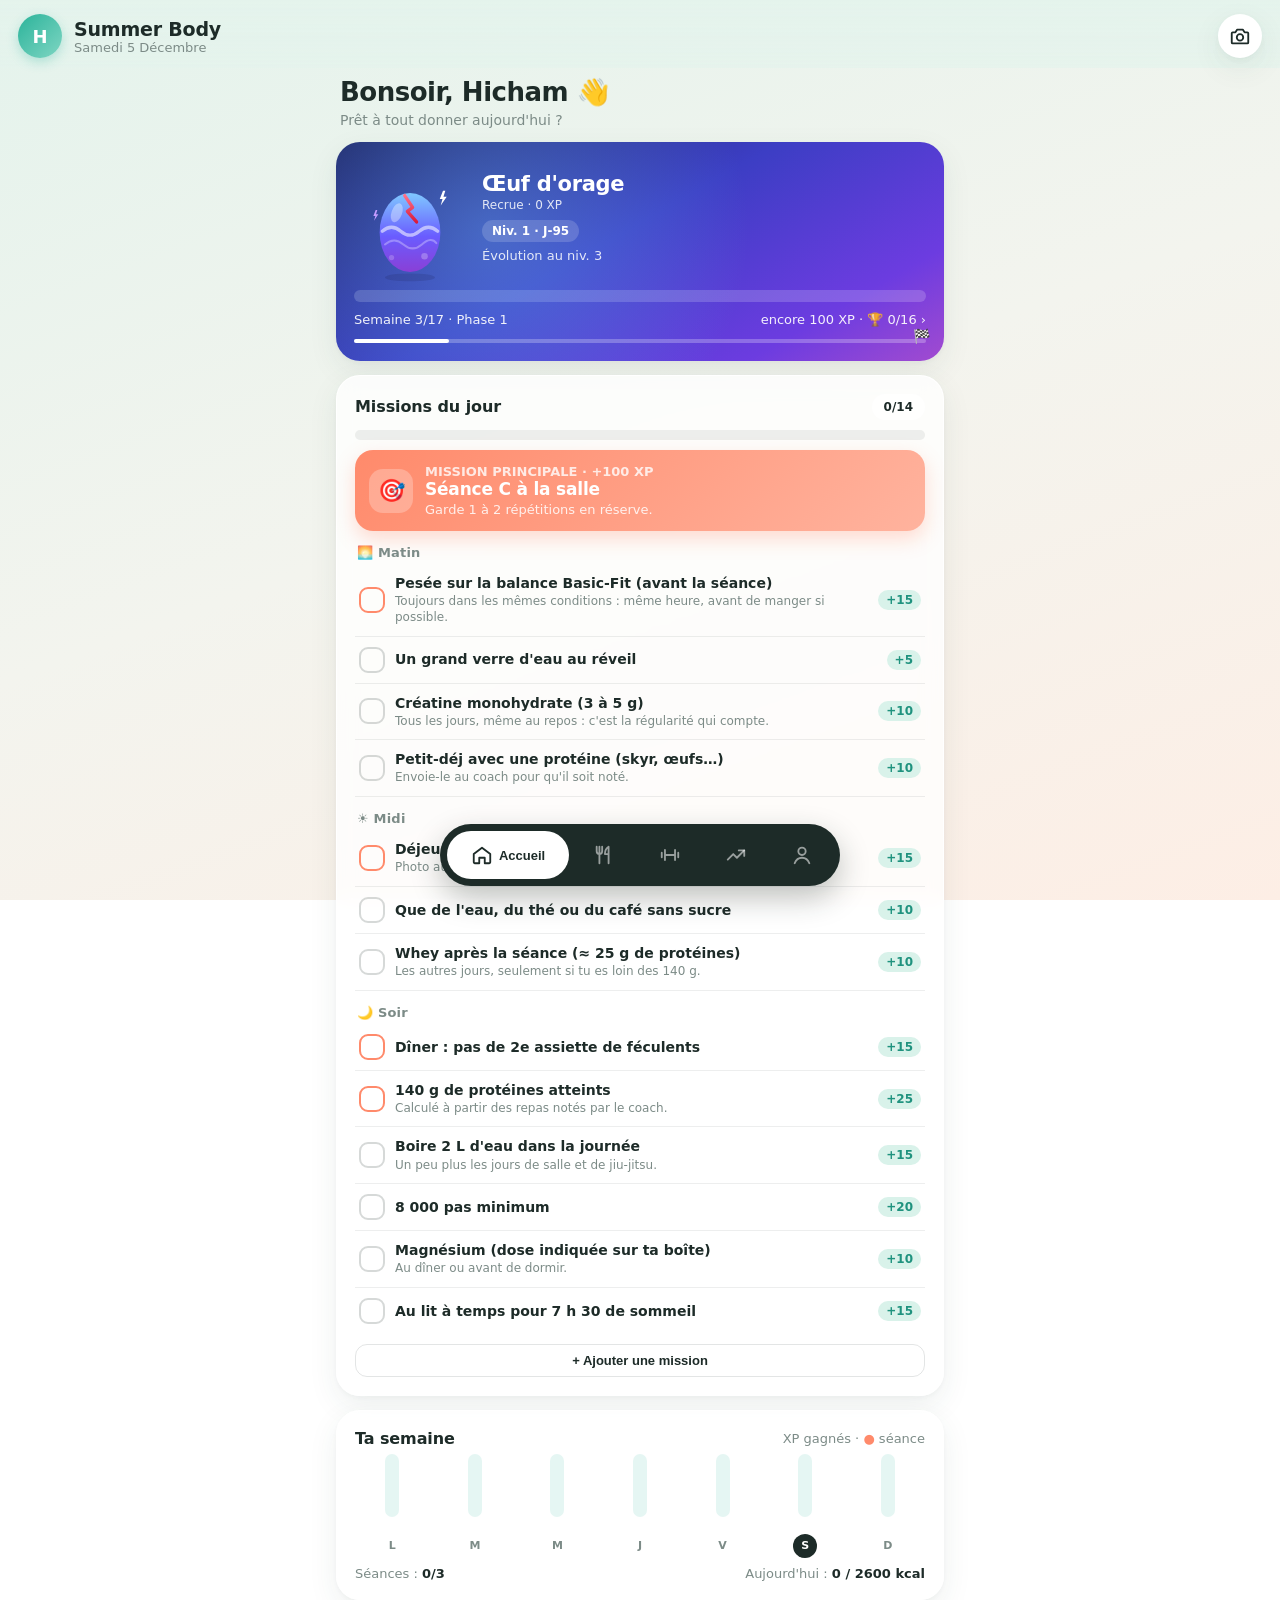
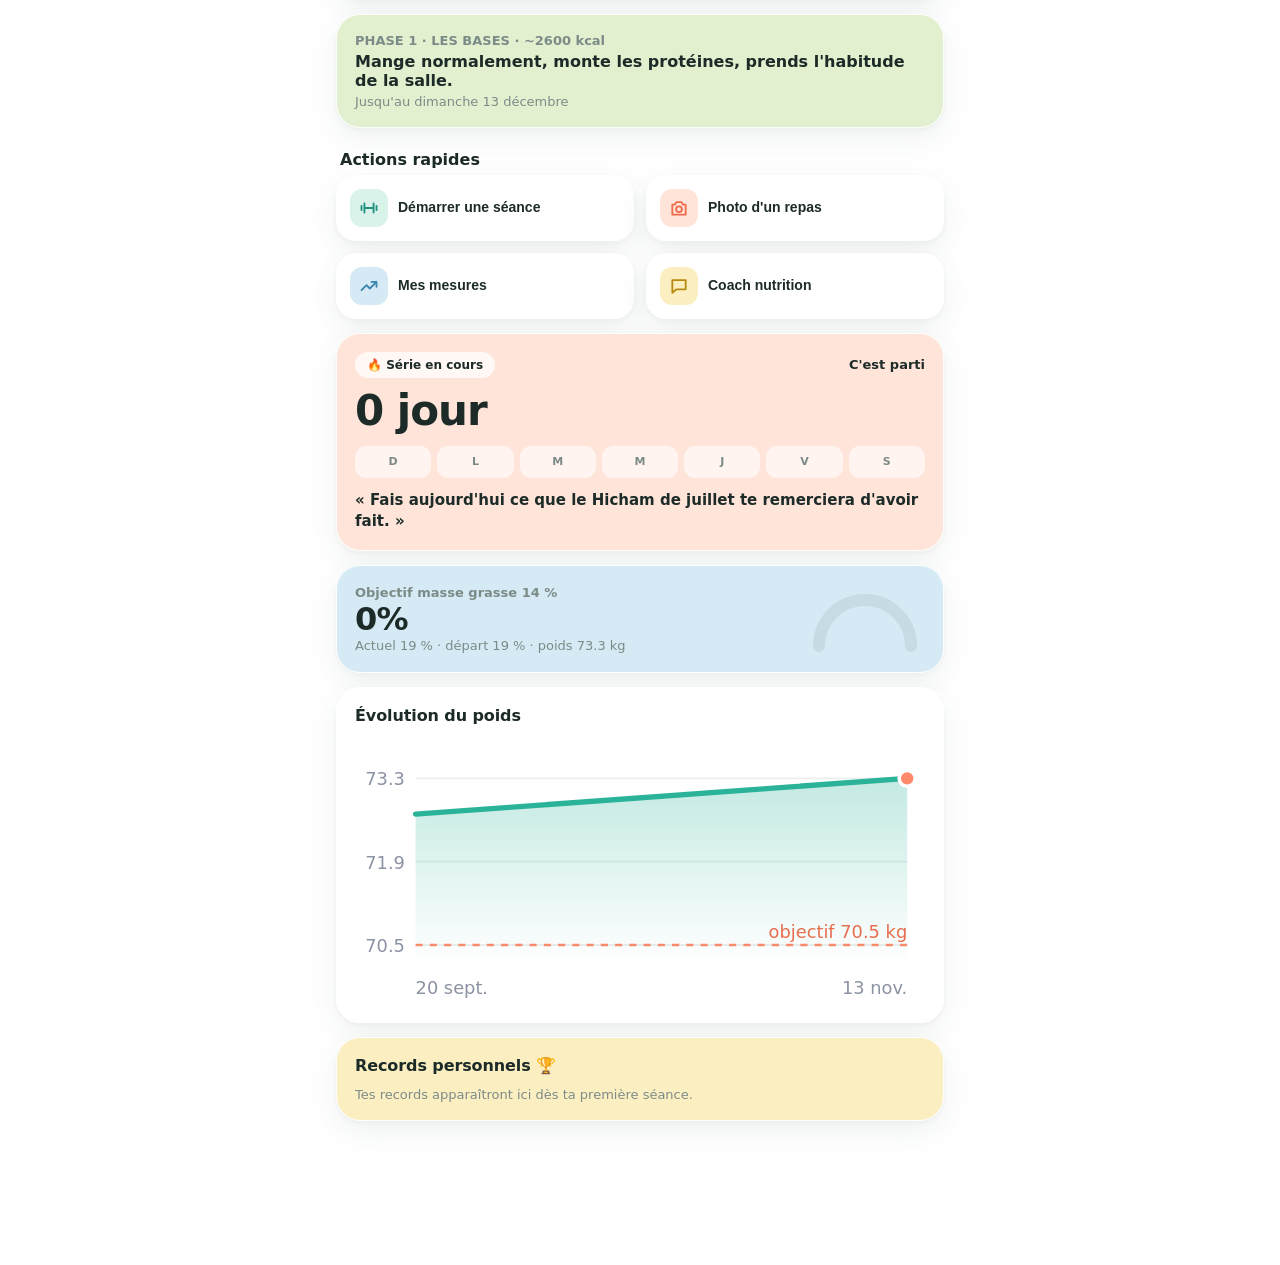
==== app.html @ a6129f09 "Change greeting from 'Hello World' to 'Goodbye World'" ====
<!DOCTYPE html>
<html lang="fr">
<head>
<meta charset="utf-8">
<meta name="viewport" content="width=device-width, initial-scale=1, viewport-fit=cover">
<meta name="theme-color" content="#e4f3ec">
<title>Summer Body</title>
<link rel="manifest" href="manifest.webmanifest">
<link rel="icon" href="icon-192.png">
<link rel="apple-touch-icon" href="icon-192.png">
<style>
/* Summer Body — thème clair pastel (menthe / pêche), cartes arrondies, nav flottante */
:root{
  --bg1:#e4f3ec; --bg2:#fdeee5;
  --card:rgba(255,255,255,.78); --card-solid:#ffffff; --card2:#f2f6f4; --line:rgba(29,43,40,.08);
  --text:#1d2b28; --muted:#7c8b87;
  --teal:#2bb39a; --teal-d:#1f927e; --teal-soft:#d9f2ea;
  --peach:#ff8a6b; --peach-d:#f06b4b; --peach-soft:#ffe4d9;
  --blue-soft:#d5eaf4; --yellow-soft:#fbefc2; --green-soft:#e2f0cf; --lilac-soft:#ebe4f7;
  --good:#2bb39a; --bad:#e5534b;
  --accent:var(--teal); --accent2:var(--peach);
  --shadow:0 10px 30px rgba(38,78,68,.08), 0 2px 6px rgba(38,78,68,.04);
  --r:24px;
}
*{box-sizing:border-box;-webkit-tap-highlight-color:transparent}
html{background:linear-gradient(160deg,var(--bg1) 0%,#f3f4ee 50%,var(--bg2) 100%) fixed;min-height:100%}
body{margin:0;color:var(--text);font-family:"Inter",system-ui,-apple-system,"Segoe UI",Roboto,sans-serif;font-size:16px;
  padding-bottom:calc(110px + env(safe-area-inset-bottom));min-height:100vh}

/* En-tête */
#topbar{position:sticky;top:0;z-index:5;display:flex;align-items:center;gap:12px;padding:14px 18px 10px;padding-top:calc(14px + env(safe-area-inset-top));
  background:linear-gradient(180deg,rgba(228,243,236,.95),rgba(228,243,236,.75));backdrop-filter:blur(12px);-webkit-backdrop-filter:blur(12px)}
#avatar{width:44px;height:44px;border-radius:50%;background:linear-gradient(135deg,var(--teal),#7fd6c3);color:#fff;display:flex;align-items:center;justify-content:center;font-weight:800;font-size:18px;flex-shrink:0;box-shadow:0 4px 12px rgba(43,179,154,.3)}
#topbar .ttl{flex:1;min-width:0}
#topbar h1{margin:0;font-size:19px;font-weight:750;letter-spacing:-.2px}
#date-label{color:var(--muted);font-size:13px;text-transform:capitalize}
#topbar .bell{width:44px;height:44px;border-radius:50%;background:var(--card-solid);display:flex;align-items:center;justify-content:center;box-shadow:var(--shadow);border:0;color:var(--text)}
main{padding:4px 16px 20px;max-width:640px;margin:0 auto}

/* Barre de navigation flottante */
#tabs{position:fixed;z-index:6;left:50%;transform:translateX(-50%);bottom:calc(14px + env(safe-area-inset-bottom));
  display:flex;gap:4px;background:#1d2b28;border-radius:32px;padding:7px;box-shadow:0 12px 30px rgba(29,43,40,.28);width:min(92vw,400px)}
#tabs button{flex:1;background:none;border:0;color:rgba(255,255,255,.55);height:48px;border-radius:24px;display:flex;align-items:center;justify-content:center;gap:6px;font-size:13px;font-weight:650;transition:all .25s}
#tabs button svg{width:22px;height:22px;flex-shrink:0}
#tabs button .lbl{display:none}
#tabs button.active{background:#fff;color:var(--text);flex:2.2}
#tabs button.active .lbl{display:inline}

/* Cartes */
.card{background:var(--card);backdrop-filter:blur(10px);-webkit-backdrop-filter:blur(10px);border-radius:var(--r);padding:18px;margin:14px 0;border:1px solid rgba(255,255,255,.9);box-shadow:var(--shadow)}
.card h2{margin:0 0 12px;font-size:16px;font-weight:700;letter-spacing:-.1px}
.card h3{margin:0 0 6px;font-size:15px}
.card.mint{background:var(--teal-soft)} .card.peach{background:var(--peach-soft)} .card.blue{background:var(--blue-soft)}
.card.yellow{background:var(--yellow-soft)} .card.green{background:var(--green-soft)} .card.lilac{background:var(--lilac-soft)}
.sec-title{display:flex;justify-content:space-between;align-items:baseline;margin:22px 4px 6px;font-weight:700;font-size:16px}
.sec-title a,.sec-title button{font-size:13px;color:var(--teal-d);font-weight:600;background:none;border:0}
.muted{color:var(--muted)} .small{font-size:13px}
.row{display:flex;gap:10px;align-items:center}
.between{justify-content:space-between}
.wrap{flex-wrap:wrap}
.grid2{display:grid;grid-template-columns:1fr 1fr;gap:12px}
.grid3{display:grid;grid-template-columns:repeat(3,1fr);gap:10px}

/* Accueil */
.hello{margin:6px 4px 2px}
.hello .h{font-size:26px;font-weight:800;letter-spacing:-.5px;line-height:1.15}
.hello .s{color:var(--muted);font-size:14px;margin-top:4px}
.progress-card{display:flex;gap:18px;align-items:center}
.ring{position:relative;flex-shrink:0}
.ring svg{display:block;transform:rotate(-90deg)}
.ring .ring-lbl{position:absolute;inset:0;display:flex;flex-direction:column;align-items:center;justify-content:center;text-align:center}
.ring .ring-lbl b{font-size:24px;font-weight:800;letter-spacing:-.5px}
.ring .ring-lbl span{font-size:11px;color:var(--muted)}
.legend{flex:1;display:flex;flex-direction:column;gap:9px;min-width:0}
.legend .li{display:flex;align-items:center;gap:8px;font-size:13px}
.legend .li i{width:8px;height:8px;border-radius:50%;flex-shrink:0}
.legend .li span{flex:1;color:var(--muted);white-space:nowrap;overflow:hidden;text-overflow:ellipsis}
.legend .li b{font-weight:700}
.week-bars{display:flex;justify-content:space-between;align-items:flex-end;height:110px;gap:8px;padding-top:6px}
.week-bars .col{flex:1;display:flex;flex-direction:column;align-items:center;gap:6px;height:100%}
.week-bars .track{flex:1;width:14px;background:rgba(43,179,154,.12);border-radius:10px;display:flex;align-items:flex-end;overflow:hidden;position:relative}
.week-bars .fill{width:100%;background:linear-gradient(180deg,#7fd6c3,var(--teal));border-radius:10px}
.week-bars .col.today .fill{background:linear-gradient(180deg,#ffb39e,var(--peach))}
.week-bars .d{font-size:11px;color:var(--muted);font-weight:600;width:24px;height:24px;border-radius:50%;display:flex;align-items:center;justify-content:center}
.week-bars .col.today .d{background:var(--text);color:#fff}
.week-bars .dot{width:5px;height:5px;border-radius:50%;background:transparent}
.week-bars .dot.on{background:var(--peach)}
.qa{display:grid;grid-template-columns:1fr 1fr;gap:12px}
.qa button{border:0;border-radius:20px;padding:14px;display:flex;align-items:center;gap:10px;text-align:left;font-size:14px;font-weight:650;color:var(--text);box-shadow:var(--shadow);background:var(--card-solid)}
.qa .ic{width:38px;height:38px;border-radius:12px;display:flex;align-items:center;justify-content:center;flex-shrink:0}
.qa .ic svg{width:20px;height:20px}
.streak-card{position:relative;overflow:hidden}
.streak-card .big{font-size:42px;font-weight:800;letter-spacing:-1px;line-height:1}
.pill{display:inline-flex;align-items:center;gap:6px;padding:6px 12px;border-radius:99px;background:rgba(255,255,255,.75);font-size:12px;font-weight:700}
.quote{font-size:15px;font-weight:650;margin-top:12px;line-height:1.4}
.streak-dots{display:flex;gap:6px;margin-top:14px}
.streak-dots span{flex:1;height:32px;border-radius:11px;background:rgba(255,255,255,.6);display:flex;align-items:center;justify-content:center;font-size:11px;font-weight:700;color:var(--muted)}
.streak-dots span.on{background:var(--peach);color:#fff}
.gauge-wrap{display:flex;align-items:center;gap:14px}
.gauge-wrap .gtxt{flex:1}
.gauge-wrap .gtxt .big{font-size:32px;font-weight:800;letter-spacing:-.8px}

.stat{background:var(--card-solid);border-radius:20px;padding:14px;box-shadow:var(--shadow)}
.stat .v{font-size:22px;font-weight:800;letter-spacing:-.4px}
.stat .l{font-size:12px;color:var(--muted);margin-top:3px}

.bar{height:10px;background:rgba(29,43,40,.07);border-radius:99px;overflow:hidden;margin-top:10px}
.bar > i{display:block;height:100%;background:linear-gradient(90deg,var(--peach),#ffb39e);border-radius:99px;transition:width .6s}
.bar.teal > i{background:linear-gradient(90deg,var(--teal),#7fd6c3)}

/* Boutons */
.btn{appearance:none;border:0;border-radius:16px;padding:13px 18px;font-size:15px;font-weight:700;background:var(--card-solid);color:var(--text);box-shadow:0 2px 6px rgba(29,43,40,.06)}
.btn.primary{background:var(--teal);color:#fff;box-shadow:0 8px 18px rgba(43,179,154,.3)}
.btn.coral{background:var(--peach);color:#fff;box-shadow:0 8px 18px rgba(255,138,107,.3)}
.btn.ghost{background:transparent;border:1.5px solid rgba(29,43,40,.12);box-shadow:none}
.btn.danger{background:transparent;color:var(--bad);border:1.5px solid rgba(229,83,75,.3);box-shadow:none}
.btn.block{width:100%}
.btn.sm{padding:8px 12px;font-size:13px;border-radius:12px}
.btn.round{width:42px;height:42px;padding:0;border-radius:50%;display:inline-flex;align-items:center;justify-content:center}
.fab{position:fixed;right:20px;bottom:calc(92px + env(safe-area-inset-bottom));z-index:4;width:58px;height:58px;border-radius:50%;border:0;background:var(--peach);color:#fff;font-size:30px;font-weight:500;box-shadow:0 10px 24px rgba(255,138,107,.4)}

label{display:block;font-size:13px;color:var(--muted);margin:12px 0 5px;font-weight:600}
input,textarea,select{width:100%;background:var(--card-solid);border:1.5px solid rgba(29,43,40,.08);color:var(--text);border-radius:14px;padding:12px 13px;font-size:16px;font-family:inherit}
textarea{min-height:80px;resize:vertical}
input:focus,textarea:focus,select:focus{outline:none;border-color:var(--teal);box-shadow:0 0 0 3px rgba(43,179,154,.15)}

/* Repas */
.day-head{display:flex;justify-content:space-between;align-items:baseline;margin:20px 6px 6px;font-weight:700;text-transform:capitalize}
.meal{display:flex;gap:12px;align-items:center;padding:10px 12px 10px 10px;background:var(--card-solid);border-radius:20px;margin:10px 0;box-shadow:var(--shadow)}
.meal img,.thumb-ph{width:58px;height:58px;border-radius:50%;object-fit:cover;background:var(--peach-soft);flex-shrink:0;display:flex;align-items:center;justify-content:center;font-size:24px}
.meal .info{flex:1;min-width:0}
.meal .desc{white-space:nowrap;overflow:hidden;text-overflow:ellipsis;font-weight:650}
.meal .check{width:30px;height:30px;border-radius:50%;background:var(--teal);color:#fff;display:flex;align-items:center;justify-content:center;font-size:15px;flex-shrink:0}
.meal .check.off{background:transparent;border:1.5px solid rgba(29,43,40,.15);color:var(--muted)}
.kcal{font-weight:750;color:var(--peach-d)}
.pending{color:var(--muted);font-style:italic;font-size:13px}
.chip{display:inline-block;padding:3px 9px;border-radius:99px;background:var(--card2);font-size:12px;color:var(--muted);margin:2px 4px 2px 0;font-weight:600}
.chip.good{color:var(--teal-d);background:var(--teal-soft)} .chip.acc{color:var(--peach-d);background:var(--peach-soft)}
.macros{display:grid;grid-template-columns:repeat(3,1fr);gap:10px;margin-top:12px}
.macro{background:var(--card-solid);border-radius:18px;padding:12px;box-shadow:var(--shadow);display:flex;flex-direction:column;align-items:center;gap:6px}
.macro .t{font-size:12px;color:var(--muted);font-weight:600}
.macro .v{font-size:18px;font-weight:800}
.photo-preview{width:100%;max-height:300px;object-fit:cover;border-radius:18px;margin-top:8px;background:var(--card2)}

.seg{display:flex;background:rgba(255,255,255,.6);border-radius:18px;padding:5px;margin:6px 0 12px;box-shadow:inset 0 0 0 1px rgba(255,255,255,.9)}
.seg button{flex:1;border:0;background:none;color:var(--muted);padding:10px;border-radius:14px;font-size:14px;font-weight:700}
.seg button.on{background:var(--teal);color:#fff;box-shadow:0 6px 14px rgba(43,179,154,.28)}

/* Feuille (bottom sheet) */
#sheet-backdrop{position:fixed;inset:0;background:rgba(29,43,40,.35);backdrop-filter:blur(3px);z-index:20}
#sheet{position:fixed;left:0;right:0;bottom:0;z-index:21;background:#fbfcfb;border-radius:28px 28px 0 0;max-height:92vh;overflow:auto;padding:12px 18px calc(24px + env(safe-area-inset-bottom));max-width:640px;margin:0 auto;box-shadow:0 -10px 40px rgba(29,43,40,.15)}
#sheet::before{content:"";display:block;width:40px;height:5px;border-radius:9px;background:rgba(29,43,40,.15);margin:0 auto 14px}
#sheet h2{margin:0 0 6px;font-size:20px;font-weight:800}
#sheet .card{backdrop-filter:none}
.sheet-actions{display:flex;gap:10px;margin-top:20px}
.sheet-actions .btn{flex:1}

#toast{position:fixed;left:50%;transform:translateX(-50%);bottom:calc(160px + env(safe-area-inset-bottom));background:var(--text);color:#fff;padding:11px 18px;border-radius:16px;z-index:30;font-size:14px;font-weight:600;box-shadow:0 10px 26px rgba(29,43,40,.3);max-width:90%}

/* Séances */
.wk-card{position:relative;border-radius:var(--r);padding:20px;margin:12px 0;overflow:hidden;min-height:118px;box-shadow:var(--shadow);display:flex;flex-direction:column;justify-content:space-between}
.wk-card .nm{font-size:19px;font-weight:800;letter-spacing:-.3px;max-width:62%;line-height:1.2}
.wk-card .meta{font-size:13px;color:rgba(29,43,40,.6);margin-top:4px;max-width:62%}
.wk-card .art{position:absolute;right:-6px;bottom:-8px;width:130px;height:130px;opacity:.95}
.wk-card .go{margin-top:12px;width:40px;height:40px;border-radius:50%;background:var(--text);color:#fff;border:0;display:flex;align-items:center;justify-content:center;font-size:18px}
.wk-card .tag{position:absolute;top:16px;right:16px}
.ex{background:var(--card-solid);border-radius:20px;padding:14px;margin:12px 0;box-shadow:var(--shadow)}
.ex-head{display:flex;justify-content:space-between;align-items:baseline;gap:8px}
.ex-head b{font-size:16px}
.set{display:grid;grid-template-columns:28px 1fr 1fr 46px;gap:8px;align-items:center;margin-top:8px}
.set .n{color:var(--muted);font-size:13px;text-align:center;font-weight:700}
.set input{padding:10px 8px;text-align:center;background:var(--card2);border-color:transparent}
.set .ok{height:44px;border-radius:14px;border:1.5px solid rgba(29,43,40,.1);background:#fff;color:var(--muted);font-size:18px}
.set .ok.done{background:var(--teal);color:#fff;border-color:transparent;box-shadow:0 6px 14px rgba(43,179,154,.3)}
.prev{font-size:12px;color:var(--muted);margin-top:4px}
.timer{position:sticky;top:76px;z-index:3;background:var(--text);color:#fff;border-radius:20px;padding:12px 16px;font-weight:750;display:flex;justify-content:space-between;align-items:center;margin-bottom:6px;box-shadow:0 10px 24px rgba(29,43,40,.25)}
.timer .btn{background:rgba(255,255,255,.15);color:#fff;box-shadow:none}
.pr{color:var(--peach-d);font-weight:800}
.list-row{display:flex;justify-content:space-between;align-items:center;padding:12px 0;border-bottom:1px solid var(--line);gap:10px}
.list-row:last-child{border-bottom:0}
.icn{width:40px;height:40px;border-radius:14px;display:flex;align-items:center;justify-content:center;flex-shrink:0;font-size:18px}

table{width:100%;border-collapse:collapse;font-size:14px}
th,td{text-align:left;padding:10px 6px;border-bottom:1px solid var(--line)}
th{color:var(--muted);font-weight:600;font-size:12px}
tr:last-child td{border-bottom:0}

.empty{text-align:center;padding:36px 14px;color:var(--muted)}
.empty .big{font-size:44px;margin-bottom:10px}
svg.chart{width:100%;height:auto;display:block}
pre.code{background:var(--card2);padding:12px;border-radius:14px;font-size:12px;overflow:auto;white-space:pre-wrap}
details summary{cursor:pointer}

/* Chat nutrition */
#chat{display:flex;flex-direction:column;gap:9px;padding-bottom:150px}
.msg{max-width:84%;padding:11px 14px;border-radius:20px;line-height:1.45;font-size:15px;word-wrap:break-word}
.msg.user{align-self:flex-end;background:var(--teal);color:#fff;border-bottom-right-radius:6px;box-shadow:0 6px 16px rgba(43,179,154,.25)}
.msg.assistant{align-self:flex-start;background:var(--card-solid);border-bottom-left-radius:6px;box-shadow:var(--shadow)}
.msg img{display:block;width:100%;max-width:240px;border-radius:14px;margin-bottom:7px}
.logged{align-self:flex-start;font-size:13px;background:var(--teal-soft);color:var(--teal-d);padding:8px 12px;border-radius:14px;max-width:90%;font-weight:600}
.logged b{color:var(--text);font-weight:700}
.typing{display:flex;gap:5px;padding:15px 17px}
.typing span{width:7px;height:7px;border-radius:50%;background:var(--muted);animation:blink 1.2s infinite}
.typing span:nth-child(2){animation-delay:.2s}.typing span:nth-child(3){animation-delay:.4s}
@keyframes blink{0%,80%,100%{opacity:.25}40%{opacity:1}}
#composer{position:fixed;left:50%;transform:translateX(-50%);width:min(94vw,600px);bottom:calc(84px + env(safe-area-inset-bottom));z-index:4;background:rgba(255,255,255,.92);backdrop-filter:blur(12px);-webkit-backdrop-filter:blur(12px);border-radius:24px;padding:8px;box-shadow:0 10px 30px rgba(29,43,40,.14)}
#composer textarea{min-height:44px;height:44px;max-height:120px;padding:11px 12px;resize:none;flex:1;border:0;background:var(--card2)}
#composer .btn{height:44px;min-width:44px;padding:0 12px;font-size:18px;border-radius:16px}
#c-prevwrap{position:relative;display:inline-block;margin:2px 0 8px 4px}
#c-prevwrap[hidden]{display:none}
#c-prev{height:70px;border-radius:12px;display:block}
#c-rm{position:absolute;top:-8px;right:-8px;width:24px;height:24px;border-radius:50%;border:0;background:var(--text);color:#fff;font-size:15px}
html,body{overflow-x:hidden}
.stat{min-width:0;overflow:hidden}
.stat .v{white-space:nowrap;overflow:hidden;text-overflow:ellipsis}
.qa button{min-height:66px;line-height:1.25}

/* Gamification : carte niveau */
.level-card{background:linear-gradient(135deg,#1f927e 0%,#2bb39a 55%,#5cc9a7 100%);color:#fff;border:0;cursor:pointer}
.level-card .lvl-badge{width:54px;height:54px;border-radius:18px;background:rgba(255,255,255,.18);border:2px solid rgba(255,255,255,.55);display:flex;align-items:center;justify-content:center;font-size:24px;font-weight:900}
.level-card .lv-t{font-size:19px;font-weight:800;letter-spacing:-.3px}
.level-card .lv-j{font-size:26px;font-weight:900;letter-spacing:-.5px}
.xpbar{height:12px;background:rgba(255,255,255,.22);border-radius:99px;overflow:hidden;margin-top:14px}
.xpbar > i{display:block;height:100%;background:linear-gradient(90deg,#ffd27a,#ff8a6b);border-radius:99px;transition:width .8s}
.journey{position:relative;height:4px;background:rgba(255,255,255,.25);border-radius:9px;margin-top:12px}
.journey > i{display:block;height:100%;background:#fff;border-radius:9px}
.journey .flag{position:absolute;right:-4px;top:-11px;font-size:14px}
.lvl-burst{width:110px;height:110px;margin:0 auto;border-radius:32px;background:linear-gradient(135deg,var(--teal),#7fd6c3);color:#fff;font-size:52px;font-weight:900;display:flex;align-items:center;justify-content:center;box-shadow:0 14px 34px rgba(43,179,154,.45);animation:pop .6s cubic-bezier(.2,1.6,.4,1)}
@keyframes pop{0%{transform:scale(.3) rotate(-10deg);opacity:0}100%{transform:scale(1) rotate(0);opacity:1}}

/* Missions du jour */
.missions .slot-h{font-size:13px;font-weight:800;color:var(--muted);margin:14px 2px 4px;letter-spacing:.2px}
.task{display:flex;align-items:center;gap:10px;padding:10px 4px;border-bottom:1px solid var(--line);cursor:pointer}
.task:last-of-type{border-bottom:0}
.task .tick{width:26px;height:26px;border-radius:9px;border:2px solid rgba(29,43,40,.18);display:flex;align-items:center;justify-content:center;color:#fff;font-weight:800;font-size:14px;flex-shrink:0;transition:all .2s}
.task.hi .tick{border-color:var(--peach)}
.task.done .tick{background:var(--teal);border-color:var(--teal)}
.task .tl{flex:1;min-width:0;display:flex;flex-direction:column}
.task .tx{font-size:14px;font-weight:600;line-height:1.3}
.task.done .tx{color:var(--muted);text-decoration:line-through;text-decoration-color:rgba(29,43,40,.3)}
.task .th{font-size:12px;color:var(--muted);margin-top:2px;line-height:1.3}
.task .xp{font-size:12px;font-weight:800;color:var(--teal-d);background:var(--teal-soft);padding:3px 8px;border-radius:99px;white-space:nowrap}
.task .rm{border:0;background:none;color:var(--muted);font-size:18px;padding:0 4px}
.main-mission{display:flex;gap:12px;align-items:center;background:linear-gradient(135deg,var(--peach),#ffb39e);color:#fff;border-radius:18px;padding:14px;margin-top:10px;cursor:pointer;box-shadow:0 8px 20px rgba(255,138,107,.3)}
.main-mission .mm-ic{width:44px;height:44px;border-radius:14px;background:rgba(255,255,255,.25);display:flex;align-items:center;justify-content:center;font-size:22px;font-weight:900;flex-shrink:0}
.main-mission .mm-t{font-size:17px;font-weight:800;letter-spacing:-.2px;line-height:1.25}
.main-mission.done{background:linear-gradient(135deg,var(--teal),#7fd6c3);box-shadow:0 8px 20px rgba(43,179,154,.3)}
.warmup summary{cursor:pointer;list-style:none}

/* Trophées */
.badges{display:grid;grid-template-columns:repeat(2,1fr);gap:10px;margin-top:12px}
.badge{background:var(--card2);border-radius:16px;padding:12px;text-align:center;opacity:.45;filter:grayscale(1)}
.badge.on{background:var(--yellow-soft);opacity:1;filter:none}
.badge .bi{font-size:28px}
.badge .bn{font-weight:800;font-size:13px;margin-top:4px}
.badge .bd{font-size:11px;color:var(--muted);margin-top:2px;line-height:1.3}

/* Compagnon Volthys */
.mon{width:100%;height:100%;overflow:visible}
.mon .bob{animation:monBob 2.8s ease-in-out infinite;transform-origin:100px 190px}
.mon .wobble{animation:monWobble 3s ease-in-out infinite;transform-origin:100px 180px}
.mon .eye{animation:monBlink 4.5s infinite;transform-box:fill-box;transform-origin:center}
.mon .spark{animation:monFlick 1.1s steps(2) infinite}
.mon .s2{animation-delay:.5s}
.mon .glow{filter:drop-shadow(0 0 4px currentColor);animation:monGlow 2s ease-in-out infinite}
.mon .aura{animation:monAura 3s ease-in-out infinite;transform-origin:100px 96px}
.mon .wing{animation:monWing 3.2s ease-in-out infinite;transform-origin:100px 90px}
.mon.sleepy .bob{animation-duration:5s}
.mon.sleepy .eye{transform:scaleY(.12);animation:none}
.mon .zz{animation:monZ 2.4s ease-in-out infinite}.mon .z2{animation-delay:1.2s}
.mon.happy .bob{animation:monJump .5s ease-out 3}
@keyframes monBob{0%,100%{transform:translateY(0) scale(1,1)}50%{transform:translateY(-6px) scale(1.01,.99)}}
@keyframes monWobble{0%,100%{transform:rotate(0)}20%{transform:rotate(-4deg)}40%{transform:rotate(3deg)}60%{transform:rotate(-2deg)}80%{transform:rotate(0)}}
@keyframes monBlink{0%,92%,100%{transform:scaleY(1)}95%{transform:scaleY(.1)}}
@keyframes monFlick{0%{opacity:1}100%{opacity:.25}}
@keyframes monGlow{0%,100%{opacity:1}50%{opacity:.65}}
@keyframes monAura{0%,100%{transform:scale(.95);opacity:.8}50%{transform:scale(1.05);opacity:1}}
@keyframes monWing{0%,100%{transform:scaleY(1)}50%{transform:scaleY(1.06) translateY(-3px)}}
@keyframes monZ{0%{opacity:0;transform:translate(0,6px)}50%{opacity:1}100%{opacity:0;transform:translate(6px,-8px)}}
@keyframes monJump{0%,100%{transform:translateY(0)}40%{transform:translateY(-22px)}}

.mon-card{background:linear-gradient(150deg,#1d2266 0%,#3c3ec4 45%,#6c3ce0 80%,#a24bd0 100%);color:#fff;border:0;cursor:pointer;position:relative;overflow:hidden}
.mon-card::before{content:"";position:absolute;inset:0;background:radial-gradient(circle at 25% 40%,rgba(110,200,255,.35),transparent 55%);pointer-events:none}
.mon-wrap{display:flex;gap:12px;align-items:center;position:relative}
.mon-stage{width:132px;height:132px;flex-shrink:0;margin:-8px -6px -8px -10px}
.mon-info{flex:1;min-width:0}
.mon-name{font-size:21px;font-weight:900;letter-spacing:-.3px}
.mon-sub{font-size:12px;opacity:.85;margin-top:2px}
.mon-lv{display:inline-flex;gap:6px;align-items:center;background:rgba(255,255,255,.16);border-radius:99px;padding:4px 10px;font-size:12px;font-weight:800;margin-top:8px}
.mon-card .xpbar{background:rgba(255,255,255,.18)}
.evo-grid{display:grid;grid-template-columns:repeat(3,1fr);gap:8px;margin-top:12px}
.evo{background:var(--card2);border-radius:16px;padding:6px 6px 8px;text-align:center}
.evo .mon-s{height:86px}
.evo .en{font-size:12px;font-weight:800}.evo .el{font-size:11px;color:var(--muted)}
.evo.locked .mon{filter:brightness(0) opacity(.25)}
.evo.cur{background:linear-gradient(150deg,#dfe2ff,#eadcff);box-shadow:inset 0 0 0 2px #6c3ce0}
.evolve-flash{animation:evoFlash 2.2s ease-out}
@keyframes evoFlash{0%{filter:brightness(0) invert(1);transform:scale(.6)}35%{filter:brightness(0) invert(1);transform:scale(1.15)}60%{filter:brightness(2.2)}100%{filter:none;transform:scale(1)}}

/* Agenda */
.cal-h{display:grid;grid-template-columns:repeat(7,minmax(0,1fr));text-align:center;font-size:11px;font-weight:800;color:var(--muted);margin:14px 0 6px}
.cal{display:grid;grid-template-columns:repeat(7,minmax(0,1fr));gap:5px}
.cal-d{position:relative;aspect-ratio:1/1.1;border-radius:12px;background:var(--card2);display:flex;flex-direction:column;align-items:center;justify-content:center;gap:1px;cursor:pointer;font-size:12px}
.cal-d.empty{background:none;cursor:default}
.cal-d .cn{font-weight:700;color:var(--muted);font-size:11px}
.cal-d .ci{font-size:12px;font-weight:900;line-height:1;min-height:12px}
.cal-d .cc{position:absolute;top:-4px;right:-3px;font-size:11px}
.cal-d .cx{position:absolute;bottom:2px;right:4px;font-size:10px;font-weight:900;color:var(--peach-d)}
.cal-d.gym{background:var(--teal-soft)}.cal-d.gym .ci{color:var(--teal-d)}
.cal-d.jjb{background:var(--lilac-soft)}
.cal-d.rest{background:#f1f3f2}
.cal-d.off{opacity:.35}
.cal-d.deload{box-shadow:inset 0 -3px 0 #9fd58a}
.cal-d.done.gym{background:var(--teal);}.cal-d.done.gym .cn,.cal-d.done.gym .ci{color:#fff}
.cal-d.done.jjb{background:#7b5ce0}.cal-d.done.jjb .cn,.cal-d.done.jjb .ci{color:#fff}
.cal-d.missed{box-shadow:inset 0 0 0 2px rgba(229,83,75,.45)}
.cal-d.today{outline:2.5px solid var(--text);outline-offset:1px}
.cal-legend{display:flex;flex-wrap:wrap;gap:6px 12px;margin-top:12px}
.cal-legend .lg{display:inline-block;width:10px;height:10px;border-radius:4px;margin-right:4px;vertical-align:-1px}
.lg.gym{background:var(--teal-soft);box-shadow:inset 0 0 0 1px var(--teal)}.lg.jjb{background:var(--lilac-soft);box-shadow:inset 0 0 0 1px #7b5ce0}.lg.rest{background:#f1f3f2;box-shadow:inset 0 0 0 1px #ccc}.lg.done{background:var(--teal)}

</style>
</head>
<body>
<header id="topbar">
  <div id="avatar">H</div>
  <div class="ttl"><h1 id="title">Summer Body</h1><div id="date-label"></div></div>
  <button class="bell" id="quick-cam" aria-label="Photo d'un repas">
    <svg width="22" height="22" viewBox="0 0 24 24" fill="none" stroke="currentColor" stroke-width="2" stroke-linecap="round" stroke-linejoin="round"><path d="M4 8h3l2-3h6l2 3h3a1 1 0 0 1 1 1v10a1 1 0 0 1-1 1H4a1 1 0 0 1-1-1V9a1 1 0 0 1 1-1z"/><circle cx="12" cy="13.5" r="3.5"/></svg>
  </button>
</header>

<main id="view"></main>

<nav id="tabs">
  <button data-tab="home" class="active"><svg viewBox="0 0 24 24" fill="none" stroke="currentColor" stroke-width="2" stroke-linecap="round" stroke-linejoin="round"><path d="M3 11l9-7 9 7v9a1 1 0 0 1-1 1h-5v-6h-6v6H4a1 1 0 0 1-1-1z"/></svg><span class="lbl">Accueil</span></button>
  <button data-tab="meals"><svg viewBox="0 0 24 24" fill="none" stroke="currentColor" stroke-width="2" stroke-linecap="round" stroke-linejoin="round"><path d="M7 3v8M4 3v5a3 3 0 0 0 6 0V3M7 11v10M17 21V3c-2.5 1.5-4 4.5-4 8h4"/></svg><span class="lbl">Repas</span></button>
  <button data-tab="train"><svg viewBox="0 0 24 24" fill="none" stroke="currentColor" stroke-width="2" stroke-linecap="round" stroke-linejoin="round"><path d="M6.5 6.5v11M17.5 6.5v11M3 9.5v5M21 9.5v5M6.5 12h11"/></svg><span class="lbl">Séances</span></button>
  <button data-tab="body"><svg viewBox="0 0 24 24" fill="none" stroke="currentColor" stroke-width="2" stroke-linecap="round" stroke-linejoin="round"><path d="M3 17l6-6 4 4 8-8"/><path d="M15 7h6v6"/></svg><span class="lbl">Corps</span></button>
  <button data-tab="settings"><svg viewBox="0 0 24 24" fill="none" stroke="currentColor" stroke-width="2" stroke-linecap="round" stroke-linejoin="round"><circle cx="12" cy="8" r="4"/><path d="M4 21c1.5-4 4.5-6 8-6s6.5 2 8 6"/></svg><span class="lbl">Profil</span></button>
</nav>

<div id="sheet-backdrop" hidden></div>
<section id="sheet" hidden></section>
<div id="toast" hidden></div>

<script>
'use strict';
/* Summer Body — appli de suivi 100 % locale (IndexedDB). Aucune donnée ne quitte le téléphone. */

const APP_VERSION = '2.1.0';

/* ---------------- Base de données locale ---------------- */
const DB_NAME = 'summerbody';
const STORES = ['meals', 'workouts', 'body', 'settings', 'chat'];
let _db;
function openDB() {
  if (_db) return Promise.resolve(_db);
  return new Promise((res, rej) => {
    const r = indexedDB.open(DB_NAME, 2);
    r.onupgradeneeded = () => {
      const db = r.result;
      for (const s of ['meals', 'workouts', 'body']) {
        if (!db.objectStoreNames.contains(s)) db.createObjectStore(s, { keyPath: 'id' }).createIndex('date', 'date');
      }
      if (!db.objectStoreNames.contains('chat')) db.createObjectStore('chat', { keyPath: 'id' }).createIndex('ts', 'ts');
      if (!db.objectStoreNames.contains('settings')) db.createObjectStore('settings', { keyPath: 'key' });
    };
    r.onsuccess = () => { _db = r.result; res(_db); };
    r.onerror = () => rej(r.error);
  });
}
async function tx(store, mode, fn) {
  const db = await openDB();
  return new Promise((res, rej) => {
    const t = db.transaction(store, mode);
    const s = t.objectStore(store);
    let out;
    Promise.resolve(fn(s)).then(v => { out = v; });
    t.oncomplete = () => res(out);
    t.onerror = () => rej(t.error);
    t.onabort = () => rej(t.error);
  });
}
const req = r => new Promise((res, rej) => { r.onsuccess = () => res(r.result); r.onerror = () => rej(r.error); });
const dbAll = store => tx(store, 'readonly', s => req(s.getAll()));
const dbGet = (store, key) => tx(store, 'readonly', s => req(s.get(key)));
const dbPut = (store, val) => tx(store, 'readwrite', s => req(s.put(val)));
const dbDel = (store, key) => tx(store, 'readwrite', s => req(s.delete(key)));
const dbClear = store => tx(store, 'readwrite', s => req(s.clear()));

async function getSetting(key, def = null) { const r = await dbGet('settings', key); return r ? r.value : def; }
const setSetting = (key, value) => dbPut('settings', { key, value });

/* ---------------- Utilitaires ---------------- */
const $ = sel => document.querySelector(sel);
const view = () => $('#view');
const uid = () => Date.now().toString(36) + Math.random().toString(36).slice(2, 7);
const pad = n => String(n).padStart(2, '0');
const dateKey = (d = new Date()) => `${d.getFullYear()}-${pad(d.getMonth() + 1)}-${pad(d.getDate())}`;
const parseKey = k => { const [y, m, d] = k.split('-').map(Number); return new Date(y, m - 1, d); };
const addDays = (d, n) => { const x = new Date(d); x.setDate(x.getDate() + n); return x; };
const fmtDay = k => {
  const today = dateKey(), yest = dateKey(addDays(new Date(), -1));
  if (k === today) return "aujourd'hui";
  if (k === yest) return 'hier';
  return parseKey(k).toLocaleDateString('fr-BE', { weekday: 'long', day: 'numeric', month: 'long' });
};
const fmtShort = k => parseKey(k).toLocaleDateString('fr-BE', { day: 'numeric', month: 'short' });
const timeNow = () => { const d = new Date(); return `${pad(d.getHours())}:${pad(d.getMinutes())}`; };
const esc = s => String(s ?? '').replace(/[&<>"']/g, c => ({ '&': '&amp;', '<': '&lt;', '>': '&gt;', '"': '&quot;', "'": '&#39;' }[c]));
const num = v => { if (v === '' || v == null) return null; const n = parseFloat(String(v).replace(',', '.')); return isNaN(n) ? null : n; };
const r1 = n => Math.round(n * 10) / 10;
const weekStart = (d = new Date()) => { const x = new Date(d.getFullYear(), d.getMonth(), d.getDate()); const wd = (x.getDay() + 6) % 7; return addDays(x, -wd); };

let objectURLs = [];
function blobURL(b) { if (!b) return ''; const u = URL.createObjectURL(b); objectURLs.push(u); return u; }
function freeURLs() { objectURLs.forEach(u => URL.revokeObjectURL(u)); objectURLs = []; }

let toastTimer;
function toast(msg, ms = 2400) {
  const t = $('#toast'); t.textContent = msg; t.hidden = false;
  clearTimeout(toastTimer); toastTimer = setTimeout(() => { t.hidden = true; }, ms);
}

function openSheet(html) {
  $('#sheet').innerHTML = html; $('#sheet').hidden = false; $('#sheet-backdrop').hidden = false;
  $('#sheet').scrollTop = 0;
}
function closeSheet() { $('#sheet').hidden = true; $('#sheet-backdrop').hidden = true; $('#sheet').innerHTML = ''; }
$('#sheet-backdrop').addEventListener('click', closeSheet);

function confirmSheet(msg, okLabel = 'Confirmer', danger = true) {
  return new Promise(resolve => {
    openSheet(`<h2>${esc(msg)}</h2><div class="sheet-actions">
      <button class="btn ghost" id="c-no">Annuler</button>
      <button class="btn ${danger ? 'danger' : 'primary'}" id="c-yes">${esc(okLabel)}</button></div>`);
    $('#c-no').onclick = () => { closeSheet(); resolve(false); };
    $('#c-yes').onclick = () => { closeSheet(); resolve(true); };
  });
}

/* Réduit une photo à 1600 px max (qualité JPEG 0,85) pour garder une bonne qualité sans exploser le stockage. */
async function resizeImage(file, max = 1600, quality = 0.85) {
  try {
    const bmp = await createImageBitmap(file, { imageOrientation: 'from-image' });
    const scale = Math.min(1, max / Math.max(bmp.width, bmp.height));
    const c = document.createElement('canvas');
    c.width = Math.round(bmp.width * scale); c.height = Math.round(bmp.height * scale);
    c.getContext('2d').drawImage(bmp, 0, 0, c.width, c.height);
    return await new Promise(r => c.toBlob(r, 'image/jpeg', quality));
  } catch { return file; }
}

/* ---------------- Graphique en ligne (SVG) ---------------- */
function lineChart(points, { target = null, unit = '', h = 150 } = {}) {
  if (points.length < 2) return `<div class="muted small">Ajoute au moins 2 mesures pour voir ta courbe.</div>`;
  const W = 320, H = h, P = { l: 34, r: 10, t: 12, b: 22 };
  const xs = points.map(p => parseKey(p.x).getTime());
  let ys = points.map(p => p.y);
  if (target != null) ys = ys.concat(target);
  let yMin = Math.min(...ys), yMax = Math.max(...ys);
  if (yMax - yMin < 2) { yMin -= 1; yMax += 1; }
  const padY = (yMax - yMin) * 0.12; yMin -= padY; yMax += padY;
  const x0 = Math.min(...xs), x1 = Math.max(...xs);
  const X = t => P.l + (x1 === x0 ? 0.5 : (t - x0) / (x1 - x0)) * (W - P.l - P.r);
  const Y = v => P.t + (1 - (v - yMin) / (yMax - yMin)) * (H - P.t - P.b);
  const path = points.map((p, i) => `${i ? 'L' : 'M'}${X(xs[i]).toFixed(1)},${Y(p.y).toFixed(1)}`).join(' ');
  const area = `${path} L${X(xs[xs.length - 1]).toFixed(1)},${H - P.b} L${X(xs[0]).toFixed(1)},${H - P.b} Z`;
  const ticks = [yMin + padY, (yMin + yMax) / 2, yMax - padY].map(v => r1(v));
  const last = points[points.length - 1];
  return `<svg class="chart" viewBox="0 0 ${W} ${H}" role="img">
    <defs><linearGradient id="g" x1="0" y1="0" x2="0" y2="1"><stop offset="0" stop-color="#2bb39a" stop-opacity=".28"/><stop offset="1" stop-color="#2bb39a" stop-opacity="0"/></linearGradient></defs>
    ${ticks.map(v => `<line x1="${P.l}" x2="${W - P.r}" y1="${Y(v)}" y2="${Y(v)}" stroke="rgba(29,43,40,.08)" stroke-width="1"/><text x="${P.l - 6}" y="${Y(v) + 4}" fill="#8b93a3" font-size="10" text-anchor="end">${v}</text>`).join('')}
    ${target != null ? `<line x1="${P.l}" x2="${W - P.r}" y1="${Y(target)}" y2="${Y(target)}" stroke="#ff8a6b" stroke-dasharray="4 4" stroke-width="1.5"/><text x="${W - P.r}" y="${Y(target) - 4}" fill="#f06b4b" font-size="10" text-anchor="end">objectif ${target}${unit}</text>` : ''}
    <path d="${area}" fill="url(#g)"/>
    <path d="${path}" fill="none" stroke="#2bb39a" stroke-width="3" stroke-linejoin="round" stroke-linecap="round"/>
    <circle cx="${X(xs[xs.length - 1])}" cy="${Y(last.y)}" r="4.5" fill="#ff8a6b" stroke="#fff" stroke-width="2"/>
    <text x="${P.l}" y="${H - 6}" fill="#8b93a3" font-size="10">${fmtShort(points[0].x)}</text>
    <text x="${W - P.r}" y="${H - 6}" fill="#8b93a3" font-size="10" text-anchor="end">${fmtShort(last.x)}</text>
  </svg>`;
}

/* ---------------- Calculs ---------------- */
const est1RM = (w, reps) => (w > 0 && reps > 0) ? w * (1 + reps / 30) : 0;

function computeRecords(workouts) {
  const best = {};
  const sorted = [...workouts].sort((a, b) => a.ts - b.ts);
  for (const w of sorted) for (const ex of w.exercises || []) for (const s of ex.sets || []) {
    if (!s.done) continue;
    const e = est1RM(num(s.weight) || 0, num(s.reps) || 0);
    const key = ex.name.trim().toLowerCase();
    if (e > 0 && (!best[key] || e > best[key].e1rm)) best[key] = { name: ex.name, weight: num(s.weight), reps: num(s.reps), e1rm: e, date: w.date };
  }
  return best;
}

function activityDays(meals, workouts, body) {
  const set = new Set();
  meals.forEach(m => set.add(m.date)); workouts.forEach(w => set.add(w.date)); body.forEach(b => set.add(b.date));
  return set;
}
function streakOf(days) {
  let d = new Date();
  if (!days.has(dateKey(d))) d = addDays(d, -1);
  let n = 0;
  while (days.has(dateKey(d))) { n++; d = addDays(d, -1); }
  return n;
}

const QUOTES = [
  "Chaque répétition compte. Celle d'aujourd'hui aussi.",
  "Le corps que tu veux cet été se construit maintenant.",
  "Pas besoin d'être parfait. Juste régulier.",
  "Tu ne regretteras jamais une séance faite.",
  "Un jour de plus dans la série. Ne la casse pas.",
  "Petits progrès, tous les jours : c'est comme ça qu'on se transforme.",
  "Fais aujourd'hui ce que le Hicham de juillet te remerciera d'avoir fait.",
  "La motivation te lance, l'habitude te fait arriver.",
  "Plus lourd qu'hier, plus fort que demain.",
  "Ton seul adversaire, c'est la version de toi d'hier.",
];
const quoteOfDay = () => { const d = new Date(); return QUOTES[(d.getFullYear() * 400 + d.getMonth() * 31 + d.getDate()) % QUOTES.length]; };

/* ---------------- Navigation ---------------- */
let currentTab = 'home';
const VIEWS = {};
async function go(tab) {
  currentTab = tab;
  document.querySelectorAll('#tabs button').forEach(b => b.classList.toggle('active', b.dataset.tab === tab));
  freeURLs();
  document.querySelectorAll('.fab').forEach(f => f.remove());
  await VIEWS[tab]();
  if (!(tab === 'meals' && mealsMode === 'chat')) window.scrollTo(0, 0);
}
document.querySelectorAll('#tabs button').forEach(b => b.onclick = () => go(b.dataset.tab));

/* ---------- Éléments graphiques (anneaux, jauges, illustrations) ---------- */
function ring(pct, { size = 120, stroke = 12, color = 'var(--teal)', track = 'rgba(43,179,154,.13)', label = '', sub = '' } = {}) {
  const r = (size - stroke) / 2, c = 2 * Math.PI * r, p = Math.max(0, Math.min(100, pct || 0));
  return `<div class="ring" style="width:${size}px;height:${size}px"><svg width="${size}" height="${size}">
    <circle cx="${size / 2}" cy="${size / 2}" r="${r}" fill="none" stroke="${track}" stroke-width="${stroke}"/>
    <circle cx="${size / 2}" cy="${size / 2}" r="${r}" fill="none" stroke="${color}" stroke-width="${stroke}" stroke-linecap="round"
      stroke-dasharray="${c}" stroke-dashoffset="${c * (1 - p / 100)}" style="transition:stroke-dashoffset .8s"/></svg>
    <div class="ring-lbl">${label ? `<b>${label}</b>` : ''}${sub ? `<span>${sub}</span>` : ''}</div></div>`;
}
function semiGauge(pct, color = 'var(--teal)') {
  const p = Math.max(0, Math.min(100, pct || 0)), r = 46, c = Math.PI * r;
  return `<svg width="120" height="70" viewBox="0 0 120 70"><path d="M14 62 A46 46 0 0 1 106 62" fill="none" stroke="rgba(29,43,40,.08)" stroke-width="12" stroke-linecap="round"/>
    <path d="M14 62 A46 46 0 0 1 106 62" fill="none" stroke="${color}" stroke-width="12" stroke-linecap="round" stroke-dasharray="${c}" stroke-dashoffset="${c * (1 - p / 100)}"/></svg>`;
}
const ART = [
  // haltère
  `<svg class="art" viewBox="0 0 130 130"><g transform="rotate(-30 65 65)"><rect x="22" y="40" width="18" height="50" rx="7" fill="#1d2b28"/><rect x="10" y="48" width="12" height="34" rx="5" fill="#1d2b28"/><rect x="90" y="40" width="18" height="50" rx="7" fill="#1d2b28"/><rect x="108" y="48" width="12" height="34" rx="5" fill="#1d2b28"/><rect x="40" y="60" width="50" height="10" rx="4" fill="#5b6b67"/></g></svg>`,
  // kettlebell
  `<svg class="art" viewBox="0 0 130 130"><path d="M45 52 C45 22 85 22 85 52" fill="none" stroke="#1d2b28" stroke-width="11" stroke-linecap="round"/><circle cx="65" cy="85" r="38" fill="#1d2b28"/><rect x="50" y="78" width="30" height="16" rx="5" fill="rgba(255,255,255,.18)"/></svg>`,
  // corde à sauter
  `<svg class="art" viewBox="0 0 130 130"><path d="M30 40 C10 110 120 120 100 40" fill="none" stroke="#1d2b28" stroke-width="5"/><rect x="22" y="14" width="14" height="32" rx="6" fill="#ff8a6b"/><rect x="94" y="14" width="14" height="32" rx="6" fill="#ff8a6b"/></svg>`,
  // cible / abdos
  `<svg class="art" viewBox="0 0 130 130"><circle cx="70" cy="70" r="50" fill="none" stroke="#1d2b28" stroke-width="9"/><circle cx="70" cy="70" r="30" fill="none" stroke="#2bb39a" stroke-width="9"/><circle cx="70" cy="70" r="11" fill="#ff8a6b"/></svg>`,
];
const PASTELS = ['mint', 'peach', 'blue', 'yellow', 'green', 'lilac'];
const QA_ICONS = {
  train: '<svg viewBox="0 0 24 24" fill="none" stroke="currentColor" stroke-width="2.2" stroke-linecap="round"><path d="M6.5 6.5v11M17.5 6.5v11M3 9.5v5M21 9.5v5M6.5 12h11"/></svg>',
  food: '<svg viewBox="0 0 24 24" fill="none" stroke="currentColor" stroke-width="2.2" stroke-linecap="round" stroke-linejoin="round"><path d="M4 8h3l2-3h6l2 3h3v12H4z"/><circle cx="12" cy="13.5" r="3.5"/></svg>',
  body: '<svg viewBox="0 0 24 24" fill="none" stroke="currentColor" stroke-width="2.2" stroke-linecap="round" stroke-linejoin="round"><path d="M3 17l6-6 4 4 8-8M15 7h6v6"/></svg>',
  chat: '<svg viewBox="0 0 24 24" fill="none" stroke="currentColor" stroke-width="2.2" stroke-linecap="round" stroke-linejoin="round"><path d="M4 5h16v11H9l-5 4z"/></svg>',
};

/* ================= PROGRAMME SUMMER BODY (16 nov. 2026 → 10 mars 2027) ================= */
const PROG_START = '2026-11-16';
const PROG_END = '2027-03-10';
const CHECKINS = ['2026-12-13', '2027-01-17', '2027-02-14', '2027-03-10'];
const DELOAD = ['2027-01-11', '2027-01-17'];
const PHASES = [
  { n: 1, nom: 'Les bases', from: '2026-11-16', to: '2026-12-13', kcal: 2600, conseil: 'Mange normalement, monte les protéines, prends l\'habitude de la salle.' },
  { n: 2, nom: 'La perte de gras', from: '2026-12-14', to: '2027-02-21', kcal: 2300, conseil: 'Applique les leviers : portions, pain, sauces, boissons, grignotages.' },
  { n: 3, nom: 'La finition', from: '2027-02-22', to: '2027-03-10', kcal: 2150, conseil: 'Réduis encore un peu les féculents le soir.' },
];
const PROGRAMME_SB = {
  id: 'summerbody-2027-v2',
  nom: 'Programme Summer Body',
  description: 'Du 16 novembre 2026 au 10 mars 2027 · 3 séances de salle + 2 jiu-jitsu par semaine · ~60 min échauffement compris.',
  seancesParSemaine: 3,
  jours: [
    { nom: 'Séance A', jourSemaine: 1, exercices: [
      { nom: 'Squat (barre ou Smith)', series: 3, reps: '6–8', repos: 150, conseil: 'Genoux dans l\'axe des pieds, dos neutre, cuisses au moins parallèles. Si pris : Smith ou hack squat. Courbatures du JJB ? Garde 3 reps en réserve.' },
      { nom: 'Développé couché barre', series: 3, reps: '6–8', repos: 150, conseil: 'Omoplates serrées, pieds ancrés, barre vers le bas des pecs. Si pris : chest press ou Smith.' },
      { nom: 'Rowing haltère un bras', series: 3, reps: '8–10', repos: 120 },
      { nom: 'Développé militaire haltères', series: 2, reps: '8–10', repos: 90, conseil: 'Si pris : shoulder press (machine).' },
      { nom: 'Curl biceps haltères', series: 2, reps: '10–12', repos: 90 },
      { nom: 'Pallof press (poulie)', series: 3, reps: '10 / côté', repos: 60, conseil: 'Anti-rotation : le tronc qui résiste aux rotations au jiu-jitsu.' },
    ] },
    { nom: 'Séance B', jourSemaine: 4, exercices: [
      { nom: 'Soulevé de terre roumain', series: 3, reps: '8–10', repos: 150, conseil: 'Hanches vers l\'arrière, barre qui frôle les cuisses, dos plat, stop à l\'étirement des ischios. Filme-toi de profil.' },
      { nom: 'Tirage vertical (ou tractions assistées)', series: 3, reps: '8–10', repos: 120 },
      { nom: 'Développé incliné haltères', series: 3, reps: '8–10', repos: 120 },
      { nom: 'Fentes bulgares', series: 2, reps: '10 / jambe', repos: 90, conseil: 'Si pris : fentes au Smith ou presse à une jambe.' },
      { nom: 'Élévations latérales', series: 3, reps: '12–15', repos: 90 },
      { nom: 'Extension triceps à la poulie', series: 2, reps: '10–12', repos: 90 },
      { nom: 'Farmer walk', series: 3, reps: '30–40 m', repos: 90, conseil: 'Haltères lourds, marche gainée : la poigne pour tes saisies au jiu-jitsu.' },
    ] },
    { nom: 'Séance C', jourSemaine: 6, exercices: [
      { nom: 'Presse à cuisses', series: 3, reps: '10–12', repos: 120, conseil: 'Sans forcer : 2 à 3 répétitions en réserve (jiu-jitsu demain).' },
      { nom: 'Développé couché haltères', series: 3, reps: '8–12', repos: 120 },
      { nom: 'Rowing assis à la poulie', series: 3, reps: '10–12', repos: 90, conseil: 'Si pris : rowing machine ou rowing haltère.' },
      { nom: 'Tirage vertical prise serrée', series: 2, reps: '10–12', repos: 90 },
      { nom: 'Élévations latérales', series: 3, reps: '15', repos: 90 },
      { nom: 'Face pull', series: 2, reps: '15', repos: 90 },
      { nom: 'Suspension à la barre (dead hang)', series: 3, reps: 'max (s)', repos: 90, conseil: 'Note ton temps en secondes dans la colonne « reps ».' },
    ] },
  ],
};
const WARMUP = ['3 min de vélo ou de rameur, intensité modérée', 'Mobilité : 10 rotations thoraciques / côté, 10 « 90/90 » de hanches, 10 cercles d\'épaules à l\'élastique', 'Activation : 10 ponts fessiers, 10 face pull légers', 'Montée en charge sur le 1er gros exercice : à vide, 50 %, 75 %'];
const NUTRI_CONTEXT_SB = `Programme Summer Body (16 nov. 2026 → 10 mars 2027). Départ InBody 20/09 : 72,7 kg, 20,4 % de masse grasse, 32,9 kg de muscle squelettique, gras surtout au tronc (7,6 kg, 185 % de la norme), graisse viscérale 56,7 cm² (sain). Basic-Fit 13/11 : 73,3 kg, 19 % de masse grasse. Il se mesure désormais uniquement sur la balance Basic-Fit. Objectif : 13–15 % de masse grasse, +1,5 à 2,5 kg de muscle, poids ~70–71 kg (recomposition). Entraînement : salle lundi/jeudi/samedi, jiu-jitsu mercredi (1 h) et dimanche (2 h), 8 000–10 000 pas/jour. Il mange les repas de ses parents : il ne contrôle pas les recettes, il joue sur les portions et les ajouts. Protéines : ~140 g/jour (portion de viande/poisson/œufs grande comme la main à chaque repas + 1–2 boosters : skyr 250 g, 3 œufs, thon, whey). Assiette : ½ légumes, ¼ protéines, ¼ féculents ; pas de 2e assiette de féculents sauf après le jiu-jitsu du dimanche. Pain 1–2 morceaux max, moins de sauce/huile, uniquement eau/thé/café sans sucre, grignotages remplacés par fruit/skyr/amandes. Calories : phase 1 (16 nov.–13 déc.) maintenance ~2 600 ; phase 2 (14 déc.–21 fév.) ~2 300 ; phase 3 (22 fév.–10 mars) ~2 100–2 200. Fêtes 24 déc.–1er janv. : profiter sans culpabiliser, garder protéines et salle.`;

const daysBetween = (a, b) => Math.round((parseKey(b) - parseKey(a)) / 864e5);
const inRange = (k, a, b) => k >= a && k <= b;
function phaseOf(k) { return PHASES.find(p => inRange(k, p.from, p.to)) || null; }
function progWeek(k) { const d = daysBetween(PROG_START, k); return d < 0 ? 0 : Math.floor(d / 7) + 1; }
const isDeload = k => inRange(k, DELOAD[0], DELOAD[1]);
const isFestive = k => inRange(k, '2026-12-24', '2027-01-01');

/* Objectifs « effectifs » : le repère calorique suit la phase du programme si l'utilisateur n'en a pas fixé un. */
async function getGoals() {
  const g = { ...(await getSetting('goals', {})) };
  const ph = phaseOf(dateKey());
  if (!g.kcalTarget) g.kcalTarget = ph ? ph.kcal : (dateKey() < PROG_START ? 2600 : null);
  return g;
}

/* Première installation : on charge le programme, les objectifs, le bilan InBody et les infos du coach. */
async function seedProgramme(force = false) {
  if (!force && await getSetting('seed_sb_v2')) return;
  const prog = await getSetting('program');
  if (force || !prog || !String(prog.id || '').startsWith('summerbody-2027')) await setSetting('program', PROGRAMME_SB);
  else if (prog.id !== PROGRAMME_SB.id) await setSetting('program', PROGRAMME_SB);
  const g = await getSetting('goals', {});
  await setSetting('goals', { name: 'Hicham', startWeight: 73.3, targetWeight: 70.5, startBF: 19, targetBF: 14,
    targetDate: PROG_END, sessionsPerWeek: 3, kcalTarget: null, ...(force ? {} : g) });
  if (force || !(await getSetting('nutritionContext', ''))) await setSetting('nutritionContext', NUTRI_CONTEXT_SB);
  const body = await dbAll('body');
  if (!body.some(b => b.id === 'inbody-2026-09-20'))
    await dbPut('body', { id: 'inbody-2026-09-20', date: '2026-09-20', ts: Date.parse('2026-09-20T08:00:00'), source: 'InBody', weight: 72.7, bodyfat: 20.4, muscle: 32.9, note: 'InBody de départ · gras du tronc 7,6 kg · viscéral 56,7 cm²' });
  if (!body.some(b => b.id === 'basicfit-2026-11-13'))
    await dbPut('body', { id: 'basicfit-2026-11-13', date: '2026-11-13', ts: Date.parse('2026-11-13T08:00:00'), source: 'Basic-Fit', weight: 73.3, bodyfat: 19, leanpct: 77, note: 'Basic-Fit de départ' });
  if (!(await getSetting('firstDay'))) await setSetting('firstDay', dateKey());
  await setSetting('seed_sb_v2', true);
}

/* ================= COMPAGNON : la lignée VOLTHYS (eau + foudre), création originale ================= */
const MON_STAGES = [
  { lvl: 1, nom: 'Œuf d\'orage', desc: 'Il vibre doucement… quelque chose se prépare.' },
  { lvl: 3, nom: 'Plouvi', desc: 'Une goutte vivante qui crépite quand elle est contente.' },
  { lvl: 6, nom: 'Ondrik', desc: 'Curieux et nerveux, sa queue lance des étincelles.' },
  { lvl: 10, nom: 'Fulgaro', desc: 'Debout sur ses pattes, il charge la foudre dans ses poings.' },
  { lvl: 15, nom: 'Tempestor', desc: 'Un guerrier en armure qui fend les vagues.' },
  { lvl: 20, nom: 'Volthys', desc: 'La forme ultime : le maître des tempêtes.' },
];
const monStageOf = lvl => MON_STAGES.reduce((s, st, i) => lvl >= st.lvl ? i : s, 0);

/* Voie d'évolution : la force (records, semaines complètes) ou la technique (jiu-jitsu, journées parfaites). */
function monPath(game) {
  const force = (game.prs || 0) * 3 + (game.fullWeeks || 0) * 4;
  const tech = (game.jjb || 0) * 3 + (game.perfectDays || 0) * 2;
  return force >= tech ? 'force' : 'technique';
}
const MON_ACC = { force: '#ff3b5c', technique: '#36d6ff' };

const MON_DEFS = `<defs>
  <linearGradient id="mnB" x1="0" y1="0" x2="0" y2="1"><stop offset="0" stop-color="#63b6ff"/><stop offset="1" stop-color="#3c55f0"/></linearGradient>
  <linearGradient id="mnP" x1="0" y1="0" x2="1" y2="1"><stop offset="0" stop-color="#c39bff"/><stop offset="1" stop-color="#6c3ce0"/></linearGradient>
  <linearGradient id="mnR" x1="0" y1="0" x2="0" y2="1"><stop offset="0" stop-color="#ff7088"/><stop offset="1" stop-color="#d81b3c"/></linearGradient>
  <linearGradient id="mnA" x1="0" y1="0" x2="0" y2="1"><stop offset="0" stop-color="#3b3f9a"/><stop offset="1" stop-color="#1c1f5c"/></linearGradient>
  <linearGradient id="mnE" x1="0" y1="0" x2="0" y2="1"><stop offset="0" stop-color="#7fc8ff"/><stop offset=".55" stop-color="#6a5cff"/><stop offset="1" stop-color="#8a3fd6"/></linearGradient>
  <linearGradient id="mnW" x1="0" y1="0" x2="1" y2="1"><stop offset="0" stop-color="#9ee6ff" stop-opacity=".95"/><stop offset="1" stop-color="#6c3ce0" stop-opacity=".75"/></linearGradient>
  <radialGradient id="mnG"><stop offset="0" stop-color="#ffffff" stop-opacity=".9"/><stop offset=".45" stop-color="#9fb4ff" stop-opacity=".35"/><stop offset="1" stop-color="#9fb4ff" stop-opacity="0"/></radialGradient>
</defs>`;

const eye = (x, y, r = 10) => `<g class="eye"><circle cx="${x}" cy="${y}" r="${r}" fill="#fff"/><circle cx="${x + r * .15}" cy="${y + r * .1}" r="${r * .62}" fill="#1b1f3b"/><circle cx="${x + r * .45}" cy="${y - r * .3}" r="${r * .28}" fill="#fff"/></g>`;
const bolt = (x, y, s = 1, fill = 'url(#mnP)', cls = 'spark') => `<polygon class="${cls}" transform="translate(${x} ${y}) scale(${s})" points="0,-16 -7,2 -1,2 -5,16 8,-3 1,-3 5,-16" fill="${fill}"/>`;

function monsterSVG(stage, path = 'force', mood = '') {
  const acc = MON_ACC[path] || MON_ACC.force;
  const shadow = `<ellipse cx="100" cy="190" rx="${[38, 34, 42, 46, 50, 56][stage]}" ry="6" fill="rgba(20,20,60,.15)"/>`;
  let body = '';
  if (stage === 0) body = `
    <g class="wobble">
      <ellipse cx="100" cy="122" rx="46" ry="60" fill="url(#mnE)"/>
      <path d="M58 120 Q72 108 86 120 T114 120 T142 120" fill="none" stroke="#fff" stroke-width="5" stroke-linecap="round" opacity=".55"/>
      <path d="M62 140 Q76 128 90 140 T118 140 T140 138" fill="none" stroke="#fff" stroke-width="3" stroke-linecap="round" opacity=".3"/>
      <path d="M92 66 L104 84 L96 90 L110 106" fill="none" stroke="url(#mnR)" stroke-width="5" stroke-linecap="round" stroke-linejoin="round"/>
      <ellipse cx="80" cy="92" rx="8" ry="15" fill="#fff" opacity=".35" transform="rotate(20 80 92)"/>
      <circle cx="122" cy="158" r="5" fill="#fff" opacity=".25"/><circle cx="72" cy="160" r="4" fill="#fff" opacity=".2"/>
    </g>
    ${bolt(150, 70, .7, '#ffffff', 'spark')}${bolt(48, 96, .5, '#c39bff', 'spark s2')}`;
  if (stage === 1) body = `
    <g class="bob">
      <path d="M100 52 C124 88 152 110 152 140 A52 48 0 0 1 48 140 C48 110 76 88 100 52Z" fill="url(#mnB)"/>
      <ellipse cx="100" cy="156" rx="30" ry="20" fill="#cfeaff" opacity=".55"/>
      <ellipse cx="76" cy="100" rx="7" ry="14" fill="#fff" opacity=".4" transform="rotate(25 76 100)"/>
      ${bolt(100, 42, .95, 'url(#mnP)')}
      ${eye(84, 134, 11)}${eye(116, 134, 11)}
      <ellipse cx="70" cy="152" rx="8" ry="5" fill="#ff6b81" opacity=".55"/><ellipse cx="130" cy="152" rx="8" ry="5" fill="#ff6b81" opacity=".55"/>
      <path d="M92 152 Q100 160 108 152" fill="none" stroke="#1b1f3b" stroke-width="3" stroke-linecap="round"/>
    </g>`;
  if (stage === 2) body = `
    <g class="bob">
      <path d="M138 150 Q172 152 170 116" fill="none" stroke="url(#mnB)" stroke-width="13" stroke-linecap="round"/>
      ${bolt(170, 104, .9, 'url(#mnR)')}
      <ellipse cx="80" cy="174" rx="15" ry="9" fill="#2c43c4"/><ellipse cx="120" cy="174" rx="15" ry="9" fill="#2c43c4"/>
      <path d="M60 104 Q26 86 34 56 Q58 80 74 92Z" fill="url(#mnP)"/><path d="M140 104 Q174 86 166 56 Q142 80 126 92Z" fill="url(#mnP)"/>
      <circle cx="100" cy="128" r="50" fill="url(#mnB)"/>
      <ellipse cx="100" cy="146" rx="31" ry="24" fill="#cfeaff" opacity=".55"/>
      <ellipse cx="74" cy="100" rx="7" ry="13" fill="#fff" opacity=".35" transform="rotate(30 74 100)"/>
      <path d="M100 82 L107 92 L100 102 L93 92Z" fill="url(#mnR)"/>
      ${eye(82, 120, 12)}${eye(118, 120, 12)}
      <path d="M86 142 Q100 156 114 142 Q100 148 86 142Z" fill="#1b1f3b"/><path d="M106 144 L109 150 L111 143Z" fill="#fff"/>
      <ellipse cx="66" cy="138" rx="7" ry="4" fill="#ff6b81" opacity=".5"/><ellipse cx="134" cy="138" rx="7" ry="4" fill="#ff6b81" opacity=".5"/>
    </g>`;
  if (stage === 3) body = `
    <g class="bob">
      <path d="M128 150 Q176 150 178 104 Q176 88 166 82" fill="none" stroke="url(#mnB)" stroke-width="14" stroke-linecap="round"/>
      ${bolt(166, 72, 1.05, 'url(#mnR)')}
      <rect x="76" y="150" width="18" height="30" rx="8" fill="#3449d6"/><rect x="106" y="150" width="18" height="30" rx="8" fill="#3449d6"/>
      <ellipse cx="84" cy="182" rx="15" ry="7" fill="#232f9e"/><ellipse cx="116" cy="182" rx="15" ry="7" fill="#232f9e"/>
      <path d="M72 108 Q50 128 52 150" fill="none" stroke="url(#mnB)" stroke-width="15" stroke-linecap="round"/>
      <path d="M128 108 Q150 128 148 150" fill="none" stroke="url(#mnB)" stroke-width="15" stroke-linecap="round"/>
      <circle cx="52" cy="154" r="11" fill="${acc}"/><circle cx="148" cy="154" r="11" fill="${acc}"/>
      ${bolt(40, 150, .55, '#fff', 'spark')}${bolt(160, 150, .55, '#fff', 'spark s2')}
      <ellipse cx="100" cy="126" rx="35" ry="38" fill="url(#mnB)"/>
      <ellipse cx="100" cy="134" rx="21" ry="24" fill="#cfeaff" opacity=".5"/>
      <path d="M86 108 L96 120 L88 126 L100 142" fill="none" stroke="url(#mnP)" stroke-width="4" stroke-linecap="round" stroke-linejoin="round"/>
      <path d="M72 62 Q44 50 46 28 Q66 46 80 54Z" fill="url(#mnP)"/><path d="M128 62 Q156 50 154 28 Q134 46 120 54Z" fill="url(#mnP)"/>
      <path d="M86 46 Q100 6 116 44 Q106 38 100 42Z" fill="url(#mnP)"/>
      <circle cx="100" cy="72" r="32" fill="url(#mnB)"/>
      <ellipse cx="82" cy="58" rx="6" ry="11" fill="#fff" opacity=".35" transform="rotate(30 82 58)"/>
      <path d="M100 48 L106 56 L100 64 L94 56Z" fill="url(#mnR)"/>
      ${eye(87, 74, 9)}${eye(113, 74, 9)}
      <path d="M77 63 L95 68" stroke="#1b1f3b" stroke-width="4" stroke-linecap="round"/><path d="M123 63 L105 68" stroke="#1b1f3b" stroke-width="4" stroke-linecap="round"/>
      <path d="M90 90 Q100 96 112 88" fill="none" stroke="#1b1f3b" stroke-width="3" stroke-linecap="round"/>
    </g>`;
  if (stage === 4) body = `
    <g class="bob">
      <path d="M68 78 L132 78 L146 168 Q134 158 123 170 Q111 158 100 170 Q89 158 77 170 Q66 158 54 168Z" fill="url(#mnP)" opacity=".9"/>
      <rect x="78" y="128" width="18" height="48" rx="7" fill="url(#mnA)"/><rect x="104" y="128" width="18" height="48" rx="7" fill="url(#mnA)"/>
      <ellipse cx="87" cy="150" rx="9" ry="7" fill="url(#mnB)"/><ellipse cx="113" cy="150" rx="9" ry="7" fill="url(#mnB)"/>
      <path d="M74 182 L98 182 L96 172 L78 172Z" fill="url(#mnB)"/><path d="M102 182 L126 182 L122 172 L104 172Z" fill="url(#mnB)"/>
      <path d="M70 90 Q54 112 56 134" fill="none" stroke="url(#mnB)" stroke-width="13" stroke-linecap="round"/>
      <path d="M130 90 Q146 112 144 134" fill="none" stroke="url(#mnB)" stroke-width="13" stroke-linecap="round"/>
      <rect x="45" y="128" width="22" height="22" rx="7" fill="${acc}"/><rect x="133" y="128" width="22" height="22" rx="7" fill="${acc}"/>
      ${bolt(42, 150, .6, '#fff', 'spark')}${bolt(158, 150, .6, '#fff', 'spark s2')}
      <path d="M74 84 L126 84 L120 126 L100 136 L80 126Z" fill="url(#mnA)"/>
      <path d="M80 124 L120 124 L118 132 L82 132Z" fill="url(#mnR)"/>
      ${bolt(100, 104, 1, acc, 'glow')}
      <ellipse cx="70" cy="86" rx="16" ry="11" fill="url(#mnP)"/><ellipse cx="130" cy="86" rx="16" ry="11" fill="url(#mnP)"/>
      <path d="M86 34 Q100 -2 116 32 Q106 26 100 30Z" fill="url(#mnP)"/>
      <path d="M76 44 Q62 32 64 16 Q76 30 84 36Z" fill="url(#mnP)"/><path d="M124 44 Q138 32 136 16 Q124 30 116 36Z" fill="url(#mnP)"/>
      <path d="M78 52 Q78 30 100 28 Q122 30 122 52 L118 70 Q100 80 82 70Z" fill="url(#mnB)"/>
      <path d="M82 50 L118 50 L116 60 L84 60Z" fill="#141633"/>
      <g class="eye"><rect x="88" y="52" width="9" height="5" rx="2" fill="${acc}" class="glow"/><rect x="103" y="52" width="9" height="5" rx="2" fill="${acc}" class="glow"/></g>
      <ellipse cx="88" cy="38" rx="4" ry="7" fill="#fff" opacity=".35" transform="rotate(30 88 38)"/>
    </g>`;
  if (stage === 5) body = `
    <circle cx="100" cy="96" r="88" fill="url(#mnG)" class="aura"/>
    <g class="bob">
      <g class="wing">
        <path d="M76 84 Q30 60 10 20 Q34 34 44 30 Q38 50 54 56 Q44 70 70 92Z" fill="url(#mnW)"/>
        <path d="M124 84 Q170 60 190 20 Q166 34 156 30 Q162 50 146 56 Q156 70 130 92Z" fill="url(#mnW)"/>
        <path d="M66 74 L40 46 M62 82 L28 62" stroke="#fff" stroke-width="2" opacity=".6" stroke-linecap="round"/>
        <path d="M134 74 L160 46 M138 82 L172 62" stroke="#fff" stroke-width="2" opacity=".6" stroke-linecap="round"/>
      </g>
      <path d="M68 80 L132 80 L150 174 Q137 164 125 176 Q112 164 100 176 Q88 164 75 176 Q63 164 50 174Z" fill="url(#mnP)" opacity=".92"/>
      <rect x="77" y="128" width="19" height="50" rx="7" fill="url(#mnA)"/><rect x="104" y="128" width="19" height="50" rx="7" fill="url(#mnA)"/>
      <path d="M78 140 L96 140 L94 148 L80 148Z" fill="url(#mnR)"/><path d="M104 140 L122 140 L120 148 L106 148Z" fill="url(#mnR)"/>
      <path d="M72 186 L98 186 L96 174 L76 174Z" fill="url(#mnB)"/><path d="M102 186 L128 186 L124 174 L104 174Z" fill="url(#mnB)"/>
      <path d="M156 186 L156 26" stroke="#2a2e7a" stroke-width="5" stroke-linecap="round"/>
      <path d="M156 30 L146 10 M156 30 L156 4 M156 30 L166 10" stroke="${acc}" stroke-width="5" stroke-linecap="round" class="glow"/>
      ${bolt(156, 48, .7, '#fff', 'spark')}
      <path d="M70 92 Q54 112 56 132" fill="none" stroke="url(#mnB)" stroke-width="13" stroke-linecap="round"/>
      <path d="M130 92 Q150 104 154 120" fill="none" stroke="url(#mnB)" stroke-width="13" stroke-linecap="round"/>
      <rect x="45" y="126" width="22" height="22" rx="7" fill="${acc}"/><rect x="144" y="112" width="22" height="22" rx="7" fill="${acc}"/>
      ${bolt(40, 150, .6, '#fff', 'spark s2')}
      <path d="M72 86 L128 86 L122 128 L100 140 L78 128Z" fill="url(#mnA)"/>
      <path d="M72 86 L128 86 L124 96 L76 96Z" fill="url(#mnR)"/>
      <circle cx="100" cy="112" r="9" fill="${acc}" class="glow"/><circle cx="97" cy="109" r="3" fill="#fff" opacity=".8"/>
      <path d="M78 126 L122 126 L120 134 L80 134Z" fill="url(#mnR)"/>
      <ellipse cx="68" cy="88" rx="17" ry="12" fill="url(#mnP)"/><ellipse cx="132" cy="88" rx="17" ry="12" fill="url(#mnP)"/>
      <path d="M90 30 L100 2 L110 30Z" fill="url(#mnR)"/>
      <path d="M80 40 Q66 26 70 8 Q80 24 88 32Z" fill="url(#mnP)"/><path d="M120 40 Q134 26 130 8 Q120 24 112 32Z" fill="url(#mnP)"/>
      <path d="M78 52 Q78 28 100 26 Q122 28 122 52 L118 70 Q100 82 82 70Z" fill="url(#mnB)"/>
      <path d="M82 49 L118 49 L116 60 L84 60Z" fill="#141633"/>
      <g class="eye"><rect x="87" y="51" width="10" height="5" rx="2" fill="${acc}" class="glow"/><rect x="103" y="51" width="10" height="5" rx="2" fill="${acc}" class="glow"/></g>
      <ellipse cx="88" cy="36" rx="4" ry="7" fill="#fff" opacity=".35" transform="rotate(30 88 36)"/>
    </g>`;
  const zz = mood === 'sleepy' ? `<text x="140" y="60" class="zz" font-size="20" font-weight="800" fill="#6c3ce0">z</text><text x="154" y="44" class="zz z2" font-size="14" font-weight="800" fill="#6c3ce0">z</text>` : '';
  return `<svg class="mon ${mood}" viewBox="0 0 200 200" xmlns="http://www.w3.org/2000/svg">${MON_DEFS}${shadow}${body}${zz}</svg>`;
}

/* ================= MISSIONS DU JOUR & GAMIFICATION ================= */
const SLOTS = [['matin', '🌅 Matin'], ['midi', '☀️ Midi'], ['soir', '🌙 Soir']];
const slotOfTime = t => { const h = parseInt((t || '12').split(':')[0], 10); return h < 11 ? 'matin' : h < 16 ? 'midi' : 'soir'; };

/* Index des données par jour, pour valider les missions automatiquement. */
function buildIndex(meals, workouts, body) {
  const ix = {};
  const get = k => (ix[k] = ix[k] || { meals: { matin: 0, midi: 0, soir: 0 }, prot: 0, workouts: 0, jjb: 0, weigh: false, checkin: false });
  meals.forEach(m => { const d = get(m.date); d.meals[slotOfTime(m.time)]++; d.prot += m.p || 0; });
  workouts.forEach(w => { if (w.type === 'jjb') get(w.date).jjb++; else get(w.date).workouts++; });
  body.forEach(b => { const d = get(b.date); if (b.weight != null) d.weigh = true; if (b.weight != null && (b.waist != null || b.photo)) d.checkin = true; });
  return ix;
}

/* La liste des missions d'une journée, selon le jour de la semaine et le calendrier du programme. */
function tasksFor(k, custom = []) {
  const wd = parseKey(k).getDay(); // 0 = dimanche
  const started = k >= PROG_START, finished = k > PROG_END;
  const T = [];
  const add = (id, slot, label, xp, opt = {}) => T.push({ id, slot, label, xp, prio: opt.prio || 'normale', auto: opt.auto || null, hint: opt.hint || '' });

  // Mission principale
  const seance = PROGRAMME_SB.jours.find(j => j.jourSemaine === wd);
  if (!started) add('main', 'main', 'Prépare-toi : relis ton programme dans l\'onglet Séances', 30, { prio: 'haute', hint: 'Le programme démarre le lundi 16 novembre.' });
  else if (finished) add('main', 'main', 'Garde le rythme : une séance ou 45 min de marche', 60, { prio: 'haute' });
  else if (seance) add('main', 'main', `${seance.nom} à la salle`, 100, { prio: 'haute', auto: d => d.workouts > 0, hint: isDeload(k) ? 'Semaine allégée : mêmes charges, une série de moins.' : 'Garde 1 à 2 répétitions en réserve.' });
  else if (wd === 3) add('main', 'main', 'Jiu-jitsu (1 h)', 80, { prio: 'haute', auto: d => d.jjb > 0, hint: 'Enregistre-le dans Séances → Jiu-jitsu.' });
  else if (wd === 0) add('main', 'main', 'Jiu-jitsu (2 h)', 100, { prio: 'haute', auto: d => d.jjb > 0, hint: 'Ce soir, la 2e portion de féculents est permise.' });
  else add('main', 'main', 'Jour de repos actif : marche de 30 à 45 min', 40, { prio: 'haute', hint: 'Le repos fait partie du programme : c\'est là que tu progresses.' });

  if (CHECKINS.includes(k)) add('checkin', 'matin', 'Check-in : balance Basic-Fit, tour de taille, photos face/profil/dos', 150, { prio: 'haute', auto: d => d.checkin, hint: 'Onglet Corps : la mesure Basic-Fit + tour de taille ou photo valide le check-in.' });

  // Matin
  if (seance && started) add('weigh', 'matin', 'Pesée sur la balance Basic-Fit (avant la séance)', 15, { prio: 'haute', auto: d => d.weigh, hint: 'Toujours dans les mêmes conditions : même heure, avant de manger si possible.' });
  add('water', 'matin', 'Un grand verre d\'eau au réveil', 5);
  add('creatine', 'matin', 'Créatine monohydrate (3 à 5 g)', 10, { hint: 'Tous les jours, même au repos : c\'est la régularité qui compte.' });
  add('breakfast', 'matin', 'Petit-déj avec une protéine (skyr, œufs…)', 10, { auto: d => d.meals.matin > 0, hint: 'Envoie-le au coach pour qu\'il soit noté.' });
  if ([2, 5].includes(wd) && started) add('mobility', 'matin', '10 min de mobilité / étirements', 15);

  // Midi
  add('lunch', 'midi', 'Déjeuner : ½ légumes, ¼ protéines, ¼ féculents', 15, { prio: 'haute', auto: d => d.meals.midi > 0, hint: 'Photo au coach = mission validée.' });
  add('drinks', 'midi', 'Que de l\'eau, du thé ou du café sans sucre', 10);
  if (seance && started) add('whey', 'midi', 'Whey après la séance (≈ 25 g de protéines)', 10, { hint: 'Les autres jours, seulement si tu es loin des 140 g.' });

  // Soir
  add('dinner', 'soir', wd === 0 ? 'Dîner post-JJB (2e portion de féculents OK)' : 'Dîner : pas de 2e assiette de féculents', 15, { prio: 'haute', auto: d => d.meals.soir > 0 });
  add('protein', 'soir', '140 g de protéines atteints', 25, { prio: 'haute', auto: d => d.prot >= 140, hint: 'Calculé à partir des repas notés par le coach.' });
  add('water2l', 'soir', 'Boire 2 L d\'eau dans la journée', 15, { hint: 'Un peu plus les jours de salle et de jiu-jitsu.' });
  add('steps', 'soir', '8 000 pas minimum', 20);
  add('magnesium', 'soir', 'Magnésium (dose indiquée sur ta boîte)', 10, { hint: 'Au dîner ou avant de dormir.' });
  if (wd === 0 && started) add('review', 'soir', 'Bilan de la semaine : regarde ta moyenne de poids (onglet Corps)', 20);
  add('sleep', 'soir', 'Au lit à temps pour 7 h 30 de sommeil', 15);

  custom.forEach(c => add(c.id, c.slot, c.label, 10, { prio: c.prio || 'normale' }));
  return T;
}

function dayStatus(k, rec, ix) {
  const tasks = tasksFor(k, (rec && rec.custom) || []);
  const d = ix[k] || { meals: { matin: 0, midi: 0, soir: 0 }, prot: 0, workouts: 0, jjb: 0, weigh: false, checkin: false };
  const done = (rec && rec.done) || {};
  const list = tasks.map(t => ({ ...t, autoDone: !!(t.auto && t.auto(d)), done: !!done[t.id] || !!(t.auto && t.auto(d)) }));
  const xp = list.filter(t => t.done).reduce((a, t) => a + t.xp, 0);
  const perfect = list.length > 0 && list.every(t => t.done);
  return { list, xp: xp + (perfect ? 50 : 0), perfect, doneCount: list.filter(t => t.done).length };
}

const LEVEL_TITLES = [[1, 'Recrue'], [3, 'Motivé'], [5, 'Régulier'], [8, 'Guerrier'], [11, 'Athlète'], [14, 'Machine'], [17, 'Spartiate'], [20, 'Légende Summer Body']];
const xpForLevel = L => 50 * L * (L - 1); // niveau 2 = 100 XP, niveau 10 = 4 500 XP, niveau 20 = 19 000 XP
function levelOf(xp) { let L = 1; while (xp >= xpForLevel(L + 1)) L++; return L; }
const titleOf = L => LEVEL_TITLES.filter(([n]) => L >= n).pop()[1];

/* Nombre de records battus au fil du temps (+25 XP chacun). */
function prEvents(workouts) {
  const best = {}; let n = 0;
  [...workouts].sort((a, b) => a.ts - b.ts).forEach(w => (w.exercises || []).forEach(ex => {
    const key = ex.name.trim().toLowerCase();
    let top = 0; (ex.sets || []).forEach(s => { if (s.done) top = Math.max(top, est1RM(num(s.weight) || 0, num(s.reps) || 0)); });
    if (top > 0) { if (best[key] && top > best[key]) n++; if (!best[key] || top > best[key]) best[key] = top; }
  }));
  return n;
}

async function computeGame() {
  const [meals, workouts, body, settingsRows, firstDay] = await Promise.all([dbAll('meals'), dbAll('workouts'), dbAll('body'), dbAll('settings'), getSetting('firstDay')]);
  const ix = buildIndex(meals, workouts, body);
  const recs = Object.fromEntries(settingsRows.filter(r => r.key.startsWith('day:')).map(r => [r.key.slice(4), r.value]));
  const today = dateKey();
  const from = [firstDay || today, ...Object.keys(recs)].sort()[0];
  let xp = 0, perfectDays = 0, protDays = 0, jjb = 0, daysXp = {};
  for (let d = parseKey(from); dateKey(d) <= today; d = addDays(d, 1)) {
    const k = dateKey(d), st = dayStatus(k, recs[k], ix);
    xp += st.xp; daysXp[k] = st.xp;
    if (st.perfect) perfectDays++;
    if ((ix[k] || {}).prot >= 140 || (recs[k] && recs[k].done && recs[k].done.protein)) protDays++;
    const main = st.list.find(t => t.id === 'main');
    if (main && main.done && /Jiu-jitsu/.test(main.label)) jjb++;
  }
  // Séances faites hors des jours prévus : bonus
  const plannedDays = new Set(PROGRAMME_SB.jours.map(j => j.jourSemaine));
  const gymW = workouts.filter(w => w.type !== 'jjb'), jjbW = workouts.filter(w => w.type === 'jjb');
  const extra = gymW.filter(w => !plannedDays.has(parseKey(w.date).getDay())).length;
  const jjbExtra = jjbW.filter(w => !JJB_DAYS[parseKey(w.date).getDay()]).length;
  jjb += jjbExtra; xp += jjbExtra * 40;
  const prs = prEvents(workouts);
  xp += extra * 60 + prs * 25;

  // Semaines complètes (3 séances du lundi au dimanche)
  const byWeek = {};
  gymW.forEach(w => { const k = dateKey(weekStart(parseKey(w.date))); byWeek[k] = (byWeek[k] || 0) + 1; });
  const fullWeeks = Object.values(byWeek).filter(n => n >= 3).length;
  xp += fullWeeks * 100;

  const streak = streakOf(activityDays(meals, workouts, body));
  const checkins = CHECKINS.filter(c => c <= today && (ix[c] || {}).checkin).length;
  const level = levelOf(xp);
  const B = (id, ico, nom, desc, ok) => ({ id, ico, nom, desc, ok: !!ok });
  const badges = [
    B('first', '🏁', 'Premier pas', 'Ta première séance enregistrée', gymW.length >= 1),
    B('week', '📆', 'Semaine complète', '3 séances dans la même semaine', fullWeeks >= 1),
    B('week4', '🗓️', 'Un mois carré', '4 semaines complètes', fullWeeks >= 4),
    B('s7', '🔥', 'En feu', '7 jours d\'affilée actifs', streak >= 7),
    B('s30', '☄️', 'Inarrêtable', '30 jours d\'affilée actifs', streak >= 30),
    B('pr1', '🏆', 'Record !', 'Battre un record personnel', prs >= 1),
    B('pr10', '👑', 'Collectionneur', '10 records battus', prs >= 10),
    B('prot7', '🥩', 'Protéiné', '140 g de protéines sur 7 jours', protDays >= 7),
    B('perfect', '💯', 'Journée parfaite', 'Toutes les missions d\'une journée', perfectDays >= 1),
    B('perfect10', '✨', 'Perfectionniste', '10 journées parfaites', perfectDays >= 10),
    B('jjb10', '🥋', 'Tatami', '10 séances de jiu-jitsu', jjb >= 10),
    B('w25', '💪', 'Bête de salle', '25 séances de salle', gymW.length >= 25),
    B('checkin1', '📸', 'Premier bilan', 'Check-in du 13 décembre', checkins >= 1),
    B('checkin4', '🎯', 'Ligne d\'arrivée', 'Les 4 check-ins jusqu\'au 10 mars', checkins >= 4),
    B('lvl10', '⭐', 'Niveau 10', 'Atteindre le niveau 10', level >= 10),
    B('lvl20', '🌟', 'Légende', 'Atteindre le niveau 20', level >= 20),
  ];
  return { xp, level, title: titleOf(level), next: xpForLevel(level + 1), cur: xpForLevel(level), badges, perfectDays, prs, fullWeeks, streak, ix, recs, daysXp, extra, jjb };
}

async function getDayRec(k) { return (await getSetting('day:' + k)) || { done: {}, custom: [] }; }

async function toggleTask(k, t) {
  const before = await computeGame();
  const rec = await getDayRec(k);
  if (t.autoDone && !rec.done[t.id]) { toast('✓ Déjà validée automatiquement'); return; }
  rec.done[t.id] = !rec.done[t.id];
  if (!rec.done[t.id]) delete rec.done[t.id];
  await setSetting('day:' + k, rec);
  const after = await computeGame();
  const diff = after.xp - before.xp;
  if (diff > 0) { toast(`+${diff} XP ${diff >= 50 ? '🔥' : '⚡'}`); sessionStorage.setItem('monHappy', '1'); }
  await checkLevelUp(after);
}

async function checkLevelUp(game) {
  game = game || await computeGame();
  const last = await getSetting('lastLevel', 1);
  const lastBadges = new Set(await getSetting('seenBadges', []));
  const newBadges = game.badges.filter(b => b.ok && !lastBadges.has(b.id));
  if (game.level > last) {
    navigator.vibrate && navigator.vibrate([80, 60, 80, 60, 160]);
    const s0 = monStageOf(last), s1 = monStageOf(game.level);
    const evolved = s1 > s0;
    openSheet(`<div style="text-align:center;padding:12px 0">
      ${evolved ? `<div style="width:190px;height:190px;margin:0 auto" class="evolve-flash">${monsterSVG(s1, monPath(game), 'happy')}</div>
      <h2 style="margin-top:6px">${s0 === 0 ? 'L\'œuf a éclos !' : 'Évolution !'}</h2>
      <div class="muted">${esc(MON_STAGES[s0].nom)} devient <b style="color:#6c3ce0">${esc(MON_STAGES[s1].nom)}</b></div>
      <div class="small muted" style="margin-top:4px">${esc(MON_STAGES[s1].desc)}</div>` : `<div class="lvl-burst">${game.level}</div>`}
      <h2 style="margin-top:14px">Niveau ${game.level} atteint !</h2>
      <div class="muted">Nouveau titre : <b style="color:var(--teal-d)">${esc(game.title)}</b></div>
      ${newBadges.length ? `<div style="margin-top:14px">${newBadges.map(b => `<span class="chip good">${b.ico} ${esc(b.nom)}</span>`).join('')}</div>` : ''}
      <div class="quote" style="margin-top:14px">${esc(quoteOfDay())}</div>
      <button class="btn primary block" style="margin-top:18px" id="lv-ok">Continuer</button></div>`);
    $('#lv-ok').onclick = () => { closeSheet(); if (currentTab === 'home') go('home'); };
  } else if (newBadges.length) {
    toast(`Trophée débloqué : ${newBadges[0].ico} ${newBadges[0].nom}`, 3500);
  }
  if (game.level !== last) await setSetting('lastLevel', game.level);
  if (newBadges.length) await setSetting('seenBadges', [...lastBadges, ...newBadges.map(b => b.id)]);
}

function trophiesSheet(game) {
  const rows = LEVEL_TITLES.map(([n, t]) => `<div class="list-row"><span><b>Niv. ${n}</b> · ${esc(t)}</span><span class="small muted">${xpForLevel(n).toLocaleString('fr-BE')} XP ${game.level >= n ? '✓' : ''}</span></div>`).join('');
  const st = monStageOf(game.level), path = monPath(game);
  openSheet(`<h2>Ton compagnon</h2>
    <div class="muted small">Il évolue avec tes niveaux. Voie actuelle : <b>${path === 'force' ? '⚡ Force (records, semaines complètes)' : '🌊 Technique (jiu-jitsu, journées parfaites)'}</b></div>
    <div class="evo-grid">${MON_STAGES.map((s, i) => `<div class="evo ${i < st ? '' : i === st ? 'cur' : 'locked'}"><div class="mon-s">${monsterSVG(i, path)}</div><div class="en">${i <= st ? esc(s.nom) : '???'}</div><div class="el">Niv. ${s.lvl}</div></div>`).join('')}</div>
    <h2 style="margin-top:20px">Trophées & niveaux</h2>
    <div class="muted small">${game.badges.filter(b => b.ok).length} / ${game.badges.length} trophées · ${game.xp.toLocaleString('fr-BE')} XP</div>
    <div class="badges">${game.badges.map(b => `<div class="badge ${b.ok ? 'on' : ''}"><div class="bi">${b.ico}</div><div class="bn">${esc(b.nom)}</div><div class="bd">${esc(b.desc)}</div></div>`).join('')}</div>
    <h3 style="margin-top:18px">Comment gagner des XP</h3>
    <div class="small muted" style="line-height:1.6">Séance de salle +100 · Jiu-jitsu +80/100 · Marche les jours de repos +40 · Chaque mission +5 à +25 · Journée parfaite +50 · Semaine complète (3 séances) +100 · Record battu +25 · Séance bonus hors planning +60 · Check-in +150</div>
    <h3 style="margin-top:18px">Les titres</h3>${rows}
    <div class="sheet-actions"><button class="btn" id="tr-c">Fermer</button></div>`);
  $('#tr-c').onclick = closeSheet;
}

function addTaskSheet(k) {
  openSheet(`<h2>Ajouter une mission</h2>
    <label>Quoi ?</label><input id="nt-l" placeholder="ex. Acheter du skyr">
    <label>Quand ?</label><div class="seg" id="nt-s">${SLOTS.map(([v, l], i) => `<button data-v="${v}" class="${i === 0 ? 'on' : ''}">${l}</button>`).join('')}</div>
    <div class="sheet-actions"><button class="btn ghost" id="nt-c">Annuler</button><button class="btn primary" id="nt-ok">Ajouter (+10 XP)</button></div>`);
  let slot = 'matin';
  document.querySelectorAll('#nt-s button').forEach(b => b.onclick = () => { slot = b.dataset.v; document.querySelectorAll('#nt-s button').forEach(x => x.classList.toggle('on', x === b)); });
  $('#nt-l').focus();
  $('#nt-c').onclick = closeSheet;
  $('#nt-ok').onclick = async () => {
    const label = $('#nt-l').value.trim(); if (!label) return;
    const rec = await getDayRec(k); rec.custom = rec.custom || []; rec.custom.push({ id: 'c' + uid(), slot, label });
    await setSetting('day:' + k, rec); closeSheet(); go('home');
  };
}

function missionsHTML(st, k) {
  const main = st.list.find(t => t.slot === 'main');
  const row = t => `<div class="task ${t.done ? 'done' : ''} ${t.prio === 'haute' ? 'hi' : ''}" data-task="${t.id}">
      <span class="tick">${t.done ? '✓' : ''}</span>
      <span class="tl"><span class="tx">${esc(t.label)}</span>${t.hint ? `<span class="th">${esc(t.hint)}</span>` : ''}</span>
      <span class="xp">${t.autoDone ? 'auto · ' : ''}+${t.xp}</span>
      ${/^c[0-9a-z]{10,}$/.test(t.id) ? `<button class="rm" data-rm="${t.id}" aria-label="Retirer">×</button>` : ''}</div>`;
  const total = st.list.length, done = st.doneCount;
  return `<div class="card missions">
    <div class="row between"><h2 style="margin:0">Missions du jour</h2><span class="pill">${done}/${total}${st.perfect ? ' · 💯 +50' : ''}</span></div>
    <div class="bar teal" style="margin-bottom:6px"><i style="width:${total ? done / total * 100 : 0}%"></i></div>
    ${main ? `<div class="main-mission ${main.done ? 'done' : ''}" data-task="main">
        <div class="mm-ic">${main.done ? '✓' : '🎯'}</div>
        <div style="flex:1;min-width:0"><div class="small" style="opacity:.8;font-weight:700">MISSION PRINCIPALE · +${main.xp} XP</div><div class="mm-t">${esc(main.label)}</div>${main.hint ? `<div class="small" style="opacity:.85;margin-top:2px">${esc(main.hint)}</div>` : ''}</div>
      </div>` : ''}
    ${SLOTS.map(([s, l]) => { const ts = st.list.filter(t => t.slot === s); return ts.length ? `<div class="slot-h">${l}</div>${ts.map(row).join('')}` : ''; }).join('')}
    <button class="btn ghost block sm" id="add-task" style="margin-top:10px">+ Ajouter une mission</button>
  </div>`;
}

/* ================= ACCUEIL ================= */
VIEWS.home = async () => {
  const [meals, workouts, body, goals, program, active, game] = await Promise.all([
    dbAll('meals'), dbAll('workouts'), dbAll('body'), getGoals(), getSetting('program'), getSetting('activeSession'), computeGame()]);
  const today = dateKey();
  const rec = await getDayRec(today);
  const st = dayStatus(today, rec, game.ix);
  const days = activityDays(meals, workouts, body);
  const streak = game.streak;

  const ws = weekStart();
  const wsKey = dateKey(ws);
  const weekW = workouts.filter(w => w.date >= wsKey && w.type !== 'jjb').length;
  const weekTarget = goals.sessionsPerWeek || (program && program.seancesParSemaine) || 3;
  const kcalOf = k => meals.filter(m => m.date === k).reduce((a, m) => a + (m.kcal || 0), 0);
  const kcalTarget = goals.kcalTarget || null;

  // Compte à rebours & phase
  const ph = phaseOf(today);
  const jLeft = Math.max(0, daysBetween(today, PROG_END));
  const totalDays = daysBetween(PROG_START, PROG_END);
  const elapsed = Math.min(totalDays, Math.max(0, daysBetween(PROG_START, today)));
  const wk = progWeek(today);
  const beforeStart = today < PROG_START;

  // Semaine : barres XP par jour + point si séance
  const L = ['L', 'M', 'M', 'J', 'V', 'S', 'D'];
  const weekDays = [...Array(7)].map((_, i) => dateKey(addDays(ws, i)));
  const maxX = Math.max(250, ...weekDays.map(k => game.daysXp[k] || 0));
  const bars = weekDays.map((k, i) => `<div class="col ${k === today ? 'today' : ''}"><div class="track"><div class="fill" style="height:${(game.daysXp[k] || 0) / maxX * 100}%"></div></div>
    <div class="dot ${workouts.some(w => w.date === k) ? 'on' : ''}"></div><div class="d">${L[i]}</div></div>`).join('');

  // Objectif : masse grasse (recomposition) + poids
  const bfSorted = [...body].filter(b => b.bodyfat != null).sort((a, b) => a.date.localeCompare(b.date));
  const lastBF = bfSorted.length ? bfSorted[bfSorted.length - 1].bodyfat : null;
  const bodySorted = [...body].filter(b => b.weight != null).sort((a, b) => a.date.localeCompare(b.date) || a.ts - b.ts);
  const lastW = bodySorted.length ? bodySorted[bodySorted.length - 1].weight : null;
  let goalCard = '';
  if (goals.startBF != null && goals.targetBF != null && lastBF != null) {
    const pct = Math.max(0, Math.min(100, (goals.startBF - lastBF) / (goals.startBF - goals.targetBF) * 100));
    goalCard = `<div class="card blue"><div class="row between"><div class="gtxt">
        <div class="small muted" style="font-weight:600">Objectif masse grasse ${goals.targetBF} %</div>
        <div class="big" style="font-size:32px;font-weight:800;letter-spacing:-.8px">${Math.round(pct)}%</div>
        <div class="small muted">Actuel ${r1(lastBF)} % · départ ${goals.startBF} %${lastW != null ? ` · poids ${r1(lastW)} kg` : ''}</div></div>
      ${semiGauge(pct)}</div></div>`;
  }

  const recs = Object.values(computeRecords(workouts)).sort((a, b) => b.date.localeCompare(a.date)).slice(0, 4);
  const nextDay = await suggestNextDay(program, workouts);
  const weightPts = bodySorted.filter(b => b.date >= dateKey(addDays(new Date(), -120))).map(b => ({ x: b.date, y: b.weight }));
  const hour = new Date().getHours();
  const hi = hour < 12 ? 'Bonjour' : hour < 18 ? 'Salut' : 'Bonsoir';
  const last7 = [...Array(7)].map((_, i) => addDays(new Date(), i - 6));
  const letters = ['D', 'L', 'M', 'M', 'J', 'V', 'S'];
  const lvlPct = (game.xp - game.cur) / (game.next - game.cur) * 100;
  const monStage = monStageOf(game.level);
  const yest = dateKey(addDays(new Date(), -1));
  let monMood = sessionStorage.getItem('monHappy') ? 'happy' : (!(game.daysXp[today] > 0) && !(game.daysXp[yest] > 0) && today > (await getSetting('firstDay', today)) ? 'sleepy' : '');
  sessionStorage.removeItem('monHappy');

  view().innerHTML = `
    <div class="hello"><div class="h">${hi}${goals.name ? ', ' + esc(goals.name) : ''} 👋</div><div class="s">${beforeStart ? `Ton programme démarre lundi 16 novembre · J-${daysBetween(today, PROG_START)}` : isFestive(today) ? 'Les fêtes : profite, garde juste les protéines et la salle 🎄' : 'Prêt à tout donner aujourd\'hui ?'}</div></div>

    <div class="card mon-card" id="level-card">
      <div class="mon-wrap">
        <div class="mon-stage">${monsterSVG(monStage, monPath(game), monMood)}</div>
        <div class="mon-info">
          <div class="mon-name">${esc(MON_STAGES[monStage].nom)}</div>
          <div class="mon-sub">${esc(game.title)} · ${game.xp.toLocaleString('fr-BE')} XP</div>
          <div class="mon-lv">Niv. ${game.level} · J-${jLeft}</div>
          <div class="small" style="opacity:.85;margin-top:6px">${monStage < 5 ? `Évolution au niv. ${MON_STAGES[monStage + 1].lvl}` : 'Forme ultime atteinte 👑'}</div>
        </div>
      </div>
      <div class="xpbar"><i style="width:${lvlPct}%"></i></div>
      <div class="row between small" style="opacity:.92;margin-top:10px">
        <span>${beforeStart ? 'Avant-programme' : wk > 0 && wk <= 17 ? `Semaine ${wk}/17` : 'Programme terminé 🎉'}${ph ? ` · Phase ${ph.n}` : ''}</span>
        <span>encore ${(game.next - game.xp).toLocaleString('fr-BE')} XP · 🏆 ${game.badges.filter(b => b.ok).length}/${game.badges.length} ›</span>
      </div>
      <div class="journey"><i style="width:${elapsed / totalDays * 100}%"></i><span class="flag">🏁</span></div>
      ${isDeload(today) ? `<div class="small" style="margin-top:8px;font-weight:700">⚡ Semaine allégée : mêmes charges, une série de moins.</div>` : ''}
    </div>

    ${active ? `<div class="card mint"><div class="row between"><div><div class="small muted" style="font-weight:600">Séance en cours</div><div style="font-size:19px;font-weight:800;margin-top:2px">${esc(active.name)}</div><div class="small muted">depuis ${esc(active.start)}</div></div>
        <button class="btn primary" id="resume">Reprendre</button></div></div>` : ''}

    ${missionsHTML(st, today)}

    <div class="card">
      <div class="row between"><h2 style="margin:0">Ta semaine</h2><span class="small muted">XP gagnés · <b style="color:var(--peach)">●</b> séance</span></div>
      <div class="week-bars">${bars}</div>
      <div class="row between small muted" style="margin-top:8px"><span>Séances : <b style="color:var(--text)">${weekW}/${weekTarget}</b></span><span>Aujourd'hui : <b style="color:var(--text)">${Math.round(kcalOf(today))}${kcalTarget ? ' / ' + kcalTarget : ''} kcal</b></span></div>
    </div>

    ${ph ? `<div class="card green"><div class="small muted" style="font-weight:700">PHASE ${ph.n} · ${esc(ph.nom.toUpperCase())} · ~${ph.kcal} kcal</div><div style="margin-top:4px;font-weight:600">${esc(ph.conseil)}</div>
      <div class="small muted" style="margin-top:4px">Jusqu'au ${fmtDay(ph.to)}</div></div>` : ''}

    <div class="sec-title"><span>Actions rapides</span></div>
    <div class="qa">
      <button id="qa-train"><span class="ic" style="background:var(--teal-soft);color:var(--teal-d)">${QA_ICONS.train}</span>${active ? 'Reprendre' : 'Démarrer'} une séance</button>
      <button id="qa-food"><span class="ic" style="background:var(--peach-soft);color:var(--peach-d)">${QA_ICONS.food}</span>Photo d'un repas</button>
      <button id="qa-body"><span class="ic" style="background:var(--blue-soft);color:#3a86b0">${QA_ICONS.body}</span>Mes mesures</button>
      <button id="qa-chat"><span class="ic" style="background:var(--yellow-soft);color:#b88a10">${QA_ICONS.chat}</span>Coach nutrition</button>
    </div>

    <div class="card peach streak-card">
      <div class="row between"><span class="pill">🔥 Série en cours</span><span style="font-size:13px;font-weight:700">${streak >= 7 ? 'En feu !' : streak >= 3 ? 'Continue !' : "C'est parti"}</span></div>
      <div class="big" style="margin-top:12px">${streak} jour${streak > 1 ? 's' : ''}</div>
      <div class="streak-dots">${last7.map(d => `<span class="${days.has(dateKey(d)) ? 'on' : ''}">${letters[d.getDay()]}</span>`).join('')}</div>
      <div class="quote">« ${esc(quoteOfDay())} »</div>
    </div>

    ${goalCard}

    ${weightPts.length >= 2 ? `<div class="card"><h2>Évolution du poids</h2>${lineChart(weightPts, { target: goals.targetWeight ?? null, unit: ' kg' })}</div>` : ''}

    <div class="card yellow"><h2>Records personnels 🏆</h2>
      ${recs.length ? recs.map(r => `<div class="list-row"><span style="font-weight:600">${esc(r.name)}</span><span class="pr">${r.weight} kg × ${r.reps}</span></div>`).join('')
      : `<div class="muted small">Tes records apparaîtront ici dès ta première séance.</div>`}
    </div>
  `;
  const rs = $('#resume'); if (rs) rs.onclick = () => go('train');
  $('#level-card').onclick = () => trophiesSheet(game);
  $('#qa-train').onclick = async () => { if (!active && nextDay) await startSession(nextDay); go('train'); };
  $('#qa-food').onclick = () => quickMealPhoto();
  $('#qa-body').onclick = () => go('body');
  $('#qa-chat').onclick = () => { mealsMode = 'chat'; go('meals'); };
  $('#add-task').onclick = () => addTaskSheet(today);
  view().querySelectorAll('[data-rm]').forEach(b => b.onclick = async e => {
    e.stopPropagation();
    const r = await getDayRec(today); r.custom = (r.custom || []).filter(c => c.id !== b.dataset.rm); delete r.done[b.dataset.rm];
    await setSetting('day:' + today, r); go('home');
  });
  view().querySelectorAll('[data-task]').forEach(el => el.onclick = async () => {
    const t = st.list.find(x => x.id === el.dataset.task); if (!t) return;
    const seance = PROGRAMME_SB.jours.find(j => j.jourSemaine === parseKey(today).getDay());
    if (t.id === 'main' && seance && !t.done && today >= PROG_START && today <= PROG_END) {
      if (!active) await startSession(program && program.jours ? (program.jours.find(j => j.nom === seance.nom) || seance) : seance);
      go('train'); return;
    }
    if (t.id === 'main' && /Jiu-jitsu/.test(t.label) && !t.done) { jjbSheet(today); return; }
    await toggleTask(today, t); go('home');
  });
  checkLevelUp(game);
};

async function quickMealPhoto() {
  mealsMode = 'chat'; await go('meals');
  const c = $('#c-cam'); if (c) c.click();
}

async function suggestNextDay(program, workouts) {
  if (!program || !program.jours || !program.jours.length) return null;
  if (program.jours.some(j => j.jourSemaine != null)) {
    // Séance prévue aujourd'hui, sinon la prochaine dans la semaine
    for (let i = 0; i < 7; i++) {
      const d = addDays(new Date(), i), wd = d.getDay();
      const j = program.jours.find(x => x.jourSemaine === wd);
      if (j && !(i === 0 && workouts.some(w => w.date === dateKey() && w.type !== 'jjb'))) return j;
    }
  }
  const last = [...workouts].filter(w => w.programDay != null).sort((a, b) => b.ts - a.ts)[0];
  const idx = last ? (program.jours.findIndex(j => j.nom === last.programDay) + 1) % program.jours.length : 0;
  return program.jours[Math.max(0, idx)];
}

/* ================= REPAS ================= */
const CLAUDE_PROMPT = desc =>
  `Coach, estime les calories de ce plat : ${desc || '(voir photo)'}.\n` +
  `Réponds d'abord sur une ligne au format : KCAL=xxx P=xx G=xx L=xx (protéines, glucides, lipides en grammes), puis un court commentaire.`;

function parseClaudeAnswer(txt) {
  const out = {};
  const grab = (re) => { const m = txt.match(re); return m ? parseFloat(m[1].replace(',', '.')) : null; };
  out.kcal = grab(/KCAL\s*[=:]\s*~?\s*(\d+(?:[.,]\d+)?)/i) ?? grab(/(\d{2,4})\s*(?:kcal|calories)/i);
  out.p = grab(/\bP\s*[=:]\s*~?\s*(\d+(?:[.,]\d+)?)/) ?? grab(/prot[ée]ines?\s*[:=]?\s*~?\s*(\d+(?:[.,]\d+)?)/i);
  out.g = grab(/\bG\s*[=:]\s*~?\s*(\d+(?:[.,]\d+)?)/) ?? grab(/glucides?\s*[:=]?\s*~?\s*(\d+(?:[.,]\d+)?)/i);
  out.l = grab(/\bL\s*[=:]\s*~?\s*(\d+(?:[.,]\d+)?)/) ?? grab(/lipides?\s*[:=]?\s*~?\s*(\d+(?:[.,]\d+)?)/i);
  return out;
}

let mealsMode = 'chat';
VIEWS.meals = async () => {
  if (mealsMode === 'chat') return renderChat();
  return renderJournal();
};
function segHTML() {
  return `<div class="seg"><button data-mode="chat" class="${mealsMode === 'chat' ? 'on' : ''}">💬 Coach</button><button data-mode="journal" class="${mealsMode === 'journal' ? 'on' : ''}">📒 Journal</button></div>`;
}
function bindSeg() {
  view().querySelectorAll('.seg button').forEach(b => b.onclick = () => { mealsMode = b.dataset.mode; go('meals'); });
}

async function renderJournal() {
  const [meals, goals] = await Promise.all([dbAll('meals'), getGoals()]);
  meals.sort((a, b) => b.date.localeCompare(a.date) || (b.time || '').localeCompare(a.time || '') || b.ts - a.ts);
  const byDay = {};
  meals.forEach(m => (byDay[m.date] = byDay[m.date] || []).push(m));
  const keys = Object.keys(byDay).slice(0, 60);

  const today = dateKey();
  const tm = meals.filter(m => m.date === today);
  const S = k => Math.round(tm.reduce((a, m) => a + (m[k] || 0), 0));
  const kc = S('kcal'), P = S('p'), G = S('g'), Lp = S('l');
  const macroK = P * 4 + G * 4 + Lp * 9 || 1;
  const summary = `<div class="card">
      <div class="row between"><div><div class="small muted" style="font-weight:600">Calories aujourd'hui</div><div style="font-size:28px;font-weight:800;letter-spacing:-.6px">${kc.toLocaleString('fr-BE')} <span class="small muted">kcal</span></div></div>
        ${goals.kcalTarget ? `<div class="small muted" style="text-align:right">Repère<br><b style="color:var(--text)">${goals.kcalTarget.toLocaleString('fr-BE')}</b></div>` : ''}</div>
      ${goals.kcalTarget ? `<div class="bar"><i style="width:${Math.min(100, kc / goals.kcalTarget * 100)}%"></i></div>` : ''}
    </div>
    <div class="macros">
      ${[['Protéines', P, P * 4, 'var(--teal)'], ['Glucides', G, G * 4, 'var(--peach)'], ['Lipides', Lp, Lp * 9, '#e5b93a']].map(([t, g, k, c]) =>
        `<div class="macro"><span class="t">${t}</span>${ring(k / macroK * 100, { size: 58, stroke: 7, color: c, track: 'rgba(29,43,40,.07)', label: '', sub: Math.round(k / macroK * 100) + '%' })}<span class="v">${g} g</span></div>`).join('')}
    </div>
    <div class="sec-title"><span>Mes repas</span></div>`;

  view().innerHTML = segHTML() + summary + (meals.length ? keys.map(k => {
    const tot = byDay[k].reduce((a, m) => a + (m.kcal || 0), 0);
    return `<div class="day-head"><span>${fmtDay(k)}</span><span class="kcal">${tot ? '≈ ' + Math.round(tot) + ' kcal' : ''}${goals.kcalTarget && tot ? `<span class="muted small"> / ${goals.kcalTarget}</span>` : ''}</span></div>` +
      byDay[k].map(m => `<div class="meal" data-id="${m.id}">
        ${m.photo ? `<img src="${blobURL(m.photo)}" alt="">` : `<div class="thumb-ph">🍽️</div>`}
        <div class="info"><div class="desc">${esc(m.desc || 'Repas')}</div>
          <div class="small muted">${esc(m.time || '')}</div>
          ${m.kcal != null ? `<div><span class="kcal">≈ ${Math.round(m.kcal)} kcal</span> ${m.p != null ? `<span class="chip">P ${m.p}g</span>` : ''}${m.g != null ? `<span class="chip">G ${m.g}g</span>` : ''}${m.l != null ? `<span class="chip">L ${m.l}g</span>` : ''}</div>`
          : `<div class="pending">Estimation à demander au coach</div>`}
        </div><span class="check ${m.kcal != null ? '' : 'off'}">${m.kcal != null ? '✓' : '+'}</span></div>`).join('');
  }).join('') : `<div class="empty"><div class="big">📸</div>Ton journal est vide.<br>Envoie une photo au <b>Coach</b>, ou appuie sur <b>+</b> pour ajouter un repas à la main.</div>`);

  bindSeg();
  view().querySelectorAll('.meal').forEach(el => el.onclick = () => mealSheet(meals.find(m => m.id === el.dataset.id)));
  addFab(() => mealSheet(null));
}

/* ================= COACH NUTRITION (chat intégré) ================= */
const API_URL = 'https://api.anthropic.com/v1/messages';
const MODELS = [
  ['claude-sonnet-5-5', 'Sonnet — précis (recommandé)'],
  ['claude-haiku-5-5', 'Haiku — le plus économique'],
  ['claude-opus-5-5', 'Opus — le plus puissant, plus cher'],
];
let chatBusy = false;

function mdLite(t) {
  return esc(t).replace(/\*\*(.+?)\*\*/g, '<b>$1</b>').replace(/^[-•] /gm, '• ').replace(/\n/g, '<br>');
}

async function chatAll() { return (await dbAll('chat')).sort((a, b) => a.ts - b.ts); }

async function renderChat() {
  const [msgs, meals, key] = await Promise.all([chatAll(), dbAll('meals'), getSetting('apiKey')]);
  const mealById = Object.fromEntries(meals.map(m => [m.id, m]));
  const today = dateKey();
  const kcalToday = meals.filter(m => m.date === today).reduce((a, m) => a + (m.kcal || 0), 0);
  const goals = await getGoals();

  const bubbles = msgs.slice(-80).map(m => {
    const meal = m.mealId && mealById[m.mealId];
    const photo = m.photo || (meal && meal.photo && m.role === 'user' ? meal.photo : null);
    let html = `<div class="msg ${m.role}">`;
    if (photo) html += `<img src="${blobURL(photo)}" alt="">`;
    if (m.text) html += `<div>${m.role === 'assistant' ? mdLite(m.text) : esc(m.text)}</div>`;
    if (m.status === 'pending') html += `<div class="small" style="opacity:.75;margin-top:4px">⏳ En attente de réseau</div>`;
    if (m.status === 'error') html += `<div class="small" style="color:#ffd0d0;margin-top:4px">⚠️ ${esc(m.error || 'Échec')} <button class="btn sm" data-retry="${m.id}">Réessayer</button></div>`;
    html += `</div>`;
    if (m.role === 'assistant' && m.loggedMealId && mealById[m.loggedMealId]) {
      const lm = mealById[m.loggedMealId];
      html += `<div class="logged" data-meal="${lm.id}">✓ Ajouté au journal · <b>${esc(lm.desc || 'Repas')}</b> · <span class="kcal">≈ ${Math.round(lm.kcal || 0)} kcal</span> <span class="muted">modifier ›</span></div>`;
    }
    return html;
  }).join('');

  view().innerHTML = segHTML() + `
    <div class="small muted" style="text-align:center;margin:-2px 0 6px">Aujourd'hui : <span class="kcal">≈ ${Math.round(kcalToday)} kcal</span>${goals.kcalTarget ? ' / ' + goals.kcalTarget : ''}</div>
    ${!key ? `<div class="card"><h2>Active ton coach nutrition</h2><div class="small muted">Ajoute ta clé API Claude dans <b>Profil → Coach nutrition</b> pour recevoir tes estimations directement ici.</div>
      <button class="btn primary block" style="margin-top:10px" id="go-key">Ajouter ma clé</button></div>` : ''}
    <div id="chat">${bubbles || `<div class="empty"><div class="big">🍽️</div>Envoie une photo de ton plat avec deux mots,<br>je l'estime et je l'ajoute à ton journal.<br><br><span class="small">Tu peux aussi me demander : « qu'est-ce que je mange ce soir ? »</span></div>`}
      ${chatBusy ? `<div class="msg assistant typing"><span></span><span></span><span></span></div>` : ''}</div>
    <div id="composer">
      <input type="file" id="c-file" accept="image/*" capture="environment" hidden>
      <div id="c-prevwrap" hidden><img id="c-prev" alt=""><button id="c-rm">×</button></div>
      <div class="row" style="gap:8px">
        <button class="btn" id="c-cam" aria-label="Photo">📷</button>
        <textarea id="c-text" rows="1" placeholder="Ex. pâtes bolo, grosse part"></textarea>
        <button class="btn primary" id="c-send" aria-label="Envoyer">➤</button>
      </div>
    </div>`;
  bindSeg();
  const gk = $('#go-key'); if (gk) gk.onclick = () => go('settings');
  view().querySelectorAll('.logged').forEach(el => el.onclick = () => mealSheet(mealById[el.dataset.meal]));
  view().querySelectorAll('[data-retry]').forEach(b => b.onclick = () => retryMsg(b.dataset.retry));

  let photo = null;
  const ta = $('#c-text');
  ta.oninput = () => { ta.style.height = 'auto'; ta.style.height = Math.min(120, ta.scrollHeight) + 'px'; };
  $('#c-cam').onclick = () => $('#c-file').click();
  $('#c-file').onchange = async () => {
    const f = $('#c-file').files[0]; if (!f) return;
    photo = await resizeImage(f);
    $('#c-prev').src = blobURL(photo); $('#c-prevwrap').hidden = false; ta.focus();
  };
  $('#c-rm').onclick = () => { photo = null; $('#c-prevwrap').hidden = true; $('#c-file').value = ''; };
  $('#c-send').onclick = async () => {
    const text = ta.value.trim();
    if (!text && !photo) return;
    if (chatBusy) { toast('Une réponse est en cours...'); return; }
    const msg = { id: uid(), ts: Date.now(), role: 'user', text, photo, status: 'pending' };
    await dbPut('chat', msg);
    photo = null; ta.value = '';
    await sendToCoach();
  };
  const toBottom = () => window.scrollTo(0, document.body.scrollHeight);
  toBottom();
  view().querySelectorAll('#chat img').forEach(i => i.addEventListener('load', toBottom, { once: true }));
}

function refreshChatIfVisible() { if (currentTab === 'meals' && mealsMode === 'chat') { freeURLs(); renderChat(); } }

async function blobToBase64Jpeg(blob, max = 1024) {
  const small = await resizeImage(blob, max, 0.8);
  const d = await blobToDataURL(small);
  return d.split(',')[1];
}

async function buildSystemPrompt() {
  const [goals, meals, body, extra] = await Promise.all([getGoals(), dbAll('meals'), dbAll('body'), getSetting('nutritionContext', '')]);
  const today = dateKey();
  const todays = meals.filter(m => m.date === today).sort((a, b) => (a.time || '').localeCompare(b.time || ''));
  const tot = k => Math.round(todays.reduce((a, m) => a + (m[k] || 0), 0));
  const lastW = [...body].filter(b => b.weight != null).sort((a, b) => b.date.localeCompare(a.date))[0];
  return `Tu es le coach nutrition personnel de ${goals.name || "l'utilisateur"}, intégré à son appli de suivi « Summer Body ». Tu parles français, en tutoyant, de façon directe, chaleureuse et motivante. Réponses courtes, adaptées à un écran de téléphone (3 à 6 lignes en général).

Ton rôle principal : quand il t'envoie une photo et/ou une description d'un repas qu'il mange ou a mangé, tu estimes les calories et les macros (protéines, glucides, lipides en grammes). C'est une approximation pour se faire une idée, pas un calcul exact : donne un chiffre unique réaliste (pas une fourchette dans le bloc), en tenant compte de la taille de la portion visible, des sauces et de l'huile probable. Ajoute un court commentaire utile (point fort, piste d'amélioration simple) sans culpabiliser.

IMPORTANT — enregistrement au journal : chaque fois qu'il te signale un repas qu'il mange ou a mangé, termine ta réponse par un bloc exactement de ce format, sur sa propre ligne :
<repas>{"desc":"description courte","kcal":650,"p":40,"g":70,"l":18,"heure":"12:30"}</repas>
"heure" seulement s'il précise un autre moment que maintenant, sinon omets-la. S'il corrige un repas qu'il vient d'envoyer (« en fait c'était une demi-portion »), renvoie le bloc corrigé avec "remplace":true. N'ajoute PAS de bloc pour une simple question, une idée de repas ou un aliment qu'il n'a pas mangé.

Il peut aussi te poser des questions (quoi manger ce soir, collations riches en protéines, etc.) : réponds en tenant compte de sa journée et de ses objectifs.

Contexte (date : ${today}, heure : ${timeNow()}) :
- Phase du programme : ${phaseOf(today) ? `${phaseOf(today).n} (${phaseOf(today).nom})` : today < PROG_START ? 'avant le démarrage (16 nov.)' : 'hors programme'}${isFestive(today) ? ' — période des fêtes : profiter sans culpabiliser' : ''}.
- Objectifs : ${goals.kcalTarget ? `environ ${goals.kcalTarget} kcal/jour` : 'repère calorique non défini'}${goals.targetWeight ? `, poids visé ${goals.targetWeight} kg` : ''}${goals.targetDate ? ` pour le ${goals.targetDate}` : ''}.
- Poids actuel : ${lastW ? lastW.weight + ' kg (' + lastW.date + ')' : 'inconnu'}.
- Déjà mangé aujourd'hui : ${todays.length ? todays.map(m => `${m.time || '?'} ${m.desc || 'repas'} (~${Math.round(m.kcal || 0)} kcal)`).join(' ; ') : 'rien encore'}. Total ≈ ${tot('kcal')} kcal, P ${tot('p')} g, G ${tot('g')} g, L ${tot('l')} g.
${extra ? `- Infos du coach (bilan personnel) : ${extra}` : ''}`;
}

async function buildApiMessages(msgs) {
  // On garde les 16 derniers messages valides ; seules les 2 dernières photos sont envoyées (économie).
  const usable = msgs.filter(m => m.role === 'user' || (m.role === 'assistant' && !m.status)).slice(-16);
  const photoIdx = new Set(usable.map((m, i) => (m.role === 'user' && (m.photo || m.mealId)) ? i : -1).filter(i => i >= 0).slice(-2));
  const meals = Object.fromEntries((await dbAll('meals')).map(m => [m.id, m]));
  const out = [];
  for (let i = 0; i < usable.length; i++) {
    const m = usable[i];
    const content = [];
    const photo = m.photo || (m.mealId && meals[m.mealId] && meals[m.mealId].photo);
    if (m.role === 'user' && photo) {
      if (photoIdx.has(i)) content.push({ type: 'image', source: { type: 'base64', media_type: 'image/jpeg', data: await blobToBase64Jpeg(photo) } });
      else content.push({ type: 'text', text: '[photo envoyée plus tôt]' });
    }
    const t = m.role === 'assistant' ? (m.raw || m.text) : m.text;
    if (t) content.push({ type: 'text', text: t });
    if (!content.length) content.push({ type: 'text', text: '(photo)' });
    const prev = out[out.length - 1];
    if (prev && prev.role === m.role) prev.content.push(...content);
    else out.push({ role: m.role, content });
  }
  while (out.length && out[0].role !== 'user') out.shift();
  return out;
}

function parseMealTag(raw) {
  const m = raw.match(/<repas>\s*([\s\S]*?)\s*<\/repas>/i);
  const clean = raw.replace(/<repas>[\s\S]*?<\/repas>/gi, '').trim();
  if (!m) return { clean, meal: null };
  try { return { clean, meal: JSON.parse(m[1]) }; } catch { return { clean, meal: null }; }
}

async function sendToCoach() {
  if (chatBusy) return;
  const key = await getSetting('apiKey');
  let msgs = await chatAll();
  const pending = msgs.filter(m => m.role === 'user' && (m.status === 'pending' || m.status === 'error'));
  if (!pending.length) { refreshChatIfVisible(); return; }
  if (!key) {
    for (const p of pending) { p.status = 'error'; p.error = 'Clé API manquante (Profil)'; await dbPut('chat', p); }
    refreshChatIfVisible(); return;
  }
  if (!navigator.onLine) {
    for (const p of pending) { p.status = 'pending'; await dbPut('chat', p); }
    refreshChatIfVisible(); toast('Hors ligne : envoi automatique au retour du réseau.'); return;
  }
  chatBusy = true; refreshChatIfVisible();
  try {
    const model = await getSetting('model', MODELS[0][0]);
    const body = { model, max_tokens: 900, system: await buildSystemPrompt(), messages: await buildApiMessages(msgs) };
    const res = await fetch(API_URL, {
      method: 'POST',
      headers: { 'content-type': 'application/json', 'x-api-key': key, 'anthropic-version': '2023-06-01', 'anthropic-dangerous-direct-browser-access': 'true' },
      body: JSON.stringify(body),
    });
    if (!res.ok) {
      let detail = ''; try { detail = (await res.json()).error.message; } catch { }
      const msg = res.status === 401 ? 'Clé API invalide' : res.status === 402 || /credit/i.test(detail) ? 'Crédit API épuisé' : res.status === 429 ? 'Trop de demandes, réessaie dans un instant' : res.status >= 500 ? 'Service momentanément indisponible' : `Erreur ${res.status}`;
      throw Object.assign(new Error(msg), { detail });
    }
    const data = await res.json();
    const raw = (data.content || []).filter(c => c.type === 'text').map(c => c.text).join('\n').trim();
    const { clean, meal } = parseMealTag(raw);
    const reply = { id: uid(), ts: Date.now(), role: 'assistant', text: clean, raw };
    const lastUser = pending[pending.length - 1];
    if (meal && meal.kcal != null) reply.loggedMealId = await logMealFromChat(meal, lastUser, msgs);
    for (const p of pending) { p.status = null; p.error = null; await dbPut('chat', p); }
    await dbPut('chat', reply);
  } catch (e) {
    const offline = e instanceof TypeError || !navigator.onLine;
    for (const p of pending) { p.status = offline ? 'pending' : 'error'; p.error = offline ? null : e.message; await dbPut('chat', p); }
    if (!offline) toast(e.message + (e.detail ? ' — ' + e.detail : ''), 4500);
  } finally {
    chatBusy = false; refreshChatIfVisible();
  }
}

async function logMealFromChat(meal, userMsg, msgs) {
  const n = v => (v == null || isNaN(+v)) ? null : Math.round(+v);
  // Correction d'un repas déjà enregistré ?
  if (meal.remplace) {
    const prev = [...msgs].reverse().find(m => m.role === 'assistant' && m.loggedMealId);
    const existing = prev && await dbGet('meals', prev.loggedMealId);
    if (existing) {
      Object.assign(existing, { desc: meal.desc || existing.desc, kcal: n(meal.kcal), p: n(meal.p), g: n(meal.g), l: n(meal.l) });
      if (userMsg && userMsg.photo && !existing.photo) { existing.photo = userMsg.photo; userMsg.photo = null; userMsg.mealId = existing.id; }
      await dbPut('meals', existing); return existing.id;
    }
  }
  const m = { id: uid(), date: dateKey(), time: /^\d{1,2}:\d{2}$/.test(meal.heure || '') ? meal.heure.padStart(5, '0') : timeNow(), ts: Date.now(),
    desc: meal.desc || (userMsg && userMsg.text) || 'Repas', kcal: n(meal.kcal), p: n(meal.p), g: n(meal.g), l: n(meal.l), photo: null, fromChat: true };
  if (userMsg && userMsg.photo) { m.photo = userMsg.photo; userMsg.photo = null; userMsg.mealId = m.id; }
  await dbPut('meals', m);
  return m.id;
}

async function retryMsg(id) {
  const m = await dbGet('chat', id); if (!m) return;
  m.status = 'pending'; m.error = null; await dbPut('chat', m); sendToCoach();
}
window.addEventListener('online', () => sendToCoach());

function addFab(onclick) {
  const f = document.createElement('button'); f.className = 'fab'; f.textContent = '+'; f.onclick = onclick;
  document.body.appendChild(f);
}

async function mealSheet(meal) {
  const isNew = !meal;
  const m = meal ? { ...meal } : { id: uid(), date: dateKey(), time: timeNow(), desc: '', photo: null, kcal: null, p: null, g: null, l: null, ts: Date.now() };
  let photo = m.photo;
  openSheet(`
    <h2>${isNew ? 'Nouveau repas' : 'Repas'}</h2>
    <input type="file" id="m-file" accept="image/*" capture="environment" hidden>
    <img id="m-prev" class="photo-preview" ${photo ? `src="${blobURL(photo)}"` : 'hidden'} alt="">
    <div class="row" style="margin-top:8px">
      <button class="btn block" id="m-cam">📷 ${photo ? 'Changer la photo' : 'Prendre une photo'}</button>
    </div>
    <label>Ce que c'est (bref)</label>
    <input id="m-desc" placeholder="ex. poulet riz brocolis, grosse assiette" value="${esc(m.desc)}">
    <div class="grid2"><div><label>Date</label><input type="date" id="m-date" value="${m.date}"></div>
      <div><label>Heure</label><input type="time" id="m-time" value="${esc(m.time)}"></div></div>

    <div class="card" style="margin-top:14px">
      <h3>Estimation par Claude</h3>
      <div class="small muted">1. Envoie la photo à Claude. 2. Copie sa réponse. 3. Colle-la ici : les chiffres se remplissent tout seuls.</div>
      <button class="btn primary block" id="m-share" style="margin-top:10px">Envoyer à Claude ↗</button>
      <label>Réponse de Claude</label>
      <div class="row"><input id="m-paste" placeholder="KCAL=650 P=40 G=70 L=18"><button class="btn sm" id="m-pastebtn">Coller</button></div>
      <div class="grid2" style="grid-template-columns:repeat(4,1fr)">
        <div><label>kcal</label><input id="m-kcal" inputmode="decimal" value="${m.kcal ?? ''}"></div>
        <div><label>Prot. g</label><input id="m-p" inputmode="decimal" value="${m.p ?? ''}"></div>
        <div><label>Gluc. g</label><input id="m-g" inputmode="decimal" value="${m.g ?? ''}"></div>
        <div><label>Lip. g</label><input id="m-l" inputmode="decimal" value="${m.l ?? ''}"></div>
      </div>
    </div>

    <div class="sheet-actions">
      ${isNew ? `<button class="btn ghost" id="m-cancel">Annuler</button>` : `<button class="btn danger" id="m-del">Supprimer</button>`}
      <button class="btn primary" id="m-save">Enregistrer</button>
    </div>`);

  const file = $('#m-file');
  $('#m-cam').onclick = () => file.click();
  file.onchange = async () => {
    if (!file.files[0]) return;
    photo = await resizeImage(file.files[0]);
    const p = $('#m-prev'); p.src = blobURL(photo); p.hidden = false;
    $('#m-cam').textContent = '📷 Changer la photo';
  };

  const applyParsed = txt => {
    const r = parseClaudeAnswer(txt);
    if (r.kcal != null) $('#m-kcal').value = r.kcal;
    if (r.p != null) $('#m-p').value = r.p;
    if (r.g != null) $('#m-g').value = r.g;
    if (r.l != null) $('#m-l').value = r.l;
    if (r.kcal == null) toast("Je n'ai pas trouvé de kcal dans ce texte, remplis à la main.");
  };
  $('#m-paste').addEventListener('input', e => applyParsed(e.target.value));
  $('#m-pastebtn').onclick = async () => {
    try { const t = await navigator.clipboard.readText(); $('#m-paste').value = t; applyParsed(t); }
    catch { toast('Appui long dans le champ puis « Coller ».'); $('#m-paste').focus(); }
  };

  $('#m-share').onclick = async () => {
    const text = CLAUDE_PROMPT($('#m-desc').value.trim());
    try {
      if (photo) {
        const f = new File([photo], `repas-${Date.now()}.jpg`, { type: 'image/jpeg' });
        if (navigator.canShare && navigator.canShare({ files: [f] })) { await navigator.share({ files: [f], text }); return; }
      }
      if (navigator.share) { await navigator.share({ text }); return; }
      throw new Error('no-share');
    } catch (e) {
      if (e && e.name === 'AbortError') return;
      try { await navigator.clipboard.writeText(text); toast('Message copié. Colle-le dans Claude avec la photo.'); }
      catch { toast("Partage indisponible : envoie la photo à Claude depuis ta galerie."); }
    }
  };

  const save = async () => {
    m.desc = $('#m-desc').value.trim(); m.date = $('#m-date').value || dateKey(); m.time = $('#m-time').value;
    m.kcal = num($('#m-kcal').value); m.p = num($('#m-p').value); m.g = num($('#m-g').value); m.l = num($('#m-l').value);
    m.photo = photo || null;
    if (!m.photo && !m.desc && m.kcal == null) { toast('Ajoute au moins une photo ou une description.'); return; }
    await dbPut('meals', m); closeSheet(); toast('Repas enregistré ✓'); go('meals');
  };
  $('#m-save').onclick = save;
  if (isNew) $('#m-cancel').onclick = closeSheet;
  else $('#m-del').onclick = async () => { if (await confirmSheet('Supprimer ce repas ?', 'Supprimer')) { await dbDel('meals', m.id); toast('Repas supprimé'); go('meals'); } };
  if (isNew) setTimeout(() => file.click(), 50);
}

/* ================= SÉANCES ================= */
let restTimer = null;

async function startSession(day) {
  const workouts = await dbAll('workouts');
  const s = {
    id: uid(), date: dateKey(), start: timeNow(), ts: Date.now(),
    name: day ? day.nom : 'Séance libre', programDay: day ? day.nom : null,
    deload: isDeload(dateKey()), technique: progWeek(dateKey()) >= 1 && progWeek(dateKey()) <= 2,
    exercises: day ? day.exercices.map(e => {
      const series = Math.max(1, (e.series || 3) - (isDeload(dateKey()) ? 1 : 0));
      return { name: e.nom, target: e.reps ? `${series}×${e.reps}` : '', rest: e.repos || 90, tip: e.conseil || '',
        sets: [...Array(series)].map((_, i) => prefillSet(workouts, e.nom, i)) };
    }) : [],
  };
  await setSetting('activeSession', s);
  return s;
}
function lastPerf(workouts, name) {
  const key = name.trim().toLowerCase();
  const w = [...workouts].sort((a, b) => b.ts - a.ts).find(w => (w.exercises || []).some(e => e.name.trim().toLowerCase() === key));
  if (!w) return null;
  const ex = w.exercises.find(e => e.name.trim().toLowerCase() === key);
  return { date: w.date, sets: ex.sets.filter(s => s.done) };
}
function prefillSet(workouts, name, i) {
  const lp = lastPerf(workouts, name);
  const s = lp && (lp.sets[i] || lp.sets[lp.sets.length - 1]);
  return { weight: s ? s.weight : '', reps: s ? s.reps : '', done: false };
}

let trainMode = 'seances';
let agendaMonth = null; // 'YYYY-MM'
const isGym = w => w.type !== 'jjb';
const JJB_DAYS = { 3: 60, 0: 120 }; // mercredi 1 h, dimanche 2 h
const DAY_NAMES = ['Dimanche', 'Lundi', 'Mardi', 'Mercredi', 'Jeudi', 'Vendredi', 'Samedi'];

/* Ce qui est prévu un jour donné, d'après le programme. */
function planFor(k) {
  const wd = parseKey(k).getDay();
  const inProg = k >= PROG_START && k <= PROG_END;
  const seance = PROGRAMME_SB.jours.find(j => j.jourSemaine === wd);
  const p = { k, wd, kind: 'rest', label: 'Repos actif (marche)', ico: '🚶', inProg };
  if (!inProg) { p.kind = 'off'; p.label = k < PROG_START ? 'Avant le programme' : 'Après le programme'; p.ico = '·'; }
  else if (seance) Object.assign(p, { kind: 'gym', label: `${seance.nom} · salle`, ico: '🏋️', seance });
  else if (JJB_DAYS[wd]) Object.assign(p, { kind: 'jjb', label: `Jiu-jitsu (${JJB_DAYS[wd] / 60} h)`, ico: '🥋', minutes: JJB_DAYS[wd] });
  p.checkin = CHECKINS.includes(k);
  p.deload = isDeload(k);
  p.festive = isFestive(k);
  return p;
}

function jjbSheet(dateK, existing) {
  const k = existing ? existing.date : (dateK || dateKey());
  const w = existing || { id: uid(), type: 'jjb', date: k, ts: Date.now(), name: 'Jiu-jitsu', duration: JJB_DAYS[parseKey(k).getDay()] || 60, intensity: 3, style: 'Mixte', notes: '', exercises: [] };
  openSheet(`<h2>🥋 ${existing ? 'Séance de jiu-jitsu' : 'Enregistrer le jiu-jitsu'}</h2>
    <label>Date</label><input type="date" id="j-date" value="${w.date}">
    <div class="grid2"><div><label>Durée (min)</label><input id="j-dur" inputmode="numeric" value="${w.duration || ''}"></div>
      <div><label>Intensité</label><div class="seg" id="j-int" style="margin:0">${[1, 2, 3, 4, 5].map(n => `<button data-v="${n}" class="${n === w.intensity ? 'on' : ''}">${n}</button>`).join('')}</div></div></div>
    <label>Contenu</label><div class="seg" id="j-sty">${['Technique', 'Mixte', 'Sparring'].map(s => `<button data-v="${s}" class="${s === w.style ? 'on' : ''}">${s}</button>`).join('')}</div>
    <label>Notes (techniques vues, sensations, douleurs…)</label><textarea id="j-notes" placeholder="ex. passage de garde, bonne énergie">${esc(w.notes || '')}</textarea>
    <div class="sheet-actions">${existing ? `<button class="btn danger" id="j-del">Supprimer</button>` : `<button class="btn ghost" id="j-c">Annuler</button>`}<button class="btn primary" id="j-ok">Enregistrer</button></div>`);
  let intensity = w.intensity, style = w.style;
  const seg = (id, set) => document.querySelectorAll(`#${id} button`).forEach(b => b.onclick = () => { set(b.dataset.v); document.querySelectorAll(`#${id} button`).forEach(x => x.classList.toggle('on', x === b)); });
  seg('j-int', v => intensity = +v); seg('j-sty', v => style = v);
  if (existing) $('#j-del').onclick = async () => { if (await confirmSheet('Supprimer cette séance de jiu-jitsu ?', 'Supprimer')) { await dbDel('workouts', w.id); go('train'); } };
  else $('#j-c').onclick = closeSheet;
  $('#j-ok').onclick = async () => {
    const before = await computeGame();
    Object.assign(w, { date: $('#j-date').value || dateKey(), duration: num($('#j-dur').value) || 60, intensity, style, notes: $('#j-notes').value.trim() });
    w.name = `Jiu-jitsu · ${style}`;
    await dbPut('workouts', w); closeSheet();
    const after = await computeGame(); const diff = after.xp - before.xp;
    toast(diff > 0 ? `🥋 Jiu-jitsu enregistré · +${diff} XP` : '🥋 Jiu-jitsu enregistré ✓', 3000);
    if (diff > 0) sessionStorage.setItem('monHappy', '1');
    await checkLevelUp(after);
    go(currentTab);
  };
}

function segTrain() {
  return `<div class="seg"><button data-tm="seances" class="${trainMode === 'seances' ? 'on' : ''}">🏋️ Séances</button><button data-tm="agenda" class="${trainMode === 'agenda' ? 'on' : ''}">📅 Agenda</button></div>`;
}
function bindSegTrain() { view().querySelectorAll('[data-tm]').forEach(b => b.onclick = () => { trainMode = b.dataset.tm; go('train'); }); }

VIEWS.train = async () => {
  const active = await getSetting('activeSession');
  if (active) return renderSession(active);
  if (trainMode === 'agenda') return renderAgenda();
  const [program, workouts] = await Promise.all([getSetting('program'), dbAll('workouts')]);
  workouts.sort((a, b) => b.ts - a.ts);
  const gym = workouts.filter(isGym), jjbs = workouts.filter(w => !isGym(w));
  const recs = Object.values(computeRecords(gym)).sort((a, b) => a.name.localeCompare(b.name));
  const next = await suggestNextDay(program, workouts);
  const today = dateKey(), todayPlan = planFor(today);

  const BG = ['var(--teal-soft)', 'var(--peach-soft)', 'var(--blue-soft)', 'var(--yellow-soft)', 'var(--green-soft)', 'var(--lilac-soft)'];
  const ws = dateKey(weekStart());
  const weekW = gym.filter(w => w.date >= ws).length, weekJ = jjbs.filter(w => w.date >= ws).length;
  const jjbToday = jjbs.some(w => w.date === today);
  view().innerHTML = segTrain() + `
    <div class="hello"><div class="h">Séances</div><div class="s">Cette semaine : ${weekW}/3 salle · ${weekJ}/2 jiu-jitsu${progWeek(today) ? ` · semaine ${progWeek(today)}/17` : ''}</div></div>
    ${isDeload(today) ? `<div class="card green small"><b>Semaine allégée (11–17 janv.)</b> : mêmes charges, une série de moins. Déjà appliqué dans tes séances.</div>` : ''}
    ${program && program.jours && program.jours.length ? `
      <div class="sec-title"><span>${esc(program.nom || 'Mon programme')}</span></div>
      ${program.jours.map((j, i) => `<div class="wk-card" style="background:${BG[i % BG.length]}">${ART[i % ART.length]}
          ${next && next.nom === j.nom ? '<span class="pill tag">Prochaine</span>' : ''}
          <div>${j.jourSemaine != null ? `<div class="small" style="font-weight:700;opacity:.65">${DAY_NAMES[j.jourSemaine]}${j.jourSemaine === new Date().getDay() ? ' · AUJOURD\'HUI' : ''}</div>` : ''}<div class="nm">${esc(j.nom)}</div><div class="meta">${j.exercices.length} exercices · ${j.exercices.slice(0, 3).map(e => esc(e.nom)).join(', ')}${j.exercices.length > 3 ? '…' : ''}</div></div>
          <button class="go" data-day="${i}" aria-label="Commencer">→</button></div>`).join('')}` : ''}

    <div class="sec-title"><span>Jiu-jitsu</span></div>
    ${[[3, 'Mercredi', '1 h'], [0, 'Dimanche', '2 h']].map(([wd, n, d], i) => `<div class="wk-card" style="background:${i ? 'var(--lilac-soft)' : 'var(--blue-soft)'}">${ART[3]}
        ${wd === new Date().getDay() && jjbToday ? '<span class="pill tag">Fait ✓</span>' : ''}
        <div><div class="small" style="font-weight:700;opacity:.65">${n}${wd === new Date().getDay() ? ' · AUJOURD\'HUI' : ''}</div><div class="nm">Jiu-jitsu (${d})</div>
        <div class="meta">${i ? 'Plus long : le soir, 2e portion de féculents permise.' : 'Ton cardio de la semaine.'}</div></div>
        <button class="go" data-jjb="${wd}" aria-label="Enregistrer">✓</button></div>`).join('')}

    <div class="row" style="gap:10px;margin:6px 0 4px"><button class="btn coral" id="free" style="flex:1">+ Séance libre</button><button class="btn" id="jjb-add" style="flex:1">🥋 + Jiu-jitsu</button></div>
    <div class="card small"><b>Comment progresser :</b> quand tu fais le haut de la fourchette sur toutes les séries, augmente la charge la fois suivante (+2,5 kg jambes et dos, +1 à 2 kg le reste). Garde toujours 1 à 2 répétitions en réserve.</div>

    <div class="card"><h2>Historique</h2>
      ${workouts.length ? workouts.slice(0, 50).map((w, i) => {
        if (!isGym(w)) return `<div class="list-row hist" data-id="${w.id}"><span class="icn" style="background:var(--lilac-soft)">🥋</span>
          <div style="flex:1;min-width:0"><b>${esc(w.name)}</b><div class="small muted">${fmtDay(w.date)} · ${w.duration || '?'} min · intensité ${w.intensity || '?'}/5</div></div></div>`;
        const done = (w.exercises || []).reduce((a, e) => a + e.sets.filter(s => s.done).length, 0);
        const vol = (w.exercises || []).reduce((a, e) => a + e.sets.filter(s => s.done).reduce((b, s) => b + (num(s.weight) || 0) * (num(s.reps) || 0), 0), 0);
        return `<div class="list-row hist" data-id="${w.id}"><span class="icn" style="background:${BG[i % BG.length]}">🏋️</span>
          <div style="flex:1;min-width:0"><b>${esc(w.name)}</b><div class="small muted">${fmtDay(w.date)} · ${done} séries${w.duration ? ' · ' + w.duration + ' min' : ''}</div></div>
          <span class="small muted" style="font-weight:600">${vol ? Math.round(vol).toLocaleString('fr-BE') + ' kg' : ''}</span></div>`;
      }).join('') : `<div class="muted small">Aucune séance pour l'instant.</div>`}
    </div>

    ${recs.length ? `<div class="card yellow"><h2>Records 🏆</h2><table><tr><th>Exercice</th><th>Meilleure série</th><th>1RM est.</th></tr>
      ${recs.map(r => `<tr><td>${esc(r.name)}</td><td class="pr">${r.weight} × ${r.reps}</td><td>${Math.round(r.e1rm)} kg</td></tr>`).join('')}</table></div>` : ''}
  `;
  bindSegTrain();
  view().querySelectorAll('[data-day]').forEach(b => b.onclick = async () => { await startSession(program.jours[+b.dataset.day]); go('train'); });
  view().querySelectorAll('[data-jjb]').forEach(b => b.onclick = () => {
    // Le jour J (ou le dernier mercredi/dimanche passé)
    let d = new Date(); for (let i = 0; i < 7 && d.getDay() !== +b.dataset.jjb; i++) d = addDays(d, -1);
    jjbSheet(dateKey(d));
  });
  $('#jjb-add').onclick = () => jjbSheet(today);
  $('#free').onclick = async () => { await startSession(null); go('train'); };
  view().querySelectorAll('.hist').forEach(el => el.onclick = () => workoutDetail(workouts.find(w => w.id === el.dataset.id)));
};

async function renderAgenda() {
  const workouts = await dbAll('workouts');
  const byDate = {};
  workouts.forEach(w => (byDate[w.date] = byDate[w.date] || []).push(w));
  const today = dateKey();
  if (!agendaMonth) agendaMonth = (today < PROG_START ? PROG_START : today > PROG_END ? PROG_END : today).slice(0, 7);
  const [y, m] = agendaMonth.split('-').map(Number);
  const first = new Date(y, m - 1, 1), daysIn = new Date(y, m, 0).getDate();
  const lead = (first.getDay() + 6) % 7;
  const monthName = first.toLocaleDateString('fr-BE', { month: 'long', year: 'numeric' });
  const canPrev = agendaMonth > PROG_START.slice(0, 7), canNext = agendaMonth < PROG_END.slice(0, 7);

  const status = k => {
    const p = planFor(k), ws = byDate[k] || [];
    const gymDone = ws.some(isGym), jjbDone = ws.some(w => !isGym(w));
    const done = p.kind === 'gym' ? gymDone : p.kind === 'jjb' ? jjbDone : false;
    return { p, gymDone, jjbDone, done, missed: !done && k < today && (p.kind === 'gym' || p.kind === 'jjb') };
  };
  let cells = '';
  for (let i = 0; i < lead; i++) cells += '<div class="cal-d empty"></div>';
  for (let d = 1; d <= daysIn; d++) {
    const k = `${y}-${pad(m)}-${pad(d)}`, s = status(k);
    cells += `<div class="cal-d ${s.p.kind} ${k === today ? 'today' : ''} ${s.done ? 'done' : ''} ${s.missed ? 'missed' : ''} ${s.p.deload ? 'deload' : ''}" data-k="${k}">
      <span class="cn">${d}</span><span class="ci">${s.done ? '✓' : s.p.kind === 'gym' ? s.p.seance.nom.slice(-1) : s.p.kind === 'jjb' ? '🥋' : ''}</span>${s.p.checkin ? '<span class="cc">📸</span>' : ''}${(s.gymDone && s.p.kind !== 'gym') || (s.jjbDone && s.p.kind !== 'jjb') ? '<span class="cx">+</span>' : ''}</div>`;
  }
  // Liste de la semaine en cours
  const ws0 = weekStart(parseKey(today < PROG_START ? PROG_START : today));
  const week = [...Array(7)].map((_, i) => dateKey(addDays(ws0, i))).map(k => {
    const s = status(k);
    return `<div class="list-row agenda-row" data-k="${k}"><span class="icn" style="background:${s.p.kind === 'gym' ? 'var(--teal-soft)' : s.p.kind === 'jjb' ? 'var(--lilac-soft)' : 'var(--card2)'}">${s.p.ico}</span>
      <div style="flex:1;min-width:0"><b style="text-transform:capitalize">${fmtDay(k)}</b><div class="small muted">${esc(s.p.label)}${s.p.checkin ? ' · 📸 check-in' : ''}${s.p.deload ? ' · allégée' : ''}</div></div>
      <span class="small" style="font-weight:800;color:${s.done ? 'var(--teal-d)' : s.missed ? 'var(--bad)' : 'var(--muted)'}">${s.done ? 'Fait ✓' : s.missed ? 'Manqué' : k === today ? "Aujourd'hui" : ''}</span></div>`;
  }).join('');

  view().innerHTML = segTrain() + `
    <div class="card">
      <div class="row between"><button class="btn sm ghost" id="cal-p" ${canPrev ? '' : 'disabled style="opacity:.3"'}>‹</button>
        <h2 style="margin:0;text-transform:capitalize">${monthName}</h2>
        <button class="btn sm ghost" id="cal-n" ${canNext ? '' : 'disabled style="opacity:.3"'}>›</button></div>
      <div class="cal-h">${['L', 'M', 'M', 'J', 'V', 'S', 'D'].map(x => `<span>${x}</span>`).join('')}</div>
      <div class="cal">${cells}</div>
      <div class="cal-legend small muted"><span><i class="lg gym"></i>Salle A/B/C</span><span><i class="lg jjb"></i>Jiu-jitsu</span><span><i class="lg rest"></i>Repos</span><span>📸 Check-in</span><span><i class="lg done"></i>Fait</span></div>
    </div>
    <div class="card"><h2>Cette semaine</h2>${week}</div>
    <div class="card small muted">Semaine allégée du 11 au 17 janvier · Fêtes du 24 déc. au 1er janv. · Fin du programme le 10 mars.</div>`;
  bindSegTrain();
  const shift = n => { const d = new Date(y, m - 1 + n, 1); agendaMonth = `${d.getFullYear()}-${pad(d.getMonth() + 1)}`; go('train'); };
  if (canPrev) $('#cal-p').onclick = () => shift(-1);
  if (canNext) $('#cal-n').onclick = () => shift(1);
  view().querySelectorAll('[data-k]').forEach(el => el.onclick = () => daySheet(el.dataset.k, status(el.dataset.k), byDate[el.dataset.k] || []));
}

function daySheet(k, s, ws) {
  const p = s.p;
  const items = ws.map(w => `<div class="list-row hist2" data-id="${w.id}"><span class="icn" style="background:${isGym(w) ? 'var(--teal-soft)' : 'var(--lilac-soft)'}">${isGym(w) ? '🏋️' : '🥋'}</span><div style="flex:1"><b>${esc(w.name)}</b><div class="small muted">${w.duration ? w.duration + ' min' : ''}</div></div><span class="small muted">voir ›</span></div>`).join('');
  const canAct = k <= dateKey();
  openSheet(`<h2 style="text-transform:capitalize">${fmtDay(k)}</h2>
    <div class="muted small">${p.inProg ? `Semaine ${progWeek(k)}/17${phaseOf(k) ? ` · Phase ${phaseOf(k).n} : ${esc(phaseOf(k).nom)}` : ''}` : esc(p.label)}</div>
    <div class="card ${p.kind === 'gym' ? 'mint' : p.kind === 'jjb' ? 'lilac' : ''}" style="margin-top:12px"><div style="font-size:17px;font-weight:800">${p.ico} ${esc(p.label)}</div>
      ${p.kind === 'gym' ? `<div class="small muted" style="margin-top:4px">${p.seance.exercices.map(e => esc(e.nom)).join(' · ')}</div>` : ''}
      ${p.deload ? '<div class="small" style="margin-top:6px;font-weight:700">Semaine allégée : une série de moins.</div>' : ''}
      ${p.checkin ? '<div class="small" style="margin-top:6px;font-weight:700">📸 Check-in : balance Basic-Fit, tour de taille, photos.</div>' : ''}
      ${p.festive ? '<div class="small" style="margin-top:6px">🎄 Fêtes : profite, garde les protéines et la salle.</div>' : ''}</div>
    ${items ? `<h3>Enregistré</h3>${items}` : ''}
    <div class="sheet-actions">
      ${canAct && p.kind === 'gym' && !s.gymDone && k === dateKey() ? '<button class="btn primary" id="ds-go">Commencer la séance</button>' : ''}
      ${canAct ? '<button class="btn" id="ds-jjb">🥋 + Jiu-jitsu</button>' : ''}
      <button class="btn ghost" id="ds-c">Fermer</button></div>`);
  $('#ds-c').onclick = closeSheet;
  const goB = $('#ds-go'); if (goB) goB.onclick = async () => { closeSheet(); await startSession(p.seance); trainMode = 'seances'; go('train'); };
  const jb = $('#ds-jjb'); if (jb) jb.onclick = () => jjbSheet(k);
  document.querySelectorAll('.hist2').forEach(el => el.onclick = () => workoutDetail(ws.find(w => w.id === el.dataset.id)));
}

function workoutDetail(w) {
  if (w && w.type === 'jjb') return jjbSheet(null, w);
  openSheet(`<h2>${esc(w.name)}</h2><div class="muted small">${fmtDay(w.date)}${w.duration ? ' · ' + w.duration + ' min' : ''}</div>
    ${(w.exercises || []).map(e => `<div class="ex"><b>${esc(e.name)}</b>
      <div class="small" style="margin-top:6px">${e.sets.filter(s => s.done).map(s => `<span class="chip">${s.weight || 0} kg × ${s.reps || 0}</span>`).join('') || '<span class="muted">aucune série validée</span>'}</div></div>`).join('')}
    ${w.notes ? `<div class="card small">${esc(w.notes)}</div>` : ''}
    <div class="sheet-actions"><button class="btn danger" id="w-del">Supprimer</button><button class="btn" id="w-close">Fermer</button></div>`);
  $('#w-close').onclick = closeSheet;
  $('#w-del').onclick = async () => { if (await confirmSheet('Supprimer cette séance ?', 'Supprimer')) { await dbDel('workouts', w.id); go('train'); } };
}

let saveSessTimer;
function persistSession(s) { clearTimeout(saveSessTimer); saveSessTimer = setTimeout(() => setSetting('activeSession', s), 250); }

async function renderSession(s) {
  const workouts = await dbAll('workouts');
  const records = computeRecords(workouts);
  view().innerHTML = `
    <div id="timer-slot"></div>
    <div class="row between" style="margin:8px 2px"><div><h2 style="margin:0">${esc(s.name)}</h2><div class="small muted">Commencée à ${esc(s.start)}</div></div>
      <button class="btn sm ghost" id="s-cancel">Abandonner</button></div>
    ${s.programDay ? `<details class="card warmup" ${s.exercises.some(e => e.sets.some(x => x.done)) ? '' : 'open'}><summary><b>🔥 Échauffement (8 min)</b></summary>
      <ol class="small" style="margin:8px 0 0;padding-left:18px;line-height:1.6">${WARMUP.map(w => `<li>${esc(w)}</li>`).join('')}</ol></details>` : ''}
    ${s.technique ? `<div class="card yellow small"><b>Semaines 1–2 : la technique avant la charge.</b> Charges légères, 3 répétitions en réserve.</div>` : ''}
    ${s.deload ? `<div class="card green small"><b>Semaine allégée.</b> Mêmes charges, une série de moins par exercice.</div>` : ''}
    <div id="ex-list">${s.exercises.map((e, ei) => exHTML(e, ei, workouts)).join('')}</div>
    <div class="small muted" style="margin:8px 4px">Forme du jour : moins de 6 h de sommeil, JJB très dur ou une douleur ? Enlève une série par exercice, sans baisser la charge. Douleur articulaire vive : arrête l'exercice.</div>
    <button class="btn block" id="s-addex" style="margin-top:6px">+ Ajouter un exercice</button>
    <label>Notes de séance</label><textarea id="s-notes" placeholder="Sensations, douleurs, énergie...">${esc(s.notes || '')}</textarea>
    <button class="btn primary block" id="s-finish" style="margin-top:14px">Terminer la séance ✓</button>`;
  renderTimer();

  const list = $('#ex-list');
  list.addEventListener('input', e => {
    const el = e.target; const ei = +el.dataset.ei, si = +el.dataset.si;
    if (el.dataset.f) { s.exercises[ei].sets[si][el.dataset.f] = el.value; persistSession(s); }
  });
  list.addEventListener('click', e => {
    const b = e.target.closest('button'); if (!b) return;
    const ei = +b.dataset.ei;
    if (b.classList.contains('ok')) {
      const st = s.exercises[ei].sets[+b.dataset.si];
      st.done = !st.done; b.classList.toggle('done', st.done);
      if (st.done) {
        const key = s.exercises[ei].name.trim().toLowerCase();
        const e1 = est1RM(num(st.weight) || 0, num(st.reps) || 0);
        if (e1 > 0 && (!records[key] || e1 > records[key].e1rm)) { toast('🏆 Nouveau record sur ' + s.exercises[ei].name + ' !', 3000); navigator.vibrate && navigator.vibrate([60, 40, 60]); }
        startRest(s.exercises[ei].rest || 90);
      }
      persistSession(s);
    } else if (b.dataset.act === 'addset') {
      const sets = s.exercises[ei].sets; const l = sets[sets.length - 1] || {};
      sets.push({ weight: l.weight || '', reps: l.reps || '', done: false }); persistSession(s); renderSession(s);
    } else if (b.dataset.act === 'rmset') {
      const sets = s.exercises[ei].sets; if (sets.length > 1) sets.pop(); persistSession(s); renderSession(s);
    } else if (b.dataset.act === 'rmex') {
      s.exercises.splice(ei, 1); persistSession(s); renderSession(s);
    }
  });
  $('#s-notes').oninput = e => { s.notes = e.target.value; persistSession(s); };
  $('#s-addex').onclick = () => {
    const names = [...new Set(workouts.flatMap(w => (w.exercises || []).map(e => e.name)))].sort();
    openSheet(`<h2>Ajouter un exercice</h2><label>Nom</label><input id="nx" list="nx-list" placeholder="ex. Tractions"><datalist id="nx-list">${names.map(n => `<option value="${esc(n)}">`).join('')}</datalist>
      <div class="grid2"><div><label>Séries</label><input id="nx-s" inputmode="numeric" value="3"></div><div><label>Repos (s)</label><input id="nx-r" inputmode="numeric" value="90"></div></div>
      <div class="sheet-actions"><button class="btn ghost" id="nx-c">Annuler</button><button class="btn primary" id="nx-ok">Ajouter</button></div>`);
    $('#nx').focus();
    $('#nx-c').onclick = closeSheet;
    $('#nx-ok').onclick = () => {
      const n = $('#nx').value.trim(); if (!n) return;
      const k = Math.max(1, parseInt($('#nx-s').value) || 3);
      s.exercises.push({ name: n, target: '', rest: parseInt($('#nx-r').value) || 90, tip: '', sets: [...Array(k)].map((_, i) => prefillSet(workouts, n, i)) });
      closeSheet(); setSetting('activeSession', s).then(() => renderSession(s));
    };
  };
  $('#s-cancel').onclick = async () => {
    if (await confirmSheet('Abandonner cette séance ? Rien ne sera enregistré.', 'Abandonner')) { await setSetting('activeSession', null); stopRest(); go('train'); }
  };
  $('#s-finish').onclick = async () => {
    clearTimeout(saveSessTimer);
    const doneSets = s.exercises.reduce((a, e) => a + e.sets.filter(x => x.done).length, 0);
    if (!doneSets && !(await confirmSheet("Aucune série validée (✓). Enregistrer quand même ?", 'Enregistrer', false))) return;
    const w = { ...s, duration: Math.max(1, Math.round((Date.now() - s.ts) / 60000)) };
    await dbPut('workouts', w); await setSetting('activeSession', null); stopRest();
    const after = computeRecords(await dbAll('workouts'));
    const newPR = Object.keys(after).filter(k => !records[k] || after[k].e1rm > records[k].e1rm).length;
    openSheet(`<div style="text-align:center;padding:10px 0"><div style="font-size:56px">🔥</div><h2>Séance terminée !</h2>
      <div class="muted">${doneSets} séries · ${w.duration} min${newPR ? ` · <span class="pr">${newPR} record${newPR > 1 ? 's' : ''} battu${newPR > 1 ? 's' : ''}</span>` : ''}</div>
      <div class="quote" style="margin-top:14px">${esc(quoteOfDay())}</div>
      <button class="btn primary block" style="margin-top:18px" id="fin-ok">Retour</button></div>`);
    $('#fin-ok').onclick = () => { closeSheet(); go('home'); };
    toast('+100 XP 💪', 2500);
  };
}

function exHTML(e, ei, workouts) {
  const lp = lastPerf(workouts, e.name);
  return `<div class="ex">
    <div class="ex-head"><b>${esc(e.name)}</b><span class="small muted">${esc(e.target || '')}${e.rest ? ` · repos ${e.rest}s` : ''}</span></div>
    ${e.tip ? `<div class="small muted" style="margin-top:4px">💡 ${esc(e.tip)}</div>` : ''}
    ${lp ? `<div class="prev">Dernière fois (${fmtShort(lp.date)}) : ${lp.sets.map(s => `${s.weight || 0}×${s.reps || 0}`).join(', ') || '—'}</div>` : ''}
    <div class="set small muted" style="margin-top:8px"><span class="n">#</span><span style="text-align:center">kg</span><span style="text-align:center">reps</span><span></span></div>
    ${e.sets.map((st, si) => `<div class="set"><span class="n">${si + 1}</span>
      <input inputmode="decimal" data-ei="${ei}" data-si="${si}" data-f="weight" value="${esc(st.weight)}" placeholder="0">
      <input inputmode="numeric" data-ei="${ei}" data-si="${si}" data-f="reps" value="${esc(st.reps)}" placeholder="0">
      <button class="ok ${st.done ? 'done' : ''}" data-ei="${ei}" data-si="${si}">✓</button></div>`).join('')}
    <div class="row" style="margin-top:10px;gap:8px">
      <button class="btn sm" data-ei="${ei}" data-act="addset">+ série</button>
      <button class="btn sm ghost" data-ei="${ei}" data-act="rmset">− série</button>
      <span style="flex:1"></span>
      <button class="btn sm ghost" data-ei="${ei}" data-act="rmex">Retirer</button>
    </div></div>`;
}

function startRest(sec) { restTimer = { end: Date.now() + sec * 1000, iv: restTimer && restTimer.iv }; if (!restTimer.iv) restTimer.iv = setInterval(renderTimer, 500); renderTimer(); }
function stopRest() { if (restTimer && restTimer.iv) clearInterval(restTimer.iv); restTimer = null; const s = $('#timer-slot'); if (s) s.innerHTML = ''; }
function renderTimer() {
  const slot = $('#timer-slot'); if (!slot || !restTimer) { if (!slot && restTimer) { clearInterval(restTimer.iv); restTimer = null; } return; }
  const left = Math.ceil((restTimer.end - Date.now()) / 1000);
  if (left <= 0) { stopRest(); navigator.vibrate && navigator.vibrate([300, 120, 300]); toast('⏱️ Repos terminé, série suivante !'); return; }
  slot.innerHTML = `<div class="timer"><span>Repos ⏱️ ${Math.floor(left / 60)}:${pad(left % 60)}</span>
    <span class="row" style="gap:6px"><button class="btn sm" id="t-plus">+30s</button><button class="btn sm" id="t-skip">Passer</button></span></div>`;
  $('#t-plus').onclick = () => { restTimer.end += 30000; renderTimer(); };
  $('#t-skip').onclick = stopRest;
}

/* ================= CORPS ================= */
// Champs de la balance Basic-Fit (remplis seulement ce que l'écran affiche) + tour de taille + InBody.
const BODY_FIELDS = [
  ['weight', 'Poids', 'kg'], ['bodyfat', 'Masse grasse', '%'], ['leanpct', 'Masse musculaire', '%'], ['water', 'Eau', '%'],
  ['visceral', 'Graisse viscérale', 'indice'], ['bmr', 'Métabolisme de base', 'kcal'], ['waist', 'Tour de taille (nombril)', 'cm'], ['muscle', 'Muscle squelettique (InBody)', 'kg'],
];
const SOURCES = ['Basic-Fit', 'InBody', 'Autre'];

function weeklyAverages(body) {
  const w = {};
  body.filter(b => b.weight != null).forEach(b => { const k = dateKey(weekStart(parseKey(b.date))); (w[k] = w[k] || []).push(b.weight); });
  return Object.entries(w).sort((a, b) => b[0].localeCompare(a[0])).map(([k, v]) => ({ week: k, avg: v.reduce((a, b) => a + b, 0) / v.length, n: v.length }));
}

VIEWS.body = async () => {
  const [body, goals] = await Promise.all([dbAll('body'), getGoals()]);
  body.sort((a, b) => b.date.localeCompare(a.date) || b.ts - a.ts);
  const src = b => b.source || 'Basic-Fit';
  const bf = body.filter(b => src(b) === 'Basic-Fit');
  const asc = [...body].reverse(), bfAsc = [...bf].reverse();
  const last = bf[0] || body[0];
  const first = bfAsc[0];
  const wPts = asc.filter(b => b.weight != null).map(b => ({ x: b.date, y: b.weight }));
  const fatPts = bfAsc.filter(b => b.bodyfat != null).map(b => ({ x: b.date, y: b.bodyfat }));
  const waistPts = asc.filter(b => b.waist != null).map(b => ({ x: b.date, y: b.waist }));
  const photos = body.filter(b => b.photo).slice(0, 12);
  const avgs = weeklyAverages(body).slice(0, 6);
  const nextCheck = CHECKINS.find(c => c >= dateKey());

  view().innerHTML = `<div class="hello"><div class="h">Corps</div><div class="s">${body.length} mesure${body.length > 1 ? 's' : ''} · balance Basic-Fit</div></div>` +
    (nextCheck ? `<div class="card peach small"><b>📸 Prochain check-in : ${fmtDay(nextCheck)}</b> (J-${daysBetween(dateKey(), nextCheck)})<br>Balance Basic-Fit avant la séance, tour de taille au nombril, photos face/profil/dos au même endroit et même lumière.</div>` : '') +
    (body.length ? `
    <div class="card"><h2>Dernière mesure ${last ? '· ' + fmtDay(last.date) : ''}</h2>
      ${last ? `<div class="small muted" style="margin:-6px 0 10px">${esc(src(last))}${last.note ? ' · ' + esc(last.note) : ''}</div>` : ''}
      <div class="grid3">${last ? BODY_FIELDS.filter(([k]) => last[k] != null).map(([k, l, u]) => {
        const d = first && first !== last && first[k] != null ? r1(last[k] - first[k]) : null;
        const good = k === 'leanpct' || k === 'muscle' || k === 'water' ? d > 0 : d < 0;
        return `<div class="stat"><div class="v">${r1(last[k])}<span class="muted" style="font-size:12px"> ${u === 'indice' ? '' : u}</span></div><div class="l">${l}${d ? ` <span style="color:${good ? 'var(--good)' : 'var(--accent2)'}">${d > 0 ? '+' : ''}${d}</span>` : ''}</div></div>`;
      }).join('') : ''}</div>
      <div class="small muted" style="margin-top:10px">Écarts calculés depuis ta 1re mesure Basic-Fit. Ne compare pas Basic-Fit et InBody entre eux : ce sont deux appareils différents.</div></div>

    ${avgs.length ? `<div class="card"><h2>Moyenne de poids par semaine</h2>
      ${avgs.map((w, i) => { const prev = avgs[i + 1]; const d = prev ? r1(w.avg - prev.avg) : null;
        return `<div class="list-row"><span>Semaine du ${fmtShort(w.week)} <span class="small muted">(${w.n} pesée${w.n > 1 ? 's' : ''})</span></span><span><b>${r1(w.avg)} kg</b>${d != null ? ` <span class="small" style="color:${d <= 0 ? 'var(--good)' : 'var(--accent2)'}">${d > 0 ? '+' : ''}${d}</span>` : ''}</span></div>`; }).join('')}
      <div class="small muted" style="margin-top:8px">En phase 2, vise −0,25 à −0,5 kg par semaine. Si la moyenne stagne 2 semaines, enlève une portion de féculents par jour.</div></div>` : ''}

    <div class="card"><h2>Poids</h2>${lineChart(wPts, { target: goals.targetWeight ?? null, unit: ' kg' })}</div>
    ${fatPts.length >= 2 ? `<div class="card"><h2>Masse grasse (Basic-Fit)</h2>${lineChart(fatPts, { target: goals.targetBF ?? null, unit: ' %' })}</div>` : ''}
    ${waistPts.length >= 2 ? `<div class="card"><h2>Tour de taille</h2>${lineChart(waistPts, { unit: ' cm' })}</div>` : ''}
    ${photos.length ? `<div class="card"><h2>Photos de progression</h2><div class="grid3">${photos.map(b => `<div><img src="${blobURL(b.photo)}" style="width:100%;aspect-ratio:3/4;object-fit:cover;border-radius:10px" alt=""><div class="small muted" style="text-align:center">${fmtShort(b.date)}</div></div>`).join('')}</div></div>` : ''}
    <div class="card"><h2>Historique</h2><table><tr><th>Date</th><th>Source</th><th>Poids</th><th>MG %</th></tr>
      ${body.map(b => `<tr class="brow" data-id="${b.id}"><td>${fmtShort(b.date)}</td><td class="small">${esc(src(b))}</td><td>${b.weight != null ? r1(b.weight) : "—"}</td><td>${b.bodyfat != null ? r1(b.bodyfat) : "—"}</td></tr>`).join('')}</table></div>`
    : `<div class="empty"><div class="big">📏</div>Aucune mesure pour l'instant.<br>Appuie sur <b>+</b> après ta pesée Basic-Fit.</div>`);
  view().querySelectorAll('.brow').forEach(r => r.onclick = () => bodySheet(body.find(b => b.id === r.dataset.id)));
  addFab(() => bodySheet(null));
};

function bodySheet(entry) {
  const isNew = !entry;
  const b = entry ? { ...entry } : { id: uid(), date: dateKey(), ts: Date.now(), source: 'Basic-Fit' };
  let photo = b.photo || null;
  let source = b.source || 'Basic-Fit';
  openSheet(`<h2>${isNew ? 'Nouvelle mesure' : 'Mesure'}</h2>
    <div class="small muted">Recopie ce qu'affiche la balance Basic-Fit. Laisse vide ce qu'elle ne donne pas.</div>
    <label>Source</label><div class="seg" id="b-src">${SOURCES.map(s => `<button data-v="${s}" class="${s === source ? 'on' : ''}">${s}</button>`).join('')}</div>
    <label>Date</label><input type="date" id="b-date" value="${b.date}">
    <div class="grid2">${BODY_FIELDS.map(([k, l, u]) => `<div><label>${l}${u === 'indice' ? '' : ` (${u})`}</label><input id="b-${k}" inputmode="decimal" value="${b[k] ?? ''}"></div>`).join('')}</div>
    <label>Note</label><input id="b-note" value="${esc(b.note || '')}" placeholder="ex. avant la séance, après le repas...">
    <input type="file" id="b-file" accept="image/*" capture="environment" hidden>
    <img id="b-prev" class="photo-preview" ${photo ? `src="${blobURL(photo)}"` : 'hidden'} alt="">
    <button class="btn block" id="b-cam" style="margin-top:10px">📷 Photo de progression (ou de l'écran de la balance)</button>
    <div class="sheet-actions">${isNew ? `<button class="btn ghost" id="b-cancel">Annuler</button>` : `<button class="btn danger" id="b-del">Supprimer</button>`}
      <button class="btn primary" id="b-save">Enregistrer</button></div>`);
  document.querySelectorAll('#b-src button').forEach(x => x.onclick = () => { source = x.dataset.v; document.querySelectorAll('#b-src button').forEach(y => y.classList.toggle('on', y === x)); });
  $('#b-cam').onclick = () => $('#b-file').click();
  $('#b-file').onchange = async () => { const f = $('#b-file').files[0]; if (!f) return; photo = await resizeImage(f); const p = $('#b-prev'); p.src = blobURL(photo); p.hidden = false; };
  $('#b-save').onclick = async () => {
    b.date = $('#b-date').value || dateKey(); b.source = source;
    BODY_FIELDS.forEach(([k]) => { b[k] = num($('#b-' + k).value); });
    b.note = $('#b-note').value.trim(); b.photo = photo;
    if (BODY_FIELDS.every(([k]) => b[k] == null) && !photo) { toast('Entre au moins une valeur.'); return; }
    await dbPut('body', b); closeSheet(); toast('Mesure enregistrée ✓'); go('body');
  };
  if (isNew) $('#b-cancel').onclick = closeSheet;
  else $('#b-del').onclick = async () => { if (await confirmSheet('Supprimer cette mesure ?', 'Supprimer')) { await dbDel('body', b.id); go('body'); } };
}

/* ================= RÉGLAGES ================= */
const PROGRAM_EXAMPLE = `{
  "nom": "Programme Hicham — Phase 1",
  "description": "Exemple de format",
  "seancesParSemaine": 3,
  "jours": [
    { "nom": "Haut du corps",
      "exercices": [
        { "nom": "Développé couché", "series": 4, "reps": "8-10", "repos": 120, "conseil": "Omoplates serrées" },
        { "nom": "Tractions", "series": 3, "reps": "max", "repos": 90 }
      ] }
  ]
}`;

function validateProgram(p) {
  if (!p || typeof p !== 'object') throw new Error('Le programme doit être un objet JSON.');
  if (!Array.isArray(p.jours) || !p.jours.length) throw new Error('Il manque la liste "jours".');
  p.jours.forEach((j, i) => {
    if (!j.nom) throw new Error(`Le jour n°${i + 1} n'a pas de "nom".`);
    if (!Array.isArray(j.exercices) || !j.exercices.length) throw new Error(`Le jour "${j.nom}" n'a pas d'"exercices".`);
    j.exercices.forEach(e => { if (!e.nom) throw new Error(`Un exercice du jour "${j.nom}" n'a pas de "nom".`); });
  });
  return p;
}

VIEWS.settings = async () => {
  const [goals, program, apiKey, model, nutriCtx] = await Promise.all([getSetting('goals', {}), getSetting('program'),
    getSetting('apiKey'), getSetting('model', MODELS[0][0]), getSetting('nutritionContext', '')]);
  let est = null, persisted = null;
  try { est = navigator.storage && await navigator.storage.estimate(); } catch { }
  try { persisted = navigator.storage && navigator.storage.persisted && await navigator.storage.persisted(); } catch { }
  const mb = v => v > 1e9 ? r1(v / 1e9) + ' Go' : Math.round(v / 1e6) + ' Mo';

  view().innerHTML = `
    <div class="hello"><div class="h">Profil</div><div class="s">Tes objectifs, ton coach et tes sauvegardes</div></div>
    <div class="card"><h2>Profil & objectifs</h2>
      <label>Prénom</label><input id="g-name" value="${esc(goals.name || '')}" placeholder="Hicham">
      <div class="grid2">
        <div><label>Poids de départ (kg)</label><input id="g-start" inputmode="decimal" value="${goals.startWeight ?? ''}"></div>
        <div><label>Poids objectif (kg)</label><input id="g-target" inputmode="decimal" value="${goals.targetWeight ?? ''}"></div>
        <div><label>Date objectif</label><input id="g-date" type="date" value="${goals.targetDate || ''}"></div>
        <div><label>Séances / semaine</label><input id="g-spw" inputmode="numeric" value="${goals.sessionsPerWeek ?? ''}"></div>
        <div><label>kcal / jour (repère)</label><input id="g-kcal" inputmode="numeric" value="${goals.kcalTarget ?? ''}" placeholder="auto (selon la phase)"></div>
        <div><label>Masse grasse départ (%)</label><input id="g-sbf" inputmode="decimal" value="${goals.startBF ?? ''}"></div>
        <div><label>Masse grasse objectif (%)</label><input id="g-tbf" inputmode="decimal" value="${goals.targetBF ?? ''}"></div>
      </div>
      <button class="btn primary block" id="g-save" style="margin-top:14px">Enregistrer les objectifs</button>
    </div>

    <div class="card"><h2>Coach nutrition</h2>
      <div class="small muted">Clé API Claude (créée sur console.anthropic.com). Elle reste sur ce téléphone. Seuls tes messages et photos du chat nutrition sont envoyés à Claude pour l'analyse.</div>
      <label>Clé API</label>
      <div class="row"><input id="k-key" type="password" autocomplete="off" placeholder="sk-ant-..." value="${esc(apiKey || '')}"><button class="btn sm" id="k-eye">👁</button></div>
      <label>Modèle</label>
      <select id="k-model">${MODELS.map(([v, l]) => `<option value="${v}" ${v === model ? 'selected' : ''}>${l}</option>`).join('')}</select>
      <label>Infos pour le coach (ton bilan, allergies, préférences…)</label>
      <textarea id="k-ctx" placeholder="Ex. objectif sèche, 2300 kcal, 150 g de protéines/jour, pas de porc, intolérant au lactose">${esc(nutriCtx || '')}</textarea>
      <div class="row" style="margin-top:10px"><button class="btn primary" id="k-save" style="flex:1">Enregistrer</button><button class="btn" id="k-test" style="flex:1">Tester la clé</button></div>
      <button class="btn ghost block sm" id="k-clear" style="margin-top:10px">Effacer la conversation (le journal reste)</button>
    </div>

    <div class="card"><h2>Programme d'entraînement</h2>
      <div class="small muted">${program ? `Actuel : <b>${esc(program.nom || 'sans nom')}</b> · ${program.jours.length} jour(s)` : 'Aucun programme importé.'}</div>
      <div class="small muted" style="margin-top:6px">Ton coach te donnera ton programme sous forme de texte (JSON). Colle-le ci-dessous puis importe-le.</div>
      <textarea id="p-json" placeholder="Colle ici le programme donné par Claude" style="min-height:120px;font-family:monospace;font-size:13px"></textarea>
      <div class="row" style="margin-top:10px"><button class="btn primary" id="p-import" style="flex:1">Importer</button>
        ${program ? `<button class="btn ghost" id="p-show">Voir</button><button class="btn danger" id="p-del">Retirer</button>` : ''}</div>
      <button class="btn ghost block sm" id="p-reset" style="margin-top:10px">Recharger le programme Summer Body d'origine</button>
      <details style="margin-top:10px"><summary class="small muted">Voir le format attendu</summary><pre class="code">${esc(PROGRAM_EXAMPLE)}</pre></details>
    </div>

    <div class="card"><h2>Sauvegarde</h2>
      <div class="small muted">Tout est stocké uniquement sur ce téléphone. Exporte régulièrement une sauvegarde (photos incluses) et garde-la en lieu sûr.</div>
      <div class="row" style="margin-top:10px"><button class="btn primary" id="bk-exp" style="flex:1">Exporter</button><button class="btn" id="bk-imp" style="flex:1">Importer</button></div>
      <input type="file" id="bk-file" accept=".json,application/json" hidden>
      <div class="small muted" style="margin-top:10px">Espace utilisé : ${est ? mb(est.usage || 0) + ' sur ' + mb(est.quota || 0) + ' disponibles' : 'inconnu'}<br>
        Stockage protégé : ${persisted ? '<span style="color:var(--good)">oui ✓</span>' : `non <button class="btn sm" id="persist">Activer</button>`}</div>
    </div>

    <div class="card small muted">Summer Body v${APP_VERSION} · Données stockées uniquement sur ce téléphone. Seul le chat nutrition contacte Claude.</div>
  `;

  $('#g-save').onclick = async () => {
    const g = { name: $('#g-name').value.trim(), startWeight: num($('#g-start').value), targetWeight: num($('#g-target').value),
      targetDate: $('#g-date').value || null, sessionsPerWeek: num($('#g-spw').value), kcalTarget: num($('#g-kcal').value), startBF: num($('#g-sbf').value), targetBF: num($('#g-tbf').value) };
    await setSetting('goals', g); if (g.name) $('#avatar').textContent = g.name[0].toUpperCase(); toast('Objectifs enregistrés ✓');
  };
  const saveKey = async () => {
    await setSetting('apiKey', $('#k-key').value.trim() || null);
    await setSetting('model', $('#k-model').value);
    await setSetting('nutritionContext', $('#k-ctx').value.trim());
  };
  $('#k-eye').onclick = () => { const i = $('#k-key'); i.type = i.type === 'password' ? 'text' : 'password'; };
  $('#k-save').onclick = async () => { await saveKey(); toast('Coach nutrition enregistré ✓'); };
  $('#k-test').onclick = async () => {
    await saveKey();
    const key = $('#k-key').value.trim(); if (!key) { toast('Colle d\'abord ta clé.'); return; }
    toast('Test en cours...', 8000);
    try {
      const res = await fetch(API_URL, { method: 'POST', headers: { 'content-type': 'application/json', 'x-api-key': key, 'anthropic-version': '2023-06-01', 'anthropic-dangerous-direct-browser-access': 'true' },
        body: JSON.stringify({ model: $('#k-model').value, max_tokens: 20, messages: [{ role: 'user', content: 'Réponds juste OK.' }] }) });
      if (res.ok) toast('✓ La clé fonctionne, ton coach est prêt !', 3500);
      else { let d = ''; try { d = (await res.json()).error.message; } catch { } toast(`✗ Erreur ${res.status}${d ? ' — ' + d : ''}`, 6000); }
    } catch { toast('✗ Pas de connexion internet.'); }
  };
  $('#k-clear').onclick = async () => { if (await confirmSheet('Effacer toute la conversation du coach ? Les repas du journal sont conservés.', 'Effacer')) {
    await dbClear('chat'); toast('Conversation effacée'); } };

  $('#p-import').onclick = async () => {
    let txt = $('#p-json').value.trim();
    const m = txt.match(/\{[\s\S]*\}/); if (m) txt = m[0];   // tolère du texte autour du JSON
    try {
      const p = validateProgram(JSON.parse(txt));
      p.importedAt = new Date().toISOString();
      await setSetting('program', p); toast('Programme importé ✓ ' + p.jours.length + ' jour(s)'); go('settings');
    } catch (e) { toast('Programme invalide : ' + (e.message || e), 4000); }
  };
  if (program) {
    $('#p-show').onclick = () => { openSheet(`<h2>${esc(program.nom || 'Programme')}</h2><pre class="code">${esc(JSON.stringify(program, null, 2))}</pre><div class="sheet-actions"><button class="btn" id="ps-c">Fermer</button></div>`); $('#ps-c').onclick = closeSheet; };
    $('#p-del').onclick = async () => { if (await confirmSheet('Retirer le programme actuel ? (ton historique reste)', 'Retirer')) { await setSetting('program', null); go('settings'); } };
  }
  $('#p-reset').onclick = async () => { if (await confirmSheet('Recharger le programme Summer Body et ses objectifs d\'origine ?', 'Recharger', false)) { await seedProgramme(true); toast('Programme Summer Body rechargé ✓'); go('settings'); } };
  $('#bk-exp').onclick = exportBackup;
  $('#bk-imp').onclick = () => $('#bk-file').click();
  $('#bk-file').onchange = async () => { const f = $('#bk-file').files[0]; if (f) await importBackup(f); };
  const ps = $('#persist'); if (ps) ps.onclick = async () => { const ok = await navigator.storage.persist(); toast(ok ? 'Stockage protégé ✓' : "Chrome a refusé pour l'instant : installe l'appli sur l'écran d'accueil puis réessaie."); go('settings'); };
};

/* ---------------- Sauvegarde / restauration ---------------- */
const blobToDataURL = b => new Promise((res, rej) => { const r = new FileReader(); r.onload = () => res(r.result); r.onerror = () => rej(r.error); r.readAsDataURL(b); });
const dataURLToBlob = async u => (await fetch(u)).blob();

async function exportBackup() {
  toast('Préparation de la sauvegarde...', 8000);
  const parts = [`{"app":"summerbody","version":1,"exportedAt":"${new Date().toISOString()}"`];
  for (const store of STORES) {
    const rows = await dbAll(store);
    parts.push(`,"${store}":[`);
    for (let i = 0; i < rows.length; i++) {
      const r = { ...rows[i] };
      if (r.photo instanceof Blob) r.photo = await blobToDataURL(r.photo);
      parts.push((i ? ',' : '') + JSON.stringify(r));
    }
    parts.push(']');
  }
  parts.push('}');
  const blob = new Blob(parts, { type: 'application/json' });
  const name = `summerbody-sauvegarde-${dateKey()}.json`;
  const file = new File([blob], name, { type: 'application/json' });
  try {
    if (navigator.canShare && navigator.canShare({ files: [file] })) { await navigator.share({ files: [file], title: name }); toast('Sauvegarde exportée ✓'); return; }
  } catch (e) { if (e && e.name === 'AbortError') { toast('Export annulé'); return; } }
  const a = document.createElement('a'); a.href = URL.createObjectURL(blob); a.download = name; document.body.appendChild(a); a.click(); a.remove();
  setTimeout(() => URL.revokeObjectURL(a.href), 60000);
  toast('Sauvegarde téléchargée ✓ (' + Math.round(blob.size / 1e6) + ' Mo)');
}

async function importBackup(file) {
  let data;
  try { data = JSON.parse(await file.text()); } catch { toast('Fichier illisible.'); return; }
  if (!data || data.app !== 'summerbody') { toast("Ce fichier n'est pas une sauvegarde Summer Body."); return; }
  const n = (data.meals || []).length + (data.workouts || []).length + (data.body || []).length;
  if (!(await confirmSheet(`Remplacer toutes les données actuelles par cette sauvegarde (${n} éléments) ?`, 'Restaurer'))) return;
  toast('Restauration...', 8000);
  for (const store of STORES) {
    await dbClear(store);
    for (const r of data[store] || []) {
      if (typeof r.photo === 'string' && r.photo.startsWith('data:')) r.photo = await dataURLToBlob(r.photo);
      await dbPut(store, r);
    }
  }
  toast('Sauvegarde restaurée ✓'); go('home');
}

/* ---------------- Démarrage ---------------- */
(async function init() {
  getSetting('goals', {}).then(g => { if (g.name) $('#avatar').textContent = g.name.trim()[0].toUpperCase(); });
  $('#quick-cam').onclick = () => quickMealPhoto();
  $('#date-label').textContent = new Date().toLocaleDateString('fr-BE', { weekday: 'long', day: 'numeric', month: 'long' });
  await openDB();
  try { await seedProgramme(); } catch (e) { console.error(e); }
  try { if (navigator.storage && navigator.storage.persist && !(await navigator.storage.persisted())) navigator.storage.persist(); } catch { }
  if ('serviceWorker' in navigator && location.protocol !== 'file:') navigator.serviceWorker.register('sw.js').catch(() => { });
  go('home');
})();

</script>
</body>
</html>
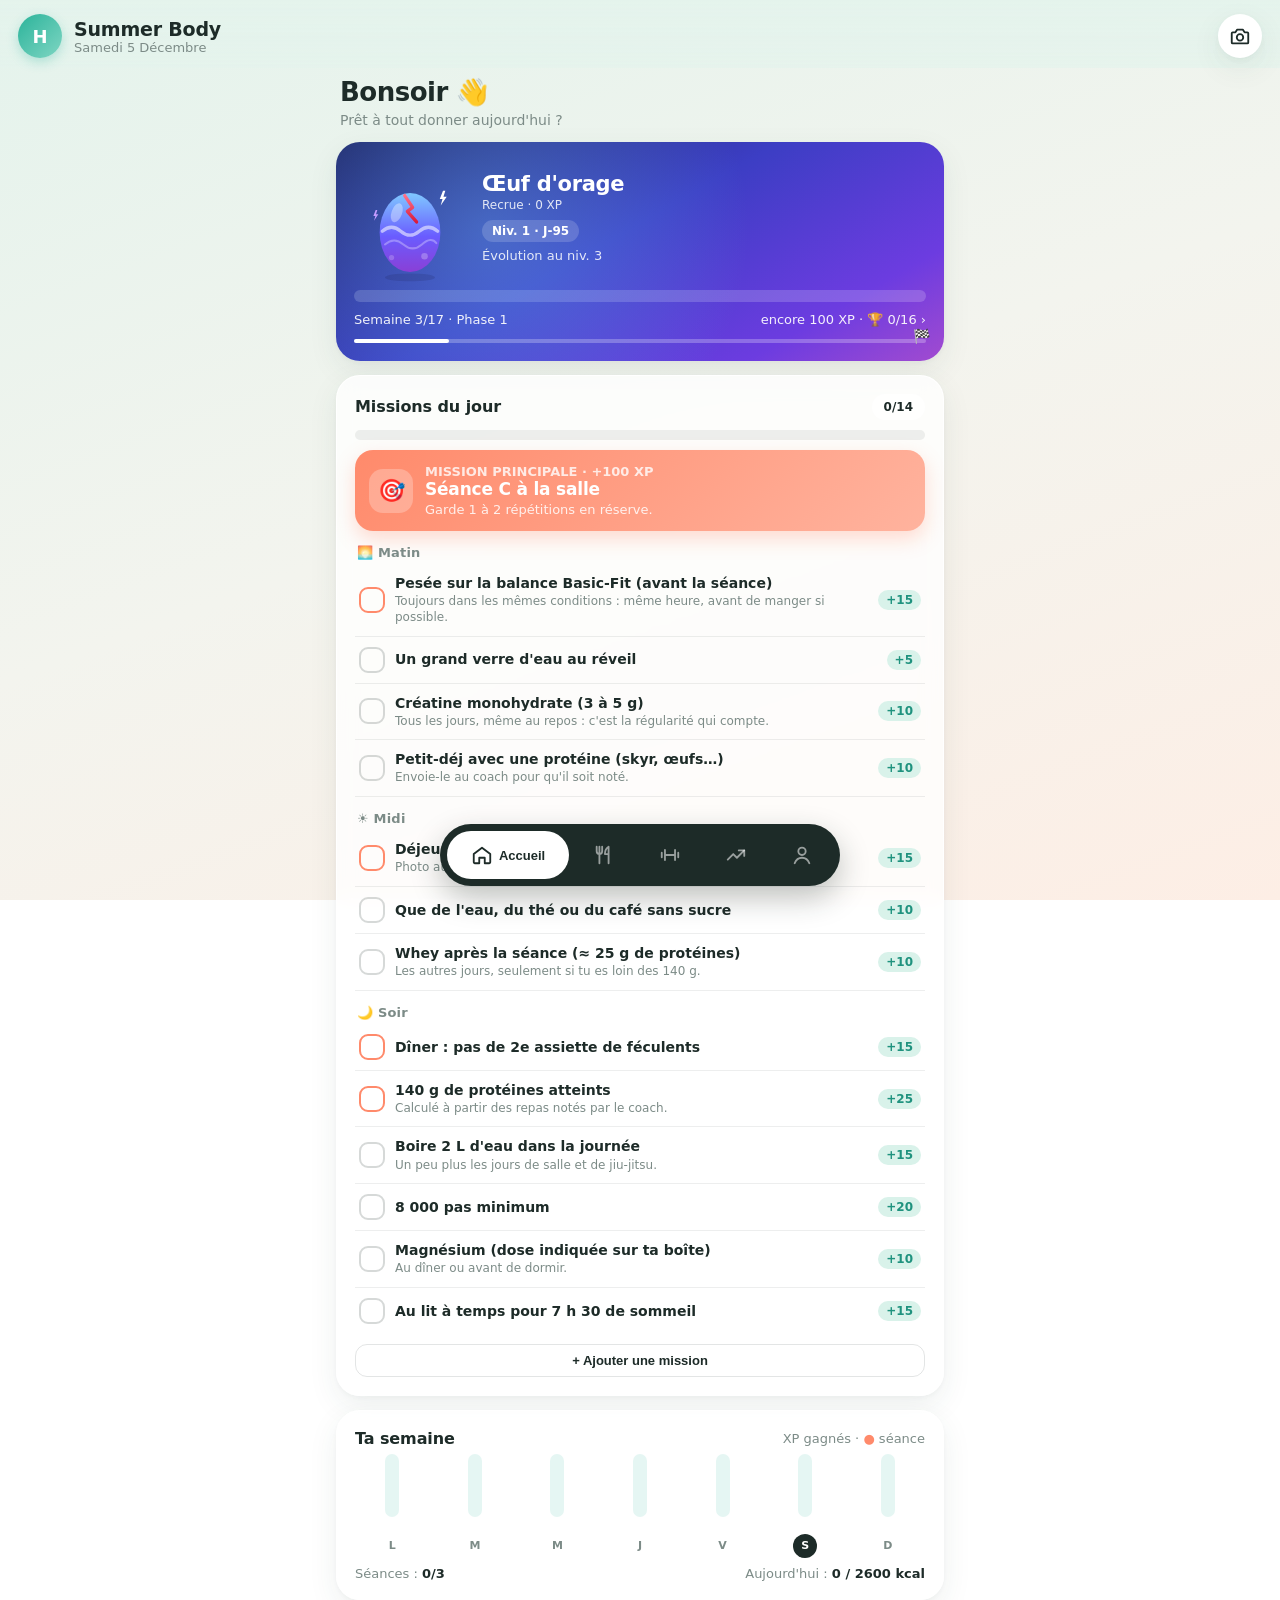
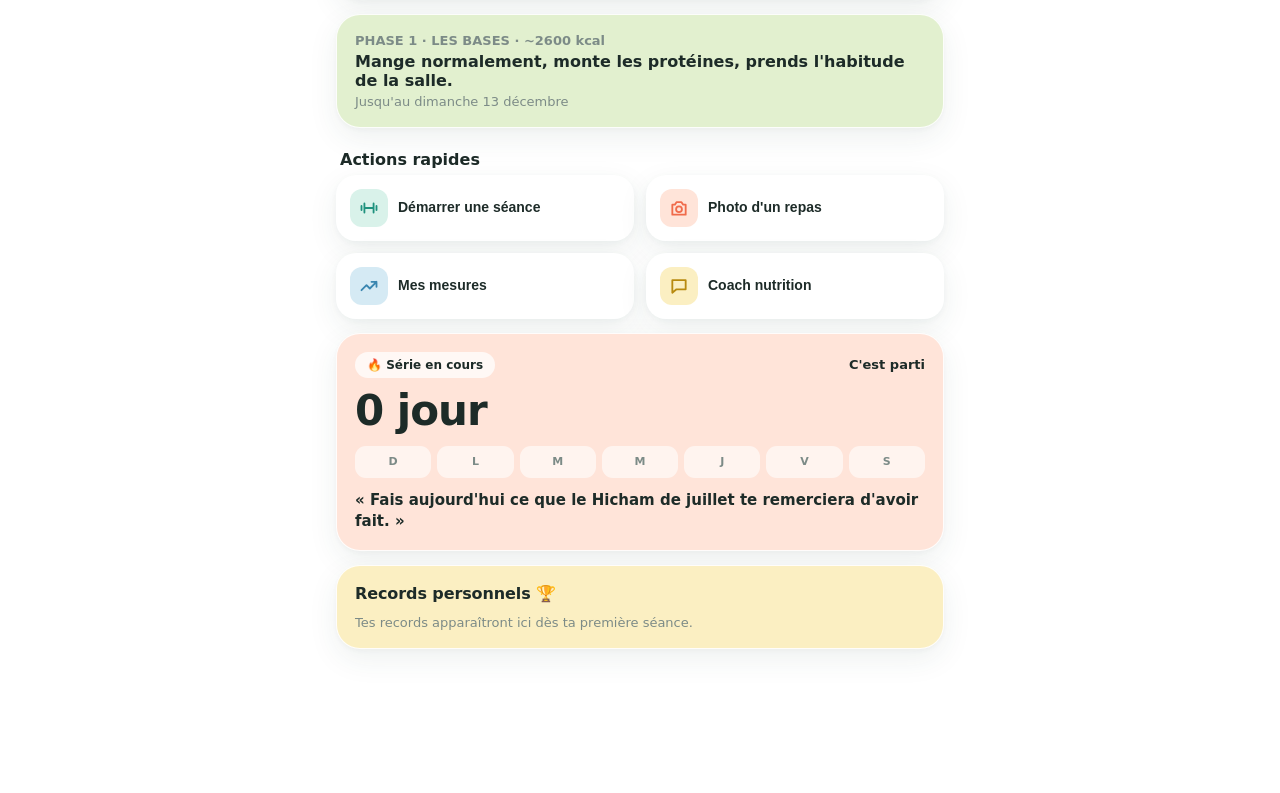
==== commit be553e44: "Update print statement from 'Hello' to 'Goodbye'v2.3 : rappels, charge suggérée, bilan hebdo, avant/" ====
--- a/app.html
+++ b/app.html
@@ -173,8 +173,36 @@
 .set .ok{height:44px;border-radius:14px;border:1.5px solid rgba(29,43,40,.1);background:#fff;color:var(--muted);font-size:18px}
 .set .ok.done{background:var(--teal);color:#fff;border-color:transparent;box-shadow:0 6px 14px rgba(43,179,154,.3)}
 .prev{font-size:12px;color:var(--muted);margin-top:4px}
-.timer{position:sticky;top:76px;z-index:3;background:var(--text);color:#fff;border-radius:20px;padding:12px 16px;font-weight:750;display:flex;justify-content:space-between;align-items:center;margin-bottom:6px;box-shadow:0 10px 24px rgba(29,43,40,.25)}
-.timer .btn{background:rgba(255,255,255,.15);color:#fff;box-shadow:none}
+#timer-slot{position:sticky;top:calc(78px + env(safe-area-inset-top));z-index:5}
+a.btn{text-decoration:none;display:flex;justify-content:center}
+.timer{background:var(--text);color:#fff;border-radius:22px;padding:10px 12px;font-weight:750;display:flex;gap:12px;align-items:center;margin-bottom:6px;box-shadow:0 10px 24px rgba(29,43,40,.25);transition:background .2s}
+.timer.hot{background:#e8664a}
+.timer .btn{background:rgba(255,255,255,.15);color:#fff;box-shadow:none;padding:8px 10px}
+.t-ring{--p:0;flex:none;width:62px;height:62px;border-radius:50%;display:grid;place-items:center;background:conic-gradient(#7fe0c9 calc(var(--p)*1%),rgba(255,255,255,.14) 0)}
+.t-num{width:50px;height:50px;border-radius:50%;background:inherit;display:grid;place-items:center;font-size:17px;font-variant-numeric:tabular-nums;background:var(--text)}
+.timer.hot .t-num{background:#e8664a}
+.t-mid{flex:1;min-width:0}
+.t-lbl{font-size:13px;line-height:1.25;display:-webkit-box;-webkit-line-clamp:2;-webkit-box-orient:vertical;overflow:hidden}
+.t-bar{height:6px;border-radius:6px;background:rgba(255,255,255,.15);margin-top:7px;overflow:hidden}
+.t-bar i{display:block;height:100%;background:#7fe0c9;border-radius:6px;transition:width .25s linear}
+.t-btns{display:flex;flex-direction:column;gap:6px}
+.ex-top{display:flex;gap:12px;align-items:flex-start}
+.demo-th{position:relative;flex:none;width:104px;padding:0;border:0;background:none;border-radius:14px;cursor:pointer}
+.demo-th .play{position:absolute;right:6px;bottom:6px;width:22px;height:22px;border-radius:50%;background:rgba(255,255,255,.92);color:var(--teal,#2bb39a);font-size:10px;display:grid;place-items:center;box-shadow:0 2px 6px rgba(0,0,0,.18)}
+.anim{position:relative;display:block;width:100%;aspect-ratio:3/2;overflow:hidden;border-radius:14px;background:#eef3f1}
+.anim img{position:absolute;inset:0;width:100%;height:100%;object-fit:cover}
+.anim.flip img+img{animation:demoflip 2.2s ease-in-out infinite}
+@keyframes demoflip{0%,38%{opacity:0}50%,88%{opacity:1}100%{opacity:0}}
+.anim .ph{display:none}
+.anim.off img{display:none}.anim.off .ph,.anim.none span{display:grid;place-items:center;position:absolute;inset:0;font-size:22px;opacity:.6}
+.anim.big{border-radius:18px;margin-top:10px}
+.anim.mini{width:64px;flex:none;border-radius:10px}
+.cues{margin:12px 0 0;padding-left:20px;line-height:1.55;font-size:14px}
+.cues li{margin-bottom:4px}
+.link-btn{background:none;border:0;padding:4px 0 0;color:var(--teal,#2bb39a);font-weight:700;cursor:pointer}
+.demo-list{display:flex;flex-direction:column;gap:8px;margin-top:10px}
+.demo-row{display:flex;align-items:center;gap:10px;background:rgba(255,255,255,.7);border:0;border-radius:14px;padding:6px 10px 6px 6px;text-align:left;cursor:pointer;color:inherit;font:inherit}
+.demo-row>span:nth-child(2){flex:1;min-width:0;display:flex;flex-direction:column}
 .pr{color:var(--peach-d);font-weight:800}
 .list-row{display:flex;justify-content:space-between;align-items:center;padding:12px 0;border-bottom:1px solid var(--line);gap:10px}
 .list-row:last-child{border-bottom:0}
@@ -210,7 +238,7 @@
 #c-prevwrap[hidden]{display:none}
 #c-prev{height:70px;border-radius:12px;display:block}
 #c-rm{position:absolute;top:-8px;right:-8px;width:24px;height:24px;border-radius:50%;border:0;background:var(--text);color:#fff;font-size:15px}
-html,body{overflow-x:hidden}
+html,body{overflow-x:clip}
 .stat{min-width:0;overflow:hidden}
 .stat .v{white-space:nowrap;overflow:hidden;text-overflow:ellipsis}
 .qa button{min-height:66px;line-height:1.25}
@@ -319,6 +347,21 @@
 .cal-legend .lg{display:inline-block;width:10px;height:10px;border-radius:4px;margin-right:4px;vertical-align:-1px}
 .lg.gym{background:var(--teal-soft);box-shadow:inset 0 0 0 1px var(--teal)}.lg.jjb{background:var(--lilac-soft);box-shadow:inset 0 0 0 1px #7b5ce0}.lg.rest{background:#f1f3f2;box-shadow:inset 0 0 0 1px #ccc}.lg.done{background:var(--teal)}
 
+/* v2.3 : charge suggérée, bilan, comparateur */
+.sugg{display:flex;align-items:center;gap:8px;justify-content:space-between;background:var(--teal-soft);border-radius:12px;padding:8px 10px;margin-top:8px;font-size:13px;font-weight:600}
+.sugg.up{background:#ffe8d9}
+.sugg .btn{flex:none}
+.rp-grid{display:grid;grid-template-columns:repeat(3,minmax(0,1fr));gap:8px;margin-top:12px}
+.rp-grid>div{background:rgba(255,255,255,.75);border-radius:14px;padding:10px 6px;text-align:center;display:flex;flex-direction:column}
+.rp-grid b{font-size:18px;font-weight:800}
+.rp-grid span{font-size:11px;color:var(--muted)}
+.report{background:linear-gradient(135deg,#eaf7f2,#fdf0e7)}
+.cmp{position:relative;width:100%;aspect-ratio:3/4;border-radius:18px;overflow:hidden;margin-top:12px;background:#eef3f1}
+.cmp img{position:absolute;inset:0;width:100%;height:100%;object-fit:cover}
+.cmp-line{position:absolute;top:0;bottom:0;width:3px;margin-left:-1px;background:#fff;box-shadow:0 0 8px rgba(0,0,0,.35)}
+.cmp-tag{position:absolute;top:10px;background:rgba(0,0,0,.55);color:#fff;font-size:12px;font-weight:700;padding:4px 8px;border-radius:10px}
+.cmp-tag.l{left:10px}.cmp-tag.r{right:10px}
+
 </style>
 </head>
 <body>
@@ -348,7 +391,7 @@
 'use strict';
 /* Summer Body — appli de suivi 100 % locale (IndexedDB). Aucune donnée ne quitte le téléphone. */
 
-const APP_VERSION = '2.1.0';
+const APP_VERSION = '2.3.0';
 
 /* ---------------- Base de données locale ---------------- */
 const DB_NAME = 'summerbody';
@@ -613,7 +656,69 @@
   ],
 };
 const WARMUP = ['3 min de vélo ou de rameur, intensité modérée', 'Mobilité : 10 rotations thoraciques / côté, 10 « 90/90 » de hanches, 10 cercles d\'épaules à l\'élastique', 'Activation : 10 ponts fessiers, 10 face pull légers', 'Montée en charge sur le 1er gros exercice : à vide, 50 %, 75 %'];
-const NUTRI_CONTEXT_SB = `Programme Summer Body (16 nov. 2026 → 10 mars 2027). Départ InBody 20/09 : 72,7 kg, 20,4 % de masse grasse, 32,9 kg de muscle squelettique, gras surtout au tronc (7,6 kg, 185 % de la norme), graisse viscérale 56,7 cm² (sain). Basic-Fit 13/11 : 73,3 kg, 19 % de masse grasse. Il se mesure désormais uniquement sur la balance Basic-Fit. Objectif : 13–15 % de masse grasse, +1,5 à 2,5 kg de muscle, poids ~70–71 kg (recomposition). Entraînement : salle lundi/jeudi/samedi, jiu-jitsu mercredi (1 h) et dimanche (2 h), 8 000–10 000 pas/jour. Il mange les repas de ses parents : il ne contrôle pas les recettes, il joue sur les portions et les ajouts. Protéines : ~140 g/jour (portion de viande/poisson/œufs grande comme la main à chaque repas + 1–2 boosters : skyr 250 g, 3 œufs, thon, whey). Assiette : ½ légumes, ¼ protéines, ¼ féculents ; pas de 2e assiette de féculents sauf après le jiu-jitsu du dimanche. Pain 1–2 morceaux max, moins de sauce/huile, uniquement eau/thé/café sans sucre, grignotages remplacés par fruit/skyr/amandes. Calories : phase 1 (16 nov.–13 déc.) maintenance ~2 600 ; phase 2 (14 déc.–21 fév.) ~2 300 ; phase 3 (22 fév.–10 mars) ~2 100–2 200. Fêtes 24 déc.–1er janv. : profiter sans culpabiliser, garder protéines et salle.`;
+/* ---------------- Démos animées des exercices (images Free Exercise DB, domaine public) ---------------- */
+const DEMO_BASE = 'https://raw.githubusercontent.com/yuhonas/free-exercise-db/main/exercises/';
+const DEMO_VER = 'demos-1';
+const DEMOS = [
+  [/tirage.*serr|close.grip.*pulldown/, 'Close-Grip_Front_Lat_Pulldown', ['Assis, cuisses calées sous les boudins, buste légèrement incliné en arrière.', 'Tire la poignée vers le haut de la poitrine en descendant les coudes le long du corps.', 'Remonte lentement jusqu\'à l\'étirement du dos, sans lâcher les épaules vers les oreilles.']],
+  [/tirage vertical|lat pulldown|traction/, 'Wide-Grip_Lat_Pulldown', ['Mains un peu plus larges que les épaules, poitrine sortie.', 'Tire la barre vers le haut de la poitrine en pensant « coudes vers les poches ».', 'Pas d\'élan avec le buste ; remonte en 2 secondes jusqu\'aux bras tendus.']],
+  [/hack squat/, 'Hack_Squat', ['Dos bien plaqué contre le dossier, pieds largeur d\'épaules.', 'Descends jusqu\'à cuisses parallèles, genoux dans l\'axe des pieds.', 'Pousse sur tout le pied, sans verrouiller les genoux en haut.']],
+  [/bulgare|split squat|fente/, 'One_Leg_Barbell_Squat', ['Pied arrière posé sur le banc, pied avant à un grand pas devant.', 'Descends à la verticale jusqu\'à ce que le genou arrière frôle le sol.', 'Genou avant dans l\'axe du pied, buste fier ; remonte en poussant sur le talon avant.']],
+  [/smith.*squat/, 'Smith_Machine_Squat', ['Pieds légèrement devant la barre, largeur d\'épaules.', 'Descends jusqu\'à cuisses parallèles, dos neutre.', 'Remonte en poussant le sol, genoux qui ne rentrent pas.']],
+  [/squat/, 'Barbell_Squat', ['Barre sur les trapèzes, pieds largeur d\'épaules, pointes légèrement ouvertes.', 'Inspire, gaine, et descends hanches en arrière jusqu\'à cuisses au moins parallèles.', 'Genoux dans l\'axe des pieds, dos neutre ; remonte en poussant tout le pied.']],
+  [/couche barre|bench press/, 'Barbell_Bench_Press_-_Medium_Grip', ['Omoplates serrées et basses, pieds ancrés au sol, légère cambrure naturelle.', 'Descends la barre contrôlée vers le bas des pectoraux, coudes à ~45°.', 'Pousse la barre en remontant légèrement vers les yeux, sans décoller les fesses.']],
+  [/incline/, 'Incline_Dumbbell_Press', ['Banc à 30°, omoplates serrées, haltères au niveau du haut des pecs.', 'Pousse vers le haut en rapprochant légèrement les haltères.', 'Redescends lentement jusqu\'à sentir l\'étirement des pectoraux.']],
+  [/couche halteres|dumbbell bench/, 'Dumbbell_Bench_Press', ['Allongé, omoplates serrées, haltères au-dessus de la poitrine.', 'Descends en ouvrant les coudes à ~45° jusqu\'au niveau de la poitrine.', 'Pousse en gardant les poignets bien droits au-dessus des coudes.']],
+  [/chest press/, 'Leverage_Chest_Press', ['Règle le siège pour que les poignées soient au milieu de la poitrine.', 'Pousse sans verrouiller les coudes, omoplates collées au dossier.', 'Reviens lentement jusqu\'à l\'étirement des pecs.']],
+  [/shoulder press.*machine|machine.*shoulder/, 'Machine_Shoulder_Military_Press', ['Dos collé au dossier, poignées à hauteur d\'épaules.', 'Pousse vers le haut sans cambrer le bas du dos.', 'Redescends contrôlé jusqu\'aux oreilles.']],
+  [/militaire|shoulder press|developpe epaules/, 'Dumbbell_Shoulder_Press', ['Assis, dos droit, haltères à hauteur des oreilles, paumes vers l\'avant.', 'Pousse vers le haut en gainant les abdos, sans cambrer.', 'Redescends lentement jusqu\'au niveau des oreilles.']],
+  [/rowing haltere|dumbbell row/, 'One-Arm_Dumbbell_Row', ['Genou et main en appui sur le banc, dos plat parallèle au sol.', 'Tire l\'haltère vers la hanche, coude près du corps.', 'Serre l\'omoplate en haut, redescends bras tendu sans tourner le buste.']],
+  [/rowing.*(poulie|assis)|cable row|rowing machine/, 'Seated_Cable_Rows', ['Assis, genoux légèrement fléchis, dos droit.', 'Tire la poignée vers le nombril en serrant les omoplates.', 'Reviens en tendant les bras sans arrondir le dos ni balancer le buste.']],
+  [/marteau|hammer/, 'Hammer_Curls', ['Debout, paumes face à face, coudes collés au corps.', 'Monte les haltères sans bouger les coudes.', 'Redescends en 2 secondes, sans élan.']],
+  [/curl/, 'Dumbbell_Bicep_Curl', ['Debout, coudes collés au corps, paumes vers l\'avant.', 'Monte en contractant les biceps, sans balancer le buste.', 'Redescends lentement jusqu\'aux bras presque tendus.']],
+  [/pallof/, 'Pallof_Press', ['De profil à la poulie, poignée contre la poitrine, pieds largeur de bassin.', 'Tends les bras devant toi en résistant à la rotation.', 'Tiens 1 seconde, reviens à la poitrine ; le buste ne tourne jamais.']],
+  [/roumain|romanian|sdt/, 'Romanian_Deadlift', ['Debout, barre contre les cuisses, genoux légèrement fléchis.', 'Pousse les hanches en arrière, la barre glisse le long des cuisses, dos plat.', 'Stop à l\'étirement des ischios, puis remonte en serrant les fessiers.']],
+  [/elevations? laterales?|lateral raise/, 'Side_Lateral_Raise', ['Debout, haltères le long du corps, coudes légèrement fléchis.', 'Monte les bras sur les côtés jusqu\'à hauteur d\'épaules, pas plus haut.', 'Pense « coudes qui montent », redescends lentement.']],
+  [/triceps|pushdown/, 'Triceps_Pushdown', ['Face à la poulie, coudes collés au corps.', 'Pousse la barre vers le bas jusqu\'aux bras tendus.', 'Remonte sans décoller les coudes, jusqu\'à 90°.']],
+  [/farmer/, 'Farmers_Walk', ['Prends des haltères lourds, épaules basses, buste droit.', 'Marche à petits pas rapides, abdos gainés.', 'Ne laisse pas les haltères taper les jambes ; serre fort les poignées.']],
+  [/presse|leg press/, 'Leg_Press', ['Dos et fesses collés au dossier, pieds largeur d\'épaules au milieu de la plateforme.', 'Descends jusqu\'à ~90° aux genoux sans décoller le bas du dos.', 'Pousse sur tout le pied, sans verrouiller les genoux.']],
+  [/face pull/, 'Face_Pull', ['Poulie à hauteur du visage, corde en main, pouces vers l\'arrière.', 'Tire la corde vers le front en écartant les mains.', 'Coudes hauts, serre les omoplates 1 seconde, reviens lentement.']],
+  [/dead hang|suspension/, 'Scapular_Pull-Up', ['Prise largeur d\'épaules, bras tendus, pieds dans le vide.', 'Épaules légèrement engagées (pas complètement relâchées), abdos gainés.', 'Respire calmement et tiens le plus longtemps possible.'], [0]],
+  [/gainage|planche|plank/, 'Plank', ['Coudes sous les épaules, corps aligné de la tête aux talons.', 'Serre les fessiers et les abdos, ne creuse pas le dos.', 'Respire normalement et tiens la position.']],
+  [/leg extension|extension.*jambes/, 'Leg_Extensions', ['Genoux alignés avec l\'axe de la machine, dos calé.', 'Tends les jambes complètement, contracte 1 seconde.', 'Redescends lentement.']],
+  [/leg curl|ischios/, 'Lying_Leg_Curls', ['Allongé, boudin juste au-dessus des talons.', 'Ramène les talons vers les fesses sans décoller les hanches.', 'Redescends lentement.']],
+];
+const norm = s => String(s || '').normalize('NFD').replace(/[\u0300-\u036f]/g, '').toLowerCase();
+function demoFor(name) {
+  const n = norm(name); const d = DEMOS.find(x => x[0].test(n)); if (!d) return null;
+  const frames = d[3] || [0, 1];
+  return { id: d[1], cues: d[2], urls: frames.map(f => `${DEMO_BASE}${d[1]}/${f}.jpg`) };
+}
+function demoAnim(d, cls = '') {
+  if (!d) return `<span class="anim none ${cls}"><span>🏋️</span></span>`;
+  return `<span class="anim ${d.urls.length > 1 ? 'flip' : ''} ${cls}">${d.urls.map(u => `<img src="${u}" alt="" crossorigin="anonymous" loading="lazy" onerror="this.parentNode.classList.add('off')">`).join('')}<span class="ph">📶</span></span>`;
+}
+function demoSheet(name, tip) {
+  const d = demoFor(name);
+  openSheet(`<h2>${esc(name)}</h2>
+    ${d ? demoAnim(d, 'big') : '<div class="muted small">Pas encore d\'animation pour cet exercice : regarde les vidéos ci-dessous.</div>'}
+    ${d ? `<ol class="cues">${d.cues.map(c => `<li>${esc(c)}</li>`).join('')}</ol>` : ''}
+    ${tip ? `<div class="card yellow small" style="margin-top:10px">💡 ${esc(tip)}</div>` : ''}
+    <a class="btn block" style="margin-top:12px" href="https://www.youtube.com/results?search_query=${encodeURIComponent(name + ' exécution technique')}" target="_blank" rel="noopener">▶ Voir des vidéos de l'exercice (YouTube)</a>
+    ${d ? '<div class="small muted" style="margin-top:8px;text-align:center">Animation : Free Exercise DB (domaine public)</div>' : ''}
+    <div class="sheet-actions"><button class="btn ghost" id="dm-c" style="flex:1">Fermer</button></div>`);
+  $('#dm-c').onclick = closeSheet;
+}
+async function prefetchDemos() {
+  try {
+    if (!navigator.onLine || (await getSetting('demosCached')) === DEMO_VER) return;
+    const urls = [...new Set(DEMOS.flatMap(d => (d[3] || [0, 1]).map(f => `${DEMO_BASE}${d[1]}/${f}.jpg`)))];
+    const res = await Promise.all(urls.map(u => fetch(u, { mode: 'cors' }).then(r => r.ok).catch(() => false)));
+    if (res.every(Boolean)) await setSetting('demosCached', DEMO_VER);
+  } catch { }
+}
+
+const NUTRI_CONTEXT_SB = `Programme Summer Body (16 nov. 2026 → 10 mars 2027). Objectif : recomposition (perdre du gras, garder/gagner du muscle). Entraînement : salle lundi/jeudi/samedi, jiu-jitsu mercredi (1 h) et dimanche (2 h), 8 000–10 000 pas/jour. Protéines : ~140 g/jour (portion de viande/poisson/œufs grande comme la main à chaque repas + 1–2 boosters : skyr, œufs, thon, whey). Assiette : ½ légumes, ¼ protéines, ¼ féculents. Boissons sans sucre. Calories : phase 1 (16 nov.–13 déc.) ~2 600 ; phase 2 (14 déc.–21 fév.) ~2 300 ; phase 3 (22 fév.–10 mars) ~2 100–2 200. Fêtes 24 déc.–1er janv. : profiter sans culpabiliser, garder protéines et salle.`;
 
 const daysBetween = (a, b) => Math.round((parseKey(b) - parseKey(a)) / 864e5);
 const inRange = (k, a, b) => k >= a && k <= b;
@@ -637,14 +742,9 @@
   if (force || !prog || !String(prog.id || '').startsWith('summerbody-2027')) await setSetting('program', PROGRAMME_SB);
   else if (prog.id !== PROGRAMME_SB.id) await setSetting('program', PROGRAMME_SB);
   const g = await getSetting('goals', {});
-  await setSetting('goals', { name: 'Hicham', startWeight: 73.3, targetWeight: 70.5, startBF: 19, targetBF: 14,
-    targetDate: PROG_END, sessionsPerWeek: 3, kcalTarget: null, ...(force ? {} : g) });
+  await setSetting('goals', { targetDate: PROG_END, sessionsPerWeek: 3, kcalTarget: null, ...(force ? {} : g) });
   if (force || !(await getSetting('nutritionContext', ''))) await setSetting('nutritionContext', NUTRI_CONTEXT_SB);
-  const body = await dbAll('body');
-  if (!body.some(b => b.id === 'inbody-2026-09-20'))
-    await dbPut('body', { id: 'inbody-2026-09-20', date: '2026-09-20', ts: Date.parse('2026-09-20T08:00:00'), source: 'InBody', weight: 72.7, bodyfat: 20.4, muscle: 32.9, note: 'InBody de départ · gras du tronc 7,6 kg · viscéral 56,7 cm²' });
-  if (!body.some(b => b.id === 'basicfit-2026-11-13'))
-    await dbPut('body', { id: 'basicfit-2026-11-13', date: '2026-11-13', ts: Date.parse('2026-11-13T08:00:00'), source: 'Basic-Fit', weight: 73.3, bodyfat: 19, leanpct: 77, note: 'Basic-Fit de départ' });
+  // Les mesures personnelles ne sont plus dans le code public : elles s'importent avec le « pack de départ » (Profil → Importer).
   if (!(await getSetting('firstDay'))) await setSetting('firstDay', dateKey());
   await setSetting('seed_sb_v2', true);
 }
@@ -1031,6 +1131,47 @@
 }
 
 /* ================= ACCUEIL ================= */
+/* ---------------- Bilan de la semaine (dimanche soir + lundi) ---------------- */
+async function weeklyReportCard(game, workouts, body) {
+  const now = new Date(); const dow = now.getDay();
+  if (!(dow === 0 && now.getHours() >= 16) && dow !== 1) return '';
+  const ws = dow === 1 ? addDays(weekStart(), -7) : weekStart();
+  const wk = dateKey(ws);
+  if (wk < PROG_START || (await getSetting('reportSeen')) === wk) return '';
+  const days = [...Array(7)].map((_, i) => dateKey(addDays(ws, i)));
+  const inW = w => days.includes(w.date);
+  const gym = workouts.filter(w => inW(w) && isGym(w)).length, jjb = workouts.filter(w => inW(w) && !isGym(w)).length;
+  const prot = days.map(k => (game.ix[k] || {}).prot || 0).filter(v => v > 0);
+  const protAvg = prot.length ? Math.round(prot.reduce((a, b) => a + b, 0) / prot.length) : null;
+  const xp = days.reduce((a, k) => a + (game.daysXp[k] || 0), 0);
+  const perfect = days.filter(k => dayStatus(k, game.recs[k], game.ix).perfect).length;
+  const avgs = weeklyAverages(body); const cur = avgs.find(a => a.week === wk), prev = avgs.find(a => a.week === dateKey(addDays(ws, -7)));
+  const dW = cur && prev ? cur.avg - prev.avg : null;
+  const score = Math.min(3, gym) * 2 + Math.min(2, jjb) + (protAvg >= 140 ? 2 : protAvg >= 110 ? 1 : 0) + Math.min(2, perfect);
+  const msg = score >= 9 ? 'Semaine de machine. Volthys est fier de toi ⚡ Continue exactement comme ça.'
+    : score >= 6 ? 'Belle semaine ! Un petit détail à soigner et ce sera parfait.'
+    : score >= 3 ? 'Semaine moyenne : pas grave, la régularité se construit. Vise 3 séances la semaine prochaine.'
+    : 'Semaine difficile, ça arrive. Recommence lundi avec juste la séance A : le reste suivra.';
+  const tip = gym < 3 ? 'Priorité : les 3 séances de salle.' : protAvg != null && protAvg < 140 ? 'Priorité : monter les protéines (skyr, œufs, whey).' : jjb < 2 ? 'Priorité : tes 2 jiu-jitsu.' : 'Garde le rythme et dors 7 h 30.';
+  return `<div class="card report" id="report-card"><div class="row between"><h2 style="margin:0">📊 Bilan de la semaine</h2><button class="btn sm ghost" id="rp-x">OK</button></div>
+    <div class="small muted">Du ${fmtShort(days[0])} au ${fmtShort(days[6])}</div>
+    <div class="rp-grid">
+      <div><b>${gym}/3</b><span>salle</span></div><div><b>${jjb}/2</b><span>jiu-jitsu</span></div>
+      <div><b>${protAvg != null ? protAvg + ' g' : '—'}</b><span>protéines/jour</span></div><div><b>${perfect}</b><span>jours parfaits</span></div>
+      <div><b>+${xp}</b><span>XP</span></div><div><b>${dW != null ? (dW > 0 ? '+' : '') + frn(dW) + ' kg' : cur ? frn(cur.avg) + ' kg' : '—'}</b><span>${dW != null ? 'poids moyen' : 'poids'}</span></div>
+    </div>
+    <div class="small" style="margin-top:10px"><b>${esc(msg)}</b><br>${esc(tip)}</div></div>`;
+}
+async function backupCard(meals, workouts, body) {
+  if (meals.length + workouts.length + body.length < 5) return '';
+  const last = await getSetting('lastBackup', 0), snooze = await getSetting('backupSnooze', 0);
+  const days = last ? Math.floor((Date.now() - last) / 864e5) : null;
+  if ((last && days < 7) || Date.now() < snooze) return '';
+  return `<div class="card yellow" id="bk-card"><div class="row between"><div><b>💾 ${days == null ? 'Pense à sauvegarder ta progression' : `Dernière sauvegarde il y a ${days} jours`}</b>
+    <div class="small muted">Tes données sont seulement sur ce téléphone : une copie te protège si tu le perds ou en changes.</div></div></div>
+    <div class="row" style="gap:8px;margin-top:10px"><button class="btn primary sm" id="bk-now" style="flex:1">Sauvegarder</button><button class="btn sm ghost" id="bk-later">Plus tard</button></div></div>`;
+}
+
 VIEWS.home = async () => {
   const [meals, workouts, body, goals, program, active, game] = await Promise.all([
     dbAll('meals'), dbAll('workouts'), dbAll('body'), getGoals(), getSetting('program'), getSetting('activeSession'), computeGame()]);
@@ -1090,6 +1231,7 @@
   let monMood = sessionStorage.getItem('monHappy') ? 'happy' : (!(game.daysXp[today] > 0) && !(game.daysXp[yest] > 0) && today > (await getSetting('firstDay', today)) ? 'sleepy' : '');
   sessionStorage.removeItem('monHappy');
 
+  const extraCards = (await weeklyReportCard(game, workouts, body)) + (await backupCard(meals, workouts, body));
   view().innerHTML = `
     <div class="hello"><div class="h">${hi}${goals.name ? ', ' + esc(goals.name) : ''} 👋</div><div class="s">${beforeStart ? `Ton programme démarre lundi 16 novembre · J-${daysBetween(today, PROG_START)}` : isFestive(today) ? 'Les fêtes : profite, garde juste les protéines et la salle 🎄' : 'Prêt à tout donner aujourd\'hui ?'}</div></div>
 
@@ -1112,6 +1254,7 @@
       ${isDeload(today) ? `<div class="small" style="margin-top:8px;font-weight:700">⚡ Semaine allégée : mêmes charges, une série de moins.</div>` : ''}
     </div>
 
+    ${extraCards}
     ${active ? `<div class="card mint"><div class="row between"><div><div class="small muted" style="font-weight:600">Séance en cours</div><div style="font-size:19px;font-weight:800;margin-top:2px">${esc(active.name)}</div><div class="small muted">depuis ${esc(active.start)}</div></div>
         <button class="btn primary" id="resume">Reprendre</button></div></div>` : ''}
 
@@ -1152,6 +1295,9 @@
   `;
   const rs = $('#resume'); if (rs) rs.onclick = () => go('train');
   $('#level-card').onclick = () => trophiesSheet(game);
+  const rpx = $('#rp-x'); if (rpx) rpx.onclick = async () => { const now = new Date(); await setSetting('reportSeen', dateKey(now.getDay() === 1 ? addDays(weekStart(), -7) : weekStart())); $('#report-card').remove(); };
+  const bkn = $('#bk-now'); if (bkn) bkn.onclick = async () => { await exportBackup(); go('home'); };
+  const bkl = $('#bk-later'); if (bkl) bkl.onclick = async () => { await setSetting('backupSnooze', Date.now() + 3 * 864e5); $('#bk-card').remove(); };
   $('#qa-train').onclick = async () => { if (!active && nextDay) await startSession(nextDay); go('train'); };
   $('#qa-food').onclick = () => quickMealPhoto();
   $('#qa-body').onclick = () => go('body');
@@ -1776,7 +1922,7 @@
   openSheet(`<h2 style="text-transform:capitalize">${fmtDay(k)}</h2>
     <div class="muted small">${p.inProg ? `Semaine ${progWeek(k)}/17${phaseOf(k) ? ` · Phase ${phaseOf(k).n} : ${esc(phaseOf(k).nom)}` : ''}` : esc(p.label)}</div>
     <div class="card ${p.kind === 'gym' ? 'mint' : p.kind === 'jjb' ? 'lilac' : ''}" style="margin-top:12px"><div style="font-size:17px;font-weight:800">${p.ico} ${esc(p.label)}</div>
-      ${p.kind === 'gym' ? `<div class="small muted" style="margin-top:4px">${p.seance.exercices.map(e => esc(e.nom)).join(' · ')}</div>` : ''}
+      ${p.kind === 'gym' ? `<div class="demo-list">${p.seance.exercices.map((e, i) => `<button class="demo-row" data-dx="${i}">${demoAnim(demoFor(e.nom), 'mini')}<span><b>${esc(e.nom)}</b><span class="small muted">${e.series}×${esc(e.reps || '')}</span></span><span class="muted">›</span></button>`).join('')}</div>` : ''}
       ${p.deload ? '<div class="small" style="margin-top:6px;font-weight:700">Semaine allégée : une série de moins.</div>' : ''}
       ${p.checkin ? '<div class="small" style="margin-top:6px;font-weight:700">📸 Check-in : balance Basic-Fit, tour de taille, photos.</div>' : ''}
       ${p.festive ? '<div class="small" style="margin-top:6px">🎄 Fêtes : profite, garde les protéines et la salle.</div>' : ''}</div>
@@ -1788,6 +1934,7 @@
   $('#ds-c').onclick = closeSheet;
   const goB = $('#ds-go'); if (goB) goB.onclick = async () => { closeSheet(); await startSession(p.seance); trainMode = 'seances'; go('train'); };
   const jb = $('#ds-jjb'); if (jb) jb.onclick = () => jjbSheet(k);
+  document.querySelectorAll('[data-dx]').forEach(el => el.onclick = () => { const e = p.seance.exercices[+el.dataset.dx]; demoSheet(e.nom, e.conseil); });
   document.querySelectorAll('.hist2').forEach(el => el.onclick = () => workoutDetail(ws.find(w => w.id === el.dataset.id)));
 }
 
@@ -1807,6 +1954,8 @@
 
 async function renderSession(s) {
   const workouts = await dbAll('workouts');
+  restPrefs = { ...REST_DEF, ...(await getSetting('restPrefs', {})) };
+  keepAwake();
   const records = computeRecords(workouts);
   view().innerHTML = `
     <div id="timer-slot"></div>
@@ -1816,7 +1965,7 @@
       <ol class="small" style="margin:8px 0 0;padding-left:18px;line-height:1.6">${WARMUP.map(w => `<li>${esc(w)}</li>`).join('')}</ol></details>` : ''}
     ${s.technique ? `<div class="card yellow small"><b>Semaines 1–2 : la technique avant la charge.</b> Charges légères, 3 répétitions en réserve.</div>` : ''}
     ${s.deload ? `<div class="card green small"><b>Semaine allégée.</b> Mêmes charges, une série de moins par exercice.</div>` : ''}
-    <div id="ex-list">${s.exercises.map((e, ei) => exHTML(e, ei, workouts)).join('')}</div>
+    <div id="ex-list">${s.exercises.map((e, ei) => exHTML(e, ei, workouts, s)).join('')}</div>
     <div class="small muted" style="margin:8px 4px">Forme du jour : moins de 6 h de sommeil, JJB très dur ou une douleur ? Enlève une série par exercice, sans baisser la charge. Douleur articulaire vive : arrête l'exercice.</div>
     <button class="btn block" id="s-addex" style="margin-top:6px">+ Ajouter un exercice</button>
     <label>Notes de séance</label><textarea id="s-notes" placeholder="Sensations, douleurs, énergie...">${esc(s.notes || '')}</textarea>
@@ -1838,9 +1987,18 @@
         const key = s.exercises[ei].name.trim().toLowerCase();
         const e1 = est1RM(num(st.weight) || 0, num(st.reps) || 0);
         if (e1 > 0 && (!records[key] || e1 > records[key].e1rm)) { toast('🏆 Nouveau record sur ' + s.exercises[ei].name + ' !', 3000); navigator.vibrate && navigator.vibrate([60, 40, 60]); }
-        startRest(s.exercises[ei].rest || 90);
+        const ex = s.exercises[ei];
+        if (ex.sets.every(x => x.done)) {
+          const next = s.exercises.find((x, i) => i > ei && x.sets.some(y => !y.done)) || s.exercises.find(x => x.sets.some(y => !y.done));
+          if (next) startRest(restPrefs.ex, 'Prochain exercice : ' + next.name);
+          else { stopRest(); toast('💪 Toutes les séries sont faites ! Termine la séance en bas.', 3500); }
+        } else startRest(restPrefs.set, `Repos · prochaine série : ${ex.sets.filter(x => x.done).length + 1}/${ex.sets.length}`);
       }
       persistSession(s);
+    } else if (b.dataset.act === 'sugg') {
+      s.exercises[ei].sets.forEach(x => { if (!x.done) x.weight = b.dataset.w; }); persistSession(s); renderSession(s); toast('Charge appliquée 💪');
+    } else if (b.dataset.act === 'demo') {
+      demoSheet(s.exercises[ei].name, s.exercises[ei].tip);
     } else if (b.dataset.act === 'addset') {
       const sets = s.exercises[ei].sets; const l = sets[sets.length - 1] || {};
       sets.push({ weight: l.weight || '', reps: l.reps || '', done: false }); persistSession(s); renderSession(s);
@@ -1866,14 +2024,14 @@
     };
   };
   $('#s-cancel').onclick = async () => {
-    if (await confirmSheet('Abandonner cette séance ? Rien ne sera enregistré.', 'Abandonner')) { await setSetting('activeSession', null); stopRest(); go('train'); }
+    if (await confirmSheet('Abandonner cette séance ? Rien ne sera enregistré.', 'Abandonner')) { await setSetting('activeSession', null); stopRest(); releaseAwake(); go('train'); }
   };
   $('#s-finish').onclick = async () => {
     clearTimeout(saveSessTimer);
     const doneSets = s.exercises.reduce((a, e) => a + e.sets.filter(x => x.done).length, 0);
     if (!doneSets && !(await confirmSheet("Aucune série validée (✓). Enregistrer quand même ?", 'Enregistrer', false))) return;
     const w = { ...s, duration: Math.max(1, Math.round((Date.now() - s.ts) / 60000)) };
-    await dbPut('workouts', w); await setSetting('activeSession', null); stopRest();
+    await dbPut('workouts', w); await setSetting('activeSession', null); stopRest(); releaseAwake();
     const after = computeRecords(await dbAll('workouts'));
     const newPR = Object.keys(after).filter(k => !records[k] || after[k].e1rm > records[k].e1rm).length;
     openSheet(`<div style="text-align:center;padding:10px 0"><div style="font-size:56px">🔥</div><h2>Séance terminée !</h2>
@@ -1885,11 +2043,36 @@
   };
 }
 
-function exHTML(e, ei, workouts) {
+const HEAVY_RX = /squat|soulev|roumain|presse|rowing|tirage|couche barre|bench|deadlift|leg press/;
+const ISO_RX = /elevation|curl|triceps|face pull|pallof|extension|lateral/;
+const frn = v => String(r1(v)).replace('.', ',');
+function suggestLoad(e, workouts, deload) {
+  const lp = lastPerf(workouts, e.name); if (!lp || !lp.sets.length) return null;
+  const ws = lp.sets.map(x => num(x.weight) || 0); const maxW = Math.max(...ws); if (!(maxW > 0)) return null;
+  const m = String(e.target || '').match(/(\d+)\s*[–-]\s*(\d+)/) || String(e.target || '').match(/×\s*(\d+)\s*$/);
+  if (!m) return null;
+  const top = +(m[2] || m[1]);
+  const n = norm(e.name);
+  if (deload) return { w: maxW, txt: `Semaine allégée : garde ${frn(maxW)} kg, une série de moins.` };
+  const allTop = lp.sets.every(x => (num(x.reps) || 0) >= top && (num(x.weight) || 0) >= maxW);
+  if (allTop) {
+    const inc = HEAVY_RX.test(n) ? 2.5 : ISO_RX.test(n) ? 1 : 2;
+    return { w: Math.round((maxW + inc) * 2) / 2, up: true, txt: `Tu as fait ${top} reps partout : passe à ${frn(maxW + inc)} kg et vise le bas de la fourchette.` };
+  }
+  return { w: maxW, txt: `Garde ${frn(maxW)} kg et vise +1 répétition par série (jusqu'à ${top}).` };
+}
+
+function exHTML(e, ei, workouts, sess) {
   const lp = lastPerf(workouts, e.name);
+  const sg = suggestLoad(e, workouts, sess && sess.deload);
   return `<div class="ex">
-    <div class="ex-head"><b>${esc(e.name)}</b><span class="small muted">${esc(e.target || '')}${e.rest ? ` · repos ${e.rest}s` : ''}</span></div>
-    ${e.tip ? `<div class="small muted" style="margin-top:4px">💡 ${esc(e.tip)}</div>` : ''}
+    <div class="ex-top"><button class="demo-th" data-ei="${ei}" data-act="demo" aria-label="Voir la démo">${demoAnim(demoFor(e.name))}<span class="play">▶</span></button>
+      <div style="flex:1;min-width:0"><div class="ex-head"><b>${esc(e.name)}</b></div>
+      <div class="small muted">${esc(e.target || '')}</div>
+      <div class="small muted">⏱️ ${fmtRest(restPrefs.set)} entre séries · ${fmtRest(restPrefs.ex)} avant l'exo suivant</div>
+      <button class="link-btn small" data-ei="${ei}" data-act="demo">Voir comment faire ›</button></div></div>
+    ${e.tip ? `<div class="small muted" style="margin-top:6px">💡 ${esc(e.tip)}</div>` : ''}
+    ${sg ? `<div class="sugg ${sg.up ? 'up' : ''}"><span>${sg.up ? '📈' : '🎯'} ${esc(sg.txt)}</span>${e.sets.some(x => !x.done && String(x.weight) !== String(sg.w)) ? `<button class="btn sm" data-ei="${ei}" data-act="sugg" data-w="${sg.w}">Appliquer</button>` : ''}</div>` : ''}
     ${lp ? `<div class="prev">Dernière fois (${fmtShort(lp.date)}) : ${lp.sets.map(s => `${s.weight || 0}×${s.reps || 0}`).join(', ') || '—'}</div>` : ''}
     <div class="set small muted" style="margin-top:8px"><span class="n">#</span><span style="text-align:center">kg</span><span style="text-align:center">reps</span><span></span></div>
     ${e.sets.map((st, si) => `<div class="set"><span class="n">${si + 1}</span>
@@ -1904,16 +2087,54 @@
     </div></div>`;
 }
 
-function startRest(sec) { restTimer = { end: Date.now() + sec * 1000, iv: restTimer && restTimer.iv }; if (!restTimer.iv) restTimer.iv = setInterval(renderTimer, 500); renderTimer(); }
+const REST_DEF = { set: 30, ex: 90 };
+let restPrefs = { ...REST_DEF };
+const fmtRest = sec => sec >= 60 ? `${Math.floor(sec / 60)} min${sec % 60 ? ' ' + pad(sec % 60) : ''}` : `${sec} s`;
+let audioCtx = null, wakeLock = null;
+function beep(freq = 880, dur = 0.12, vol = 0.25) {
+  try {
+    audioCtx = audioCtx || new (window.AudioContext || window.webkitAudioContext)();
+    if (audioCtx.state === 'suspended') audioCtx.resume();
+    const o = audioCtx.createOscillator(), g = audioCtx.createGain();
+    o.frequency.value = freq; o.type = 'sine'; g.gain.value = vol;
+    g.gain.exponentialRampToValueAtTime(0.001, audioCtx.currentTime + dur);
+    o.connect(g); g.connect(audioCtx.destination); o.start(); o.stop(audioCtx.currentTime + dur);
+  } catch { }
+}
+async function keepAwake() { try { if ('wakeLock' in navigator && (!wakeLock || wakeLock.released)) wakeLock = await navigator.wakeLock.request('screen'); } catch { } }
+function releaseAwake() { try { wakeLock && wakeLock.release(); } catch { } wakeLock = null; }
+document.addEventListener('visibilitychange', () => { if (document.visibilityState === 'visible') { if ($('#timer-slot')) keepAwake(); if (restTimer) renderTimer(); } });
+
+function startRest(sec, label = 'Repos') {
+  if (restTimer && restTimer.iv) clearInterval(restTimer.iv);
+  restTimer = { end: Date.now() + sec * 1000, total: sec, label, last: null, iv: setInterval(renderTimer, 250) };
+  beep(660, 0.05, 0.01); // débloque le son sur mobile
+  renderTimer();
+}
 function stopRest() { if (restTimer && restTimer.iv) clearInterval(restTimer.iv); restTimer = null; const s = $('#timer-slot'); if (s) s.innerHTML = ''; }
 function renderTimer() {
   const slot = $('#timer-slot'); if (!slot || !restTimer) { if (!slot && restTimer) { clearInterval(restTimer.iv); restTimer = null; } return; }
   const left = Math.ceil((restTimer.end - Date.now()) / 1000);
-  if (left <= 0) { stopRest(); navigator.vibrate && navigator.vibrate([300, 120, 300]); toast('⏱️ Repos terminé, série suivante !'); return; }
-  slot.innerHTML = `<div class="timer"><span>Repos ⏱️ ${Math.floor(left / 60)}:${pad(left % 60)}</span>
-    <span class="row" style="gap:6px"><button class="btn sm" id="t-plus">+30s</button><button class="btn sm" id="t-skip">Passer</button></span></div>`;
-  $('#t-plus').onclick = () => { restTimer.end += 30000; renderTimer(); };
-  $('#t-skip').onclick = stopRest;
+  if (left <= 0) {
+    const lbl = restTimer.label; stopRest(); beep(1046, 0.45, 0.35); navigator.vibrate && navigator.vibrate([300, 120, 300]);
+    if (document.hidden) notify('⏱️ Repos terminé', lbl.startsWith('Prochain') ? lbl : 'Série suivante, c\'est reparti !', 'rest');
+    toast('⏱️ C\'est reparti !'); return;
+  }
+  if (left <= 3 && restTimer.last !== left) { beep(880, 0.1); navigator.vibrate && navigator.vibrate(80); }
+  restTimer.last = left;
+  const pct = Math.max(0, Math.min(100, 100 * (1 - (restTimer.end - Date.now()) / 1000 / restTimer.total)));
+  if (!slot.querySelector('.timer')) {
+    slot.innerHTML = `<div class="timer"><div class="t-ring"><span class="t-num"></span></div>
+      <div class="t-mid"><div class="t-lbl"></div><div class="t-bar"><i></i></div></div>
+      <div class="t-btns"><button class="btn sm" id="t-plus">+15 s</button><button class="btn sm" id="t-skip">Passer</button></div></div>`;
+    $('#t-plus').onclick = () => { restTimer.end += 15000; restTimer.total += 15; renderTimer(); };
+    $('#t-skip').onclick = stopRest;
+  }
+  slot.querySelector('.t-num').textContent = `${Math.floor(left / 60)}:${pad(left % 60)}`;
+  slot.querySelector('.t-lbl').textContent = restTimer.label;
+  slot.querySelector('.t-ring').style.setProperty('--p', pct.toFixed(1));
+  slot.querySelector('.t-bar i').style.width = pct + '%';
+  slot.querySelector('.timer').classList.toggle('hot', left <= 3);
 }
 
 /* ================= CORPS ================= */
@@ -1965,13 +2186,34 @@
     <div class="card"><h2>Poids</h2>${lineChart(wPts, { target: goals.targetWeight ?? null, unit: ' kg' })}</div>
     ${fatPts.length >= 2 ? `<div class="card"><h2>Masse grasse (Basic-Fit)</h2>${lineChart(fatPts, { target: goals.targetBF ?? null, unit: ' %' })}</div>` : ''}
     ${waistPts.length >= 2 ? `<div class="card"><h2>Tour de taille</h2>${lineChart(waistPts, { unit: ' cm' })}</div>` : ''}
-    ${photos.length ? `<div class="card"><h2>Photos de progression</h2><div class="grid3">${photos.map(b => `<div><img src="${blobURL(b.photo)}" style="width:100%;aspect-ratio:3/4;object-fit:cover;border-radius:10px" alt=""><div class="small muted" style="text-align:center">${fmtShort(b.date)}</div></div>`).join('')}</div></div>` : ''}
+    ${photos.length ? `<div class="card"><div class="row between"><h2 style="margin:0">Photos de progression</h2>${photos.length >= 2 ? '<button class="btn sm primary" id="cmp-btn">Avant / après</button>' : ''}</div><div style="height:10px"></div><div class="grid3">${photos.map(b => `<div><img src="${blobURL(b.photo)}" style="width:100%;aspect-ratio:3/4;object-fit:cover;border-radius:10px" alt=""><div class="small muted" style="text-align:center">${fmtShort(b.date)}</div></div>`).join('')}</div></div>` : ''}
     <div class="card"><h2>Historique</h2><table><tr><th>Date</th><th>Source</th><th>Poids</th><th>MG %</th></tr>
       ${body.map(b => `<tr class="brow" data-id="${b.id}"><td>${fmtShort(b.date)}</td><td class="small">${esc(src(b))}</td><td>${b.weight != null ? r1(b.weight) : "—"}</td><td>${b.bodyfat != null ? r1(b.bodyfat) : "—"}</td></tr>`).join('')}</table></div>`
     : `<div class="empty"><div class="big">📏</div>Aucune mesure pour l'instant.<br>Appuie sur <b>+</b> après ta pesée Basic-Fit.</div>`);
   view().querySelectorAll('.brow').forEach(r => r.onclick = () => bodySheet(body.find(b => b.id === r.dataset.id)));
+  const cb = $('#cmp-btn'); if (cb) cb.onclick = () => compareSheet(body.filter(b => b.photo).sort((a, b) => a.date.localeCompare(b.date) || a.ts - b.ts));
   addFab(() => bodySheet(null));
 };
+
+function compareSheet(list) {
+  const opt = sel => list.map((b, i) => `<option value="${i}" ${i === sel ? 'selected' : ''}>${fmtShort(b.date)}${b.weight != null ? ' · ' + frn(b.weight) + ' kg' : ''}${b.bodyfat != null ? ' · ' + frn(b.bodyfat) + ' %' : ''}</option>`).join('');
+  openSheet(`<h2>Avant / après</h2>
+    <div class="grid2"><div><label>Avant</label><select id="cp-a">${opt(0)}</select></div><div><label>Après</label><select id="cp-b">${opt(list.length - 1)}</select></div></div>
+    <div class="cmp" id="cp-box"><img id="cp-ib" alt=""><img id="cp-ia" alt=""><div class="cmp-line" id="cp-line"></div>
+      <span class="cmp-tag l">Avant</span><span class="cmp-tag r">Après</span></div>
+    <input type="range" id="cp-r" min="0" max="100" value="50" style="width:100%;margin-top:10px">
+    <div class="small muted" id="cp-d" style="text-align:center"></div>
+    <div class="sheet-actions"><button class="btn ghost" id="cp-c" style="flex:1">Fermer</button></div>`);
+  const upd = () => {
+    const a = list[+$('#cp-a').value], b = list[+$('#cp-b').value];
+    $('#cp-ia').src = blobURL(a.photo); $('#cp-ib').src = blobURL(b.photo);
+    const dd = daysBetween(a.date, b.date), dw = a.weight != null && b.weight != null ? b.weight - a.weight : null, df = a.bodyfat != null && b.bodyfat != null ? b.bodyfat - a.bodyfat : null;
+    $('#cp-d').textContent = `${dd} jours d'écart${dw != null ? ` · ${dw > 0 ? '+' : dw < 0 ? '−' : ''}${frn(Math.abs(dw))} kg` : ''}${df != null ? ` · ${df > 0 ? '+' : df < 0 ? '−' : ''}${frn(Math.abs(df))} % MG` : ''}`;
+  };
+  const slide = () => { const v = $('#cp-r').value; $('#cp-ia').style.clipPath = `inset(0 ${100 - v}% 0 0)`; $('#cp-line').style.left = v + '%'; };
+  $('#cp-a').onchange = upd; $('#cp-b').onchange = upd; $('#cp-r').oninput = slide; $('#cp-c').onclick = closeSheet;
+  upd(); slide();
+}
 
 function bodySheet(entry) {
   const isNew = !entry;
@@ -2034,6 +2276,8 @@
   let est = null, persisted = null;
   try { est = navigator.storage && await navigator.storage.estimate(); } catch { }
   try { persisted = navigator.storage && navigator.storage.persisted && await navigator.storage.persisted(); } catch { }
+  const restP = { ...REST_DEF, ...(await getSetting('restPrefs', {})) };
+  const rem = await getRem();
   const mb = v => v > 1e9 ? r1(v / 1e9) + ' Go' : Math.round(v / 1e6) + ' Mo';
 
   view().innerHTML = `
@@ -2052,6 +2296,28 @@
       <button class="btn primary block" id="g-save" style="margin-top:14px">Enregistrer les objectifs</button>
     </div>
 
+    <div class="card"><h2>Rappels</h2>
+      <div class="small muted">Le plus fiable : ajoute tes rappels à l'agenda du téléphone (ils sonnent même appli fermée). Les notifications de l'appli servent en plus (fin du repos, rappel du jour quand Android le permet).</div>
+      <div class="grid2">
+        <div><label>Heure salle</label><input id="rm-gym" type="time" value="${rem.gym}"></div>
+        <div><label>Créatine</label><input id="rm-crea" type="time" value="${rem.crea}"></div>
+        <div><label>JJB mercredi</label><input id="rm-jw" type="time" value="${rem.jjbWed}"></div>
+        <div><label>JJB dimanche</label><input id="rm-js" type="time" value="${rem.jjbSun}"></div>
+        <div><label>Coucher</label><input id="rm-bed" type="time" value="${rem.bed}"></div>
+      </div>
+      <button class="btn primary block" id="rm-ics" style="margin-top:12px">📅 Ajouter les rappels à mon agenda</button>
+      <button class="btn block" id="rm-notif" style="margin-top:8px">🔔 ${typeof Notification !== 'undefined' && Notification.permission === 'granted' ? 'Notifications activées ✓' : 'Activer les notifications'}</button>
+    </div>
+
+    <div class="card"><h2>Minuteur de repos</h2>
+      <div class="small muted">Se lance tout seul quand tu valides une série (✓). Bip et vibration à la fin.</div>
+      <div class="grid2">
+        <div><label>Entre les séries (s)</label><input id="r-set" inputmode="numeric" value="${restP.set}"></div>
+        <div><label>Entre les exercices (s)</label><input id="r-ex" inputmode="numeric" value="${restP.ex}"></div>
+      </div>
+      <button class="btn block" id="r-save" style="margin-top:12px">Enregistrer le minuteur</button>
+    </div>
+
     <div class="card"><h2>Coach nutrition</h2>
       <div class="small muted">Clé API Claude (créée sur console.anthropic.com). Elle reste sur ce téléphone. Seuls tes messages et photos du chat nutrition sont envoyés à Claude pour l'analyse.</div>
       <label>Clé API</label>
@@ -2096,6 +2362,13 @@
     await setSetting('nutritionContext', $('#k-ctx').value.trim());
   };
   $('#k-eye').onclick = () => { const i = $('#k-key'); i.type = i.type === 'password' ? 'text' : 'password'; };
+  const saveRem = () => setSetting('reminders', { gym: $('#rm-gym').value || REM_DEF.gym, crea: $('#rm-crea').value || REM_DEF.crea, jjbWed: $('#rm-jw').value || REM_DEF.jjbWed, jjbSun: $('#rm-js').value || REM_DEF.jjbSun, bed: $('#rm-bed').value || REM_DEF.bed });
+  $('#rm-ics').onclick = async () => { await saveRem(); await exportICS(); };
+  $('#rm-notif').onclick = async () => { if (await enableNotifs()) $('#rm-notif').textContent = '🔔 Notifications activées ✓'; };
+  $('#r-save').onclick = async () => {
+    const v = (id, d) => Math.min(600, Math.max(10, parseInt($(id).value) || d));
+    await setSetting('restPrefs', { set: v('#r-set', 30), ex: v('#r-ex', 90) }); toast('Minuteur enregistré ✓');
+  };
   $('#k-save').onclick = async () => { await saveKey(); toast('Coach nutrition enregistré ✓'); };
   $('#k-test').onclick = async () => {
     await saveKey();
@@ -2131,6 +2404,49 @@
   const ps = $('#persist'); if (ps) ps.onclick = async () => { const ok = await navigator.storage.persist(); toast(ok ? 'Stockage protégé ✓' : "Chrome a refusé pour l'instant : installe l'appli sur l'écran d'accueil puis réessaie."); go('settings'); };
 };
 
+/* ---------------- Rappels : notifications + agenda du téléphone (.ics) ---------------- */
+const REM_DEF = { gym: '18:00', jjbWed: '19:00', jjbSun: '11:00', crea: '08:00', bed: '22:30' };
+async function getRem() { return { ...REM_DEF, ...(await getSetting('reminders', {})) }; }
+async function enableNotifs() {
+  if (!('Notification' in window)) { toast('Notifications indisponibles sur ce navigateur.'); return false; }
+  const p = await Notification.requestPermission();
+  if (p !== 'granted') { toast('Notifications refusées : active-les dans les réglages du navigateur.', 3500); return false; }
+  try {
+    const reg = await navigator.serviceWorker.ready;
+    if ('periodicSync' in reg) {
+      const st = await navigator.permissions.query({ name: 'periodic-background-sync' }).catch(() => null);
+      if (!st || st.state === 'granted') await reg.periodicSync.register('sb-daily', { minInterval: 12 * 3600e3 });
+    }
+    reg.showNotification('Summer Body', { body: 'Notifications activées ✓ Volthys te tiendra au courant ⚡', icon: 'icon-192.png', tag: 'test' });
+  } catch { }
+  return true;
+}
+async function notify(title, body, tag) {
+  try { if (Notification.permission !== 'granted') return; const reg = await navigator.serviceWorker.ready; reg.showNotification(title, { body, tag, renotify: true, icon: 'icon-192.png', vibrate: [300, 120, 300] }); } catch { }
+}
+function icsDate(k, hm) { return k.replace(/-/g, '') + 'T' + hm.replace(':', '') + '00'; }
+function addMin(hm, m) { const [h, mi] = hm.split(':').map(Number); const t = h * 60 + mi + m; return pad(Math.floor(t / 60) % 24) + ':' + pad(t % 60); }
+async function exportICS() {
+  const r = await getRem(), until = PROG_END.replace(/-/g, '') + 'T235959Z', stamp = new Date().toISOString().replace(/[-:]/g, '').slice(0, 15) + 'Z';
+  const firstOn = wd => { let d = parseKey(PROG_START); while (d.getDay() !== wd) d = addDays(d, 1); return dateKey(d); };
+  const BY = ['SU', 'MO', 'TU', 'WE', 'TH', 'FR', 'SA'];
+  const ev = [];
+  const E = (uid, title, start, end, rule, alarm, desc = '') => ev.push(['BEGIN:VEVENT', `UID:${uid}@summerbody`, `DTSTAMP:${stamp}`, `DTSTART:${start}`, `DTEND:${end}`, rule ? `RRULE:${rule}` : '', `SUMMARY:${title}`, desc ? `DESCRIPTION:${desc}` : '',
+    'BEGIN:VALARM', 'ACTION:DISPLAY', `DESCRIPTION:${title}`, `TRIGGER:-PT${alarm}M`, 'END:VALARM', 'END:VEVENT'].filter(Boolean).join('\r\n'));
+  PROGRAMME_SB.jours.forEach(j => { const k = firstOn(j.jourSemaine); E('gym-' + j.jourSemaine, `🏋️ ${j.nom} (salle)`, icsDate(k, r.gym), icsDate(k, addMin(r.gym, 70)), `FREQ=WEEKLY;BYDAY=${BY[j.jourSemaine]};UNTIL=${until}`, 30, 'Ouvre Summer Body et lance la séance.'); });
+  let k = firstOn(3); E('jjb-wed', '🥋 Jiu-jitsu', icsDate(k, r.jjbWed), icsDate(k, addMin(r.jjbWed, 60)), `FREQ=WEEKLY;BYDAY=WE;UNTIL=${until}`, 60);
+  k = firstOn(0); E('jjb-sun', '🥋 Jiu-jitsu', icsDate(k, r.jjbSun), icsDate(k, addMin(r.jjbSun, 120)), `FREQ=WEEKLY;BYDAY=SU;UNTIL=${until}`, 60);
+  E('crea', '💊 Créatine 3–5 g + grand verre d\'eau', icsDate(PROG_START, r.crea), icsDate(PROG_START, addMin(r.crea, 5)), `FREQ=DAILY;UNTIL=${until}`, 0);
+  E('bed', '😴 Magnésium + au lit (7 h 30 de sommeil)', icsDate(PROG_START, r.bed), icsDate(PROG_START, addMin(r.bed, 5)), `FREQ=DAILY;UNTIL=${until}`, 0);
+  E('sunday', '📊 Bilan du dimanche dans Summer Body', icsDate(firstOn(0), '20:00'), icsDate(firstOn(0), '20:10'), `FREQ=WEEKLY;BYDAY=SU;UNTIL=${until}`, 0);
+  CHECKINS.forEach(c => E('checkin-' + c, '📸 Check-in : balance Basic-Fit, tour de taille, photos', icsDate(c, '08:00'), icsDate(c, '08:15'), '', 0));
+  const txt = ['BEGIN:VCALENDAR', 'VERSION:2.0', 'PRODID:-//Summer Body//FR', 'CALSCALE:GREGORIAN', 'X-WR-CALNAME:Summer Body', ...ev, 'END:VCALENDAR'].join('\r\n');
+  const name = 'summerbody-rappels.ics', blob = new Blob([txt], { type: 'text/calendar' }), file = new File([blob], name, { type: 'text/calendar' });
+  try { if (navigator.canShare && navigator.canShare({ files: [file] })) { await navigator.share({ files: [file], title: name }); return; } } catch (e) { if (e && e.name === 'AbortError') return; }
+  const a = document.createElement('a'); a.href = URL.createObjectURL(blob); a.download = name; document.body.appendChild(a); a.click(); a.remove();
+  toast('Fichier rappels téléchargé ✓ Ouvre-le pour l\'ajouter à ton agenda.', 4000);
+}
+
 /* ---------------- Sauvegarde / restauration ---------------- */
 const blobToDataURL = b => new Promise((res, rej) => { const r = new FileReader(); r.onload = () => res(r.result); r.onerror = () => rej(r.error); r.readAsDataURL(b); });
 const dataURLToBlob = async u => (await fetch(u)).blob();
@@ -2153,10 +2469,11 @@
   const name = `summerbody-sauvegarde-${dateKey()}.json`;
   const file = new File([blob], name, { type: 'application/json' });
   try {
-    if (navigator.canShare && navigator.canShare({ files: [file] })) { await navigator.share({ files: [file], title: name }); toast('Sauvegarde exportée ✓'); return; }
+    if (navigator.canShare && navigator.canShare({ files: [file] })) { await navigator.share({ files: [file], title: name }); await setSetting('lastBackup', Date.now()); toast('Sauvegarde exportée ✓'); return; }
   } catch (e) { if (e && e.name === 'AbortError') { toast('Export annulé'); return; } }
   const a = document.createElement('a'); a.href = URL.createObjectURL(blob); a.download = name; document.body.appendChild(a); a.click(); a.remove();
   setTimeout(() => URL.revokeObjectURL(a.href), 60000);
+  await setSetting('lastBackup', Date.now());
   toast('Sauvegarde téléchargée ✓ (' + Math.round(blob.size / 1e6) + ' Mo)');
 }
 
@@ -2164,6 +2481,14 @@
   let data;
   try { data = JSON.parse(await file.text()); } catch { toast('Fichier illisible.'); return; }
   if (!data || data.app !== 'summerbody') { toast("Ce fichier n'est pas une sauvegarde Summer Body."); return; }
+  if (data.kind === 'starter') {
+    if (!(await confirmSheet(`Ajouter tes données de départ (${(data.body || []).length} mesures, objectifs, contexte du coach) ? Rien ne sera effacé.`, 'Ajouter', false))) return;
+    const have = new Set((await dbAll('body')).map(b => b.id));
+    for (const b of data.body || []) if (!have.has(b.id)) await dbPut('body', b);
+    if (data.goals) await setSetting('goals', { ...(await getSetting('goals', {})), ...data.goals });
+    if (data.nutritionContext) await setSetting('nutritionContext', data.nutritionContext);
+    toast('Données de départ ajoutées ✓'); go('home'); return;
+  }
   const n = (data.meals || []).length + (data.workouts || []).length + (data.body || []).length;
   if (!(await confirmSheet(`Remplacer toutes les données actuelles par cette sauvegarde (${n} éléments) ?`, 'Restaurer'))) return;
   toast('Restauration...', 8000);
@@ -2186,6 +2511,7 @@
   try { await seedProgramme(); } catch (e) { console.error(e); }
   try { if (navigator.storage && navigator.storage.persist && !(await navigator.storage.persisted())) navigator.storage.persist(); } catch { }
   if ('serviceWorker' in navigator && location.protocol !== 'file:') navigator.serviceWorker.register('sw.js').catch(() => { });
+  setTimeout(prefetchDemos, 5000);
   go('home');
 })();
 
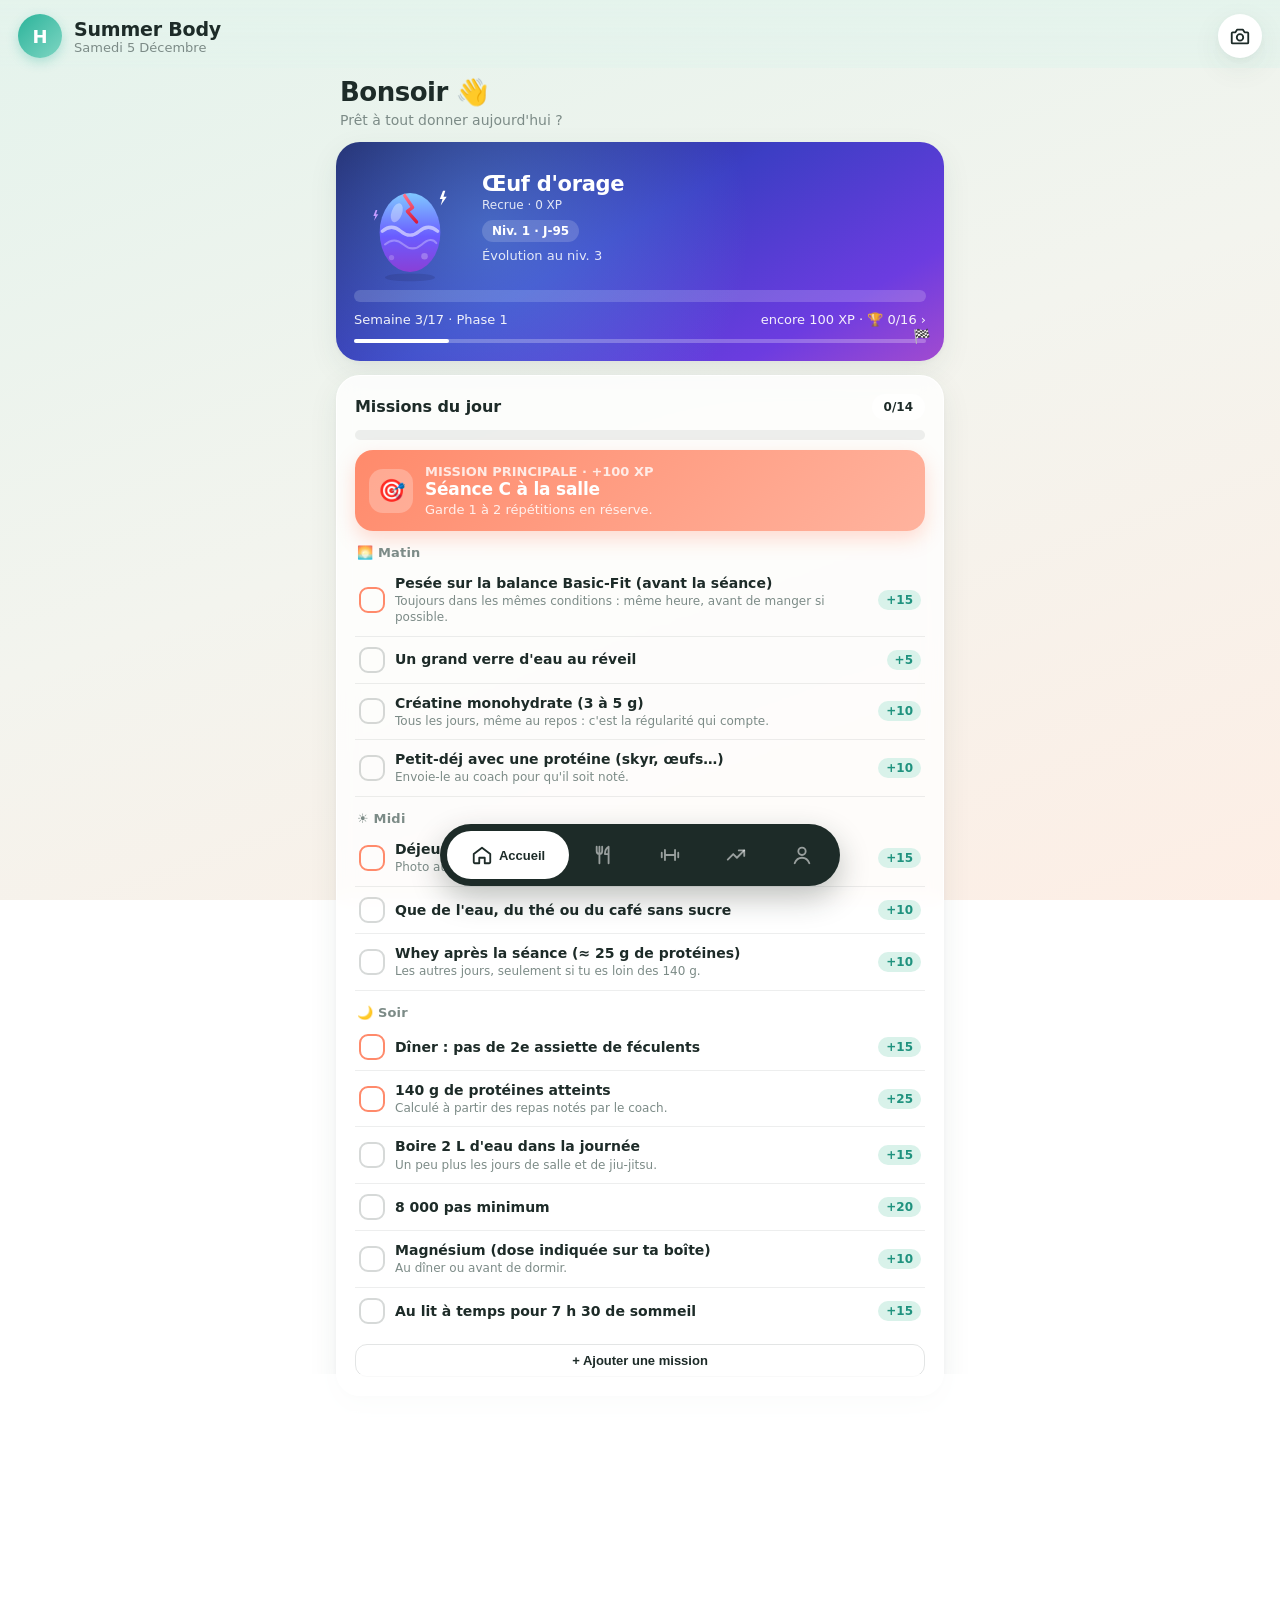
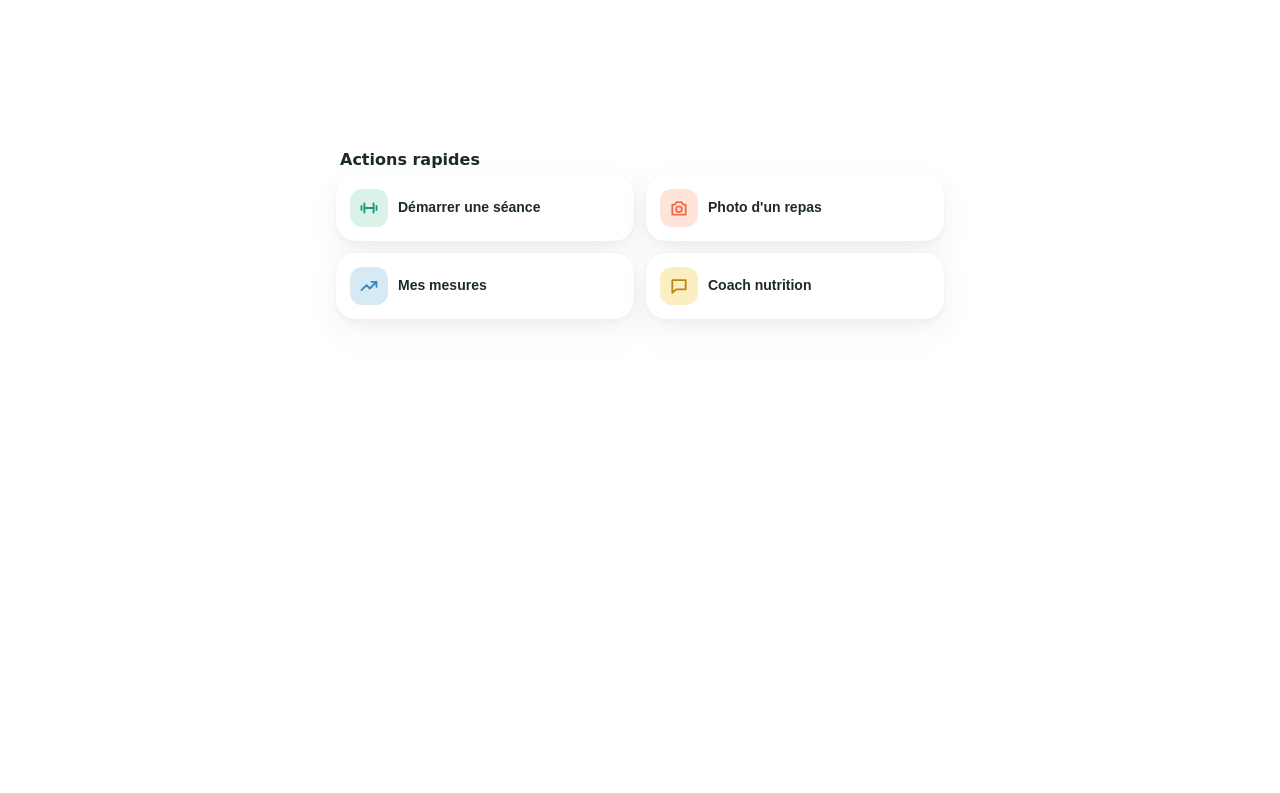
==== commit 772ec22c: "v2.5.2 : missions du jour automatiques avec correction manuelle possible" ====
--- a/app.html
+++ b/app.html
@@ -362,6 +362,53 @@
 .cmp-tag{position:absolute;top:10px;background:rgba(0,0,0,.55);color:#fff;font-size:12px;font-weight:700;padding:4px 8px;border-radius:10px}
 .cmp-tag.l{left:10px}.cmp-tag.r{right:10px}
 
+/* v2.4 : alternatives */
+.chips{display:flex;flex-wrap:wrap;gap:6px}
+.chip{border:0;border-radius:999px;padding:6px 10px;font:inherit;font-size:12px;font-weight:700;background:rgba(255,255,255,.8);color:var(--text);box-shadow:0 1px 3px rgba(0,0,0,.08);cursor:pointer}
+.chip.on{background:var(--teal);color:#fff}
+.alt-list{display:flex;flex-direction:column;gap:8px;margin-top:10px}
+.alt-row{display:flex;gap:10px;align-items:center;background:rgba(255,255,255,.75);border:0;border-radius:14px;padding:8px;text-align:left;font:inherit;color:inherit}
+.alt-row.cur{outline:2px solid var(--teal)}
+.alt-row.orig{cursor:pointer}
+.alt-row>span:nth-child(2),.alt-txt{flex:1;min-width:0;display:flex;flex-direction:column;gap:2px}
+.alt-tags{display:flex;flex-wrap:wrap;gap:4px;margin-top:2px}
+.alt-tags i{font-style:normal;font-size:10.5px;background:var(--teal-soft);border-radius:8px;padding:1px 6px}
+.alt-btns{display:flex;flex-direction:column;gap:6px;align-items:flex-end;flex:none}
+.demo-row .demo-in{display:flex;align-items:center;gap:10px;flex:1;min-width:0;background:none;border:0;padding:0;text-align:left;font:inherit;color:inherit;cursor:pointer}
+.demo-row .demo-in>span:nth-child(2){flex:1;min-width:0;display:flex;flex-direction:column}
+
+/* v2.5 : voix */
+.msg.assistant{position:relative;padding-right:34px}
+.say{position:absolute;right:6px;bottom:6px;border:0;background:var(--teal-soft);border-radius:50%;width:24px;height:24px;font-size:12px;line-height:24px;padding:0;cursor:pointer}
+#c-mic.rec{background:#e8664a;color:#fff;animation:recpulse 1s ease-in-out infinite}
+@keyframes recpulse{50%{box-shadow:0 0 0 8px rgba(232,102,74,.25)}}
+#voice{position:fixed;inset:0;z-index:60;display:flex;flex-direction:column;padding:calc(16px + env(safe-area-inset-top)) 18px calc(22px + env(safe-area-inset-bottom));background:radial-gradient(120% 80% at 50% 25%,#2d2a6e 0%,#1b1d4a 55%,#11132e 100%);color:#fff}
+.vc-top{display:flex;justify-content:space-between;align-items:center}
+.vc-top .btn{background:rgba(255,255,255,.14);color:#fff;box-shadow:none}
+.vc-auto{display:flex;gap:6px;align-items:center;opacity:.85}.vc-auto input{width:auto}
+.vc-mid{flex:1;display:flex;flex-direction:column;align-items:center;justify-content:center;gap:14px;text-align:center;overflow:auto;min-height:0}
+.vc-orb{position:relative;width:150px;height:150px;border-radius:50%;display:grid;place-items:center;font-size:54px;background:radial-gradient(circle at 35% 30%,#8fe9ff,#5b6cff 45%,#8a3cff 75%,#ff4f6d);box-shadow:0 0 60px rgba(120,120,255,.5);flex:none;cursor:pointer}
+.vc-ring{position:absolute;inset:-10px;border-radius:50%;border:2px solid rgba(143,233,255,.5);opacity:0}
+#voice[data-state=listen] .vc-ring{animation:vring 1.4s ease-out infinite}
+#voice[data-state=listen] .vc-ring.r2{animation-delay:.7s}
+#voice[data-state=think] .vc-orb{animation:vspin 1.6s linear infinite}
+#voice[data-state=speak] .vc-orb{animation:vtalk .5s ease-in-out infinite alternate}
+@keyframes vring{0%{transform:scale(.9);opacity:.9}100%{transform:scale(1.45);opacity:0}}
+@keyframes vspin{to{filter:hue-rotate(360deg)}}
+@keyframes vtalk{to{transform:scale(1.07);box-shadow:0 0 90px rgba(255,120,200,.55)}}
+.vc-state{font-weight:800;font-size:18px}
+.vc-you{font-size:15px;opacity:.8;font-style:italic;max-width:520px}
+.vc-coach{font-size:15.5px;line-height:1.5;background:rgba(255,255,255,.1);border-radius:18px;padding:12px 14px;max-width:560px;text-align:left}
+.vc-coach:empty{display:none}
+.vc-coach .logged{background:rgba(127,224,201,.2);color:#bff5e6;border-radius:10px;padding:4px 8px;display:inline-block}
+.vc-photo{position:relative}.vc-photo img{width:110px;height:110px;object-fit:cover;border-radius:16px}
+.vc-photo button{position:absolute;top:-8px;right:-8px;width:26px;height:26px;border-radius:50%;border:0;background:#fff;color:#000}
+.vc-bot{display:flex;justify-content:center;align-items:center;gap:26px;margin-top:10px}
+.vc-mic{width:82px;height:82px;border-radius:50%;border:0;font-size:34px;background:#fff;color:#1b1d4a;box-shadow:0 10px 30px rgba(0,0,0,.35);cursor:pointer}
+#voice[data-state=listen] .vc-mic{background:#e8664a;color:#fff}
+.vc-side{width:52px;height:52px;border-radius:50%;background:rgba(255,255,255,.14);color:#fff;box-shadow:none;font-size:20px;padding:0}
+.vc-hint{text-align:center;opacity:.6;margin-top:12px}
+
 </style>
 </head>
 <body>
@@ -391,7 +438,7 @@
 'use strict';
 /* Summer Body — appli de suivi 100 % locale (IndexedDB). Aucune donnée ne quitte le téléphone. */
 
-const APP_VERSION = '2.3.0';
+const APP_VERSION = '2.5.2';
 
 /* ---------------- Base de données locale ---------------- */
 const DB_NAME = 'summerbody';
@@ -570,6 +617,7 @@
 let currentTab = 'home';
 const VIEWS = {};
 async function go(tab) {
+  try { stopSpeak(); } catch { }
   currentTab = tab;
   document.querySelectorAll('#tabs button').forEach(b => b.classList.toggle('active', b.dataset.tab === tab));
   freeURLs();
@@ -690,6 +738,8 @@
 ];
 const norm = s => String(s || '').normalize('NFD').replace(/[\u0300-\u036f]/g, '').toLowerCase();
 function demoFor(name) {
+  const al = typeof ALT_BY !== 'undefined' && ALT_BY[name];
+  if (al) return al.id ? { id: al.id, cues: al.how ? [al.how] : [], urls: (al.frames || [0, 1]).map(f => `${DEMO_BASE}${al.id}/${f}.jpg`) } : null;
   const n = norm(name); const d = DEMOS.find(x => x[0].test(n)); if (!d) return null;
   const frames = d[3] || [0, 1];
   return { id: d[1], cues: d[2], urls: frames.map(f => `${DEMO_BASE}${d[1]}/${f}.jpg`) };
@@ -698,17 +748,146 @@
   if (!d) return `<span class="anim none ${cls}"><span>🏋️</span></span>`;
   return `<span class="anim ${d.urls.length > 1 ? 'flip' : ''} ${cls}">${d.urls.map(u => `<img src="${u}" alt="" crossorigin="anonymous" loading="lazy" onerror="this.parentNode.classList.add('off')">`).join('')}<span class="ph">📶</span></span>`;
 }
-function demoSheet(name, tip) {
-  const d = demoFor(name);
+function demoSheet(name, tip, back) {
+  const d = demoFor(name), al = ALT_BY[name];
   openSheet(`<h2>${esc(name)}</h2>
-    ${d ? demoAnim(d, 'big') : '<div class="muted small">Pas encore d\'animation pour cet exercice : regarde les vidéos ci-dessous.</div>'}
+    ${d ? demoAnim(d, 'big') : `<div class="muted small">Pas encore d'animation pour cet exercice : regarde les vidéos ci-dessous.</div>${al && al.how ? `<div class="card mint small" style="margin-top:10px">${esc(al.how)}</div>` : ''}`}
     ${d ? `<ol class="cues">${d.cues.map(c => `<li>${esc(c)}</li>`).join('')}</ol>` : ''}
     ${tip ? `<div class="card yellow small" style="margin-top:10px">💡 ${esc(tip)}</div>` : ''}
     <a class="btn block" style="margin-top:12px" href="https://www.youtube.com/results?search_query=${encodeURIComponent(name + ' exécution technique')}" target="_blank" rel="noopener">▶ Voir des vidéos de l'exercice (YouTube)</a>
     ${d ? '<div class="small muted" style="margin-top:8px;text-align:center">Animation : Free Exercise DB (domaine public)</div>' : ''}
-    <div class="sheet-actions"><button class="btn ghost" id="dm-c" style="flex:1">Fermer</button></div>`);
-  $('#dm-c').onclick = closeSheet;
-}
+    <div class="sheet-actions">${back ? '<button class="btn" id="dm-b" style="flex:1">← Alternatives</button>' : ''}<button class="btn ghost" id="dm-c" style="flex:1">Fermer</button></div>`);
+  $('#dm-c').onclick = closeSheet; if (back) $('#dm-b').onclick = back;
+}
+/* ---------------- Alternatives d'exercices (machine guidée, haltères, poulie, poids du corps, version douce) ---------------- */
+const ALT_TAGS = { m: '🏋️ Machine guidée', h: '💪 Haltères / barre', p: '🔗 Poulie', c: '🧍 Poids du corps', d: '🩹 Plus doux / débutant', x: '🏠 Sans salle' };
+const ALT_DB = [
+  ['Squat au Smith (guidé)', 'Smith_Machine_Squat', 'm', 'La barre est guidée : tu te concentres sur la descente sans gérer l\'équilibre.'],
+  ['Hack squat (machine)', 'Hack_Squat', 'md', 'Dos calé contre le dossier : très rassurant pour apprendre à descendre.'],
+  ['Presse à cuisses', 'Leg_Press', 'md', 'Aucune charge sur le dos, idéal si le squat te met mal à l\'aise.'],
+  ['Goblet squat (haltère)', 'Goblet_Squat', 'hdx', 'Haltère tenu contre la poitrine : le buste reste droit tout seul.'],
+  ['Squat au poids du corps', 'Bodyweight_Squat', 'cdx', 'Descends sur une chaise ou un banc pour contrôler la profondeur. 15–20 reps.'],
+  ['Chest press (machine)', 'Leverage_Chest_Press', 'md', 'Trajectoire guidée, pas besoin de pareur.'],
+  ['Développé couché au Smith', 'Smith_Machine_Bench_Press', 'm', 'Barre guidée avec crochets de sécurité.'],
+  ['Développé couché haltères', 'Dumbbell_Bench_Press', 'hd', 'Chaque bras travaille seul, plus naturel pour les épaules.'],
+  ['Écarté à la poulie (vis-à-vis)', 'Cable_Crossover', 'pd', 'Tension continue, très doux pour les épaules. 12–15 reps.'],
+  ['Pompes', 'Pushups', 'cx', 'Corps gainé comme une planche. Trop dur : mains sur un banc.'],
+  ['Pompes mains sur un banc', 'Incline_Push-Up', 'cdx', 'Version plus facile des pompes : plus le banc est haut, plus c\'est léger.'],
+  ['Pompes pieds surélevés', 'Push-Ups_With_Feet_Elevated', 'cx', 'Cible le haut des pectoraux, comme le développé incliné.'],
+  ['Développé incliné à la machine', 'Leverage_Incline_Chest_Press', 'md', 'Même angle que l\'incliné, trajectoire guidée.'],
+  ['Développé incliné au Smith', 'Smith_Machine_Incline_Bench_Press', 'm', 'Banc à 30° sous la barre guidée.'],
+  ['Écarté poulie bas vers haut', 'Low_Cable_Crossover', 'pd', 'Monte les mains vers le menton : haut des pecs sans charge lourde.'],
+  ['Rowing assis à la poulie', 'Seated_Cable_Rows', 'pd', 'Assis, dos droit : le plus simple pour sentir le dos.'],
+  ['Rowing machine (appui poitrine)', 'Leverage_High_Row', 'md', 'Poitrine calée contre l\'appui : impossible de tricher avec le bas du dos.'],
+  ['Rowing haltère un bras', 'One-Arm_Dumbbell_Row', 'h', 'Appui sur le banc, tire vers la hanche.'],
+  ['Rowing inversé (barre basse ou TRX)', 'Inverted_Row', 'cx', 'Plus les pieds sont avancés, plus c\'est dur.'],
+  ['Shoulder press (machine)', 'Leverage_Shoulder_Press', 'md', 'Dos calé, trajectoire guidée : épaules en sécurité.'],
+  ['Développé militaire au Smith', 'Smith_Machine_Overhead_Shoulder_Press', 'm', 'Assis sur un banc à 80°, barre guidée.'],
+  ['Développé épaules à la poulie', 'Cable_Shoulder_Press', 'pd', 'Mouvement fluide et doux pour les articulations.'],
+  ['Pompes piquées (épaules)', null, 'cx', 'Fesses en l\'air, tête qui descend entre les mains. Trop dur : mains sur un banc.'],
+  ['Curl marteau', 'Hammer_Curls', 'hd', 'Prise neutre : plus confortable pour les poignets et les coudes.'],
+  ['Curl à la poulie', 'Standing_Biceps_Cable_Curl', 'pd', 'Tension constante, facile à contrôler.'],
+  ['Curl à la machine (pupitre)', 'Machine_Bicep_Curl', 'md', 'Bras calés : aucun balancement possible.'],
+  ['Tractions supination (chin-up)', 'Chin-Up', 'c', 'Paumes vers toi : biceps + dos. Avec élastique si besoin.'],
+  ['Planche (gainage)', 'Plank', 'cdx', '3 × 30–45 s, corps bien aligné.'],
+  ['Gainage latéral', 'Side_Bridge', 'cdx', '3 × 20–30 s par côté : obliques et anti-rotation.'],
+  ['Dead bug', 'Dead_Bug', 'cdx', 'Dos collé au sol, bras et jambe opposés qui s\'allongent. 8 / côté.'],
+  ['Pallof press avec élastique', null, 'x', 'Même mouvement que la poulie, élastique accroché à un poteau.'],
+  ['Soulevé de terre roumain haltères', 'Stiff-Legged_Dumbbell_Deadlift', 'hd', 'Plus léger et plus facile à placer que la barre.'],
+  ['Hip thrust (barre ou machine)', 'Barbell_Hip_Thrust', 'hd', 'Haut du dos sur le banc, pousse les hanches vers le plafond. Zéro stress pour le bas du dos.'],
+  ['Leg curl (machine)', 'Lying_Leg_Curls', 'md', 'Isole les ischios sans charger le dos.'],
+  ['Extension lombaire (banc à 45°)', 'Hyperextensions_Back_Extensions', 'md', 'Fessiers et ischios, descente contrôlée.'],
+  ['Pont fessier au sol', 'Butt_Lift_Bridge', 'cdx', 'Pieds près des fesses, serre les fessiers en haut. 15–20 reps.'],
+  ['Tractions assistées (machine)', null, 'md', 'Plus tu mets de contrepoids, plus c\'est facile. Le meilleur chemin vers les vraies tractions.'],
+  ['Tractions avec élastique', 'Band_Assisted_Pull-Up', 'cd', 'L\'élastique t\'aide en bas du mouvement.'],
+  ['Tractions', 'Pullups', 'c', 'Si tu fais plus de 8 reps propres au tirage avec ton poids.'],
+  ['Tirage vertical prise large', 'Wide-Grip_Lat_Pulldown', 'm', 'Barre vers le haut de la poitrine.'],
+  ['Tirage vertical prise serrée', 'Close-Grip_Front_Lat_Pulldown', 'md', 'Poignée triangle, coudes le long du corps.'],
+  ['Tirage bras tendus à la poulie', 'Straight-Arm_Pulldown', 'pd', 'Bras presque tendus, ramène la barre vers les cuisses.'],
+  ['Fentes au Smith', 'Smith_Single-Leg_Split_Squat', 'm', 'Barre guidée : tu ne gères plus l\'équilibre.'],
+  ['Presse à une jambe', 'Leg_Press', 'md', 'Un pied au centre de la plateforme, charge divisée par deux.'],
+  ['Fentes arrière haltères', 'Dumbbell_Rear_Lunge', 'hd', 'Le pas en arrière est plus doux pour les genoux.'],
+  ['Step-up sur banc', 'Dumbbell_Step_Ups', 'hdx', 'Monte sur un banc en poussant sur le talon. Avec ou sans haltères.'],
+  ['Fentes au poids du corps', 'Bodyweight_Walking_Lunge', 'cdx', 'Fentes marchées, 12 / jambe.'],
+  ['Fentes bulgares', 'One_Leg_Barbell_Squat', 'h', 'Pied arrière sur le banc.'],
+  ['Élévations latérales à la poulie', 'Cable_Seated_Lateral_Raise', 'pd', 'Tension constante, très doux pour l\'épaule.'],
+  ['Élévations latérales assis', 'Seated_Side_Lateral_Raise', 'hd', 'Assis : impossible de prendre de l\'élan.'],
+  ['Élévations latérales élastique', 'Lateral_Raise_-_With_Bands', 'x', 'Pied sur l\'élastique, monte jusqu\'aux épaules.'],
+  ['Extension triceps à la corde', 'Triceps_Pushdown_-_Rope_Attachment', 'pd', 'Écarte la corde en bas : plus confortable pour les coudes.'],
+  ['Extension triceps haltère au-dessus de la tête', 'Standing_Dumbbell_Triceps_Extension', 'h', 'Coudes serrés, l\'haltère descend derrière la tête.'],
+  ['Dips assistés (machine)', 'Dip_Machine', 'md', 'Buste droit pour cibler les triceps.'],
+  ['Dips sur banc', 'Bench_Dips', 'cx', 'Mains sur un banc, jambes fléchies pour faciliter.'],
+  ['Pompes serrées', 'Push-Ups_-_Close_Triceps_Position', 'cx', 'Mains sous les épaules, coudes le long du corps.'],
+  ['Farmer walk à une main', 'Farmers_Walk', 'h', 'Un seul haltère : en plus, ton tronc résiste à l\'inclinaison.'],
+  ['Maintien d\'haltères (statique)', 'Farmers_Walk', 'hd', 'Debout, tiens 30–45 s sans bouger. Parfait si la salle est bondée.', [0]],
+  ['Suspension à la barre (dead hang)', 'Scapular_Pull-Up', 'c', 'Tiens le plus longtemps possible.', [0]],
+  ['Suspension pieds au sol (assistée)', 'Scapular_Pull-Up', 'cd', 'Barre basse ou Smith : garde les pieds au sol pour enlever du poids.', [0]],
+  ['Suspension à la serviette', null, 'c', 'Serviette autour de la barre : la poigne exacte des saisies au kimono.'],
+  ['Leg extension (machine)', 'Leg_Extensions', 'md', 'Isole les quadriceps : bien si les genoux râlent au squat.'],
+  ['Oiseau haltères (buste penché)', 'Seated_Bent-Over_Rear_Delt_Raise', 'hd', 'Assis, buste sur les cuisses, ouvre les bras sur les côtés.'],
+  ['Reverse pec deck (machine)', 'Reverse_Machine_Flyes', 'md', 'Face à la machine, ouvre les bras en arrière.'],
+  ['Face pull élastique', 'Back_Flyes_-_With_Bands', 'x', 'Élastique à hauteur du visage, tire vers le front.'],
+  ['Développé couché barre', 'Barbell_Bench_Press_-_Medium_Grip', 'h', 'Si tu es à l\'aise et que le banc est libre.'],
+];
+const ALT_BY = Object.fromEntries(ALT_DB.map(a => [a[0], { nom: a[0], id: a[1], tags: a[2], how: a[3], frames: a[4] }]));
+const EX_ALTS = [
+  [/^squat/, ['Squat au Smith (guidé)', 'Hack squat (machine)', 'Presse à cuisses', 'Goblet squat (haltère)', 'Squat au poids du corps']],
+  [/couche barre/, ['Chest press (machine)', 'Développé couché au Smith', 'Développé couché haltères', 'Pompes', 'Pompes mains sur un banc']],
+  [/rowing haltere/, ['Rowing machine (appui poitrine)', 'Rowing assis à la poulie', 'Rowing inversé (barre basse ou TRX)']],
+  [/militaire/, ['Shoulder press (machine)', 'Développé militaire au Smith', 'Développé épaules à la poulie', 'Pompes piquées (épaules)']],
+  [/^curl biceps/, ['Curl marteau', 'Curl à la poulie', 'Curl à la machine (pupitre)', 'Tractions supination (chin-up)']],
+  [/pallof/, ['Gainage latéral', 'Dead bug', 'Planche (gainage)', 'Pallof press avec élastique']],
+  [/roumain/, ['Soulevé de terre roumain haltères', 'Hip thrust (barre ou machine)', 'Leg curl (machine)', 'Extension lombaire (banc à 45°)', 'Pont fessier au sol']],
+  [/tirage vertical \(|tirage vertical$/, ['Tractions assistées (machine)', 'Tractions avec élastique', 'Tirage bras tendus à la poulie', 'Rowing inversé (barre basse ou TRX)', 'Tractions']],
+  [/incline/, ['Développé incliné à la machine', 'Développé incliné au Smith', 'Écarté poulie bas vers haut', 'Pompes pieds surélevés']],
+  [/bulgare/, ['Fentes au Smith', 'Presse à une jambe', 'Fentes arrière haltères', 'Step-up sur banc', 'Fentes au poids du corps']],
+  [/elevations laterales/, ['Élévations latérales à la poulie', 'Élévations latérales assis', 'Élévations latérales élastique']],
+  [/triceps/, ['Extension triceps à la corde', 'Dips assistés (machine)', 'Extension triceps haltère au-dessus de la tête', 'Dips sur banc', 'Pompes serrées']],
+  [/farmer/, ['Farmer walk à une main', 'Maintien d\'haltères (statique)', 'Suspension à la barre (dead hang)']],
+  [/^presse/, ['Hack squat (machine)', 'Goblet squat (haltère)', 'Leg extension (machine)', 'Squat au poids du corps']],
+  [/couche halteres/, ['Chest press (machine)', 'Développé couché barre', 'Écarté à la poulie (vis-à-vis)', 'Pompes']],
+  [/rowing assis|rowing.*poulie/, ['Rowing machine (appui poitrine)', 'Rowing haltère un bras', 'Rowing inversé (barre basse ou TRX)']],
+  [/tirage vertical prise serree/, ['Tractions assistées (machine)', 'Tirage vertical prise large', 'Tirage bras tendus à la poulie', 'Tractions supination (chin-up)']],
+  [/face pull/, ['Reverse pec deck (machine)', 'Oiseau haltères (buste penché)', 'Face pull élastique']],
+  [/dead hang|suspension/, ['Suspension pieds au sol (assistée)', 'Maintien d\'haltères (statique)', 'Suspension à la serviette']],
+];
+function altsFor(origName) {
+  const n = norm(origName), hit = EX_ALTS.find(x => x[0].test(n));
+  return hit ? hit[1].map(a => ALT_BY[a]).filter(Boolean) : [];
+}
+let SWAPS = {};
+async function getSwaps() { SWAPS = await getSetting('exSwaps', {}); return SWAPS; }
+const swapName = nom => SWAPS[nom] || nom;
+/* Fiche « Alternatives » : opts.onPick(nom, always) ; opts.current = nom en cours ; opts.orig = nom du programme */
+async function altSheet(orig, current, onPick, alwaysDefault = false) {
+  const alts = altsFor(orig); const swaps = await getSwaps();
+  let filter = '';
+  const draw = () => {
+    const list = alts.filter(a => !filter || a.tags.includes(filter));
+    const tagsUsed = [...new Set(alts.flatMap(a => a.tags.split('')))];
+    openSheet(`<h2>Alternatives</h2>
+      <div class="small muted">À la place de <b>${esc(orig)}</b>. Garde les mêmes séries et répétitions ; nouvelle charge = commence léger, 2–3 reps en réserve.</div>
+      <div class="chips" style="margin-top:10px"><button class="chip ${!filter ? 'on' : ''}" data-f="">Tout</button>${tagsUsed.map(t => `<button class="chip ${filter === t ? 'on' : ''}" data-f="${t}">${ALT_TAGS[t]}</button>`).join('')}</div>
+      <label class="row small" style="gap:8px;margin:10px 0 2px;align-items:center"><input type="checkbox" id="al-always" ${swaps[orig] || alwaysDefault ? 'checked' : ''} style="width:auto"> Toujours utiliser mon choix pour cet exercice</label>
+      <div class="alt-list">
+        ${current !== orig ? `<button class="alt-row orig" data-n="${esc(orig)}">${demoAnim(demoFor(orig), 'mini')}<span><b>↩ ${esc(orig)}</b><span class="small muted">Revenir à l'exercice du programme</span></span></button>` : ''}
+        ${list.map(a => `<div class="alt-row ${a.nom === current ? 'cur' : ''}">${demoAnim(demoFor(a.nom), 'mini')}
+          <span class="alt-txt"><b>${esc(a.nom)}</b><span class="small muted">${esc(a.how)}</span><span class="alt-tags">${a.tags.split('').map(t => `<i>${ALT_TAGS[t]}</i>`).join('')}</span></span>
+          <span class="alt-btns"><button class="btn sm" data-see="${esc(a.nom)}">Voir</button>${a.nom === current ? '<span class="small" style="font-weight:700">✓</span>' : `<button class="btn sm primary" data-n="${esc(a.nom)}">Choisir</button>`}</span></div>`).join('')}
+      </div>
+      <div class="sheet-actions"><button class="btn ghost" id="al-c" style="flex:1">Fermer</button></div>`);
+    document.querySelectorAll('.chips [data-f]').forEach(b => b.onclick = () => { filter = b.dataset.f; draw(); });
+    document.querySelectorAll('[data-see]').forEach(b => b.onclick = () => demoSheet(b.dataset.see, '', () => altSheet(orig, current, onPick, alwaysDefault)));
+    document.querySelectorAll('.alt-list [data-n]').forEach(b => b.onclick = async () => {
+      const name = b.dataset.n, always = $('#al-always').checked, sw = await getSwaps();
+      if (always && name !== orig) sw[orig] = name; else delete sw[orig];
+      await setSetting('exSwaps', sw); SWAPS = sw; closeSheet(); onPick(name, always);
+    });
+    $('#al-c').onclick = closeSheet;
+  };
+  draw();
+}
+
 async function prefetchDemos() {
   try {
     if (!navigator.onLine || (await getSetting('demosCached')) === DEMO_VER) return;
@@ -959,7 +1138,12 @@
   const tasks = tasksFor(k, (rec && rec.custom) || []);
   const d = ix[k] || { meals: { matin: 0, midi: 0, soir: 0 }, prot: 0, workouts: 0, jjb: 0, weigh: false, checkin: false };
   const done = (rec && rec.done) || {};
-  const list = tasks.map(t => ({ ...t, autoDone: !!(t.auto && t.auto(d)), done: !!done[t.id] || !!(t.auto && t.auto(d)) }));
+  // Automatique par défaut ; une correction manuelle (true/false dans rec.done) l'emporte toujours.
+  const list = tasks.map(t => {
+    const autoDone = !!(t.auto && t.auto(d));
+    const manual = Object.prototype.hasOwnProperty.call(done, t.id);
+    return { ...t, autoDone, manual, done: manual ? !!done[t.id] : autoDone };
+  });
   const xp = list.filter(t => t.done).reduce((a, t) => a + t.xp, 0);
   const perfect = list.length > 0 && list.every(t => t.done);
   return { list, xp: xp + (perfect ? 50 : 0), perfect, doneCount: list.filter(t => t.done).length };
@@ -992,7 +1176,8 @@
     const k = dateKey(d), st = dayStatus(k, recs[k], ix);
     xp += st.xp; daysXp[k] = st.xp;
     if (st.perfect) perfectDays++;
-    if ((ix[k] || {}).prot >= 140 || (recs[k] && recs[k].done && recs[k].done.protein)) protDays++;
+    const pt = st.list.find(t => t.id === 'protein');
+    if (pt ? pt.done : (ix[k] || {}).prot >= 140) protDays++;
     const main = st.list.find(t => t.id === 'main');
     if (main && main.done && /Jiu-jitsu/.test(main.label)) jjb++;
   }
@@ -1041,9 +1226,9 @@
 async function toggleTask(k, t) {
   const before = await computeGame();
   const rec = await getDayRec(k);
-  if (t.autoDone && !rec.done[t.id]) { toast('✓ Déjà validée automatiquement'); return; }
-  rec.done[t.id] = !rec.done[t.id];
-  if (!rec.done[t.id]) delete rec.done[t.id];
+  const next = !t.done;
+  if (t.auto && next === t.autoDone) { delete rec.done[t.id]; toast('↺ Revenue en automatique'); }
+  else { rec.done[t.id] = next; if (t.auto) toast(next ? '✓ Validée manuellement' : '✗ Décochée (correction manuelle)'); }
   await setSetting('day:' + k, rec);
   const after = await computeGame();
   const diff = after.xp - before.xp;
@@ -1115,7 +1300,7 @@
   const row = t => `<div class="task ${t.done ? 'done' : ''} ${t.prio === 'haute' ? 'hi' : ''}" data-task="${t.id}">
       <span class="tick">${t.done ? '✓' : ''}</span>
       <span class="tl"><span class="tx">${esc(t.label)}</span>${t.hint ? `<span class="th">${esc(t.hint)}</span>` : ''}</span>
-      <span class="xp">${t.autoDone ? 'auto · ' : ''}+${t.xp}</span>
+      <span class="xp">${t.auto && t.manual && t.done !== t.autoDone ? 'corrigé · ' : t.autoDone && t.done ? 'auto · ' : ''}+${t.xp}</span>
       ${/^c[0-9a-z]{10,}$/.test(t.id) ? `<button class="rm" data-rm="${t.id}" aria-label="Retirer">×</button>` : ''}</div>`;
   const total = st.list.length, done = st.doneCount;
   return `<div class="card missions">
@@ -1379,15 +1564,17 @@
   const tm = meals.filter(m => m.date === today);
   const S = k => Math.round(tm.reduce((a, m) => a + (m[k] || 0), 0));
   const kc = S('kcal'), P = S('p'), G = S('g'), Lp = S('l');
-  const macroK = P * 4 + G * 4 + Lp * 9 || 1;
+  // Cibles du jour : protéines 140 g, lipides ≈ 25 % des kcal, glucides = le reste
+  const kT = goals.kcalTarget || 2600;
+  const tP = 140, tL = Math.round(kT * 0.25 / 9), tG = Math.max(50, Math.round((kT - tP * 4 - tL * 9) / 4));
   const summary = `<div class="card">
       <div class="row between"><div><div class="small muted" style="font-weight:600">Calories aujourd'hui</div><div style="font-size:28px;font-weight:800;letter-spacing:-.6px">${kc.toLocaleString('fr-BE')} <span class="small muted">kcal</span></div></div>
         ${goals.kcalTarget ? `<div class="small muted" style="text-align:right">Repère<br><b style="color:var(--text)">${goals.kcalTarget.toLocaleString('fr-BE')}</b></div>` : ''}</div>
       ${goals.kcalTarget ? `<div class="bar"><i style="width:${Math.min(100, kc / goals.kcalTarget * 100)}%"></i></div>` : ''}
     </div>
     <div class="macros">
-      ${[['Protéines', P, P * 4, 'var(--teal)'], ['Glucides', G, G * 4, 'var(--peach)'], ['Lipides', Lp, Lp * 9, '#e5b93a']].map(([t, g, k, c]) =>
-        `<div class="macro"><span class="t">${t}</span>${ring(k / macroK * 100, { size: 58, stroke: 7, color: c, track: 'rgba(29,43,40,.07)', label: '', sub: Math.round(k / macroK * 100) + '%' })}<span class="v">${g} g</span></div>`).join('')}
+      ${[['Protéines', P, tP, 'var(--teal)'], ['Glucides', G, tG, 'var(--peach)'], ['Lipides', Lp, tL, '#e5b93a']].map(([t, g, tg, c]) =>
+        `<div class="macro"><span class="t">${t}</span>${ring(Math.min(100, g / tg * 100), { size: 58, stroke: 7, color: c, track: 'rgba(29,43,40,.07)', label: '', sub: Math.round(g / tg * 100) + '%' })}<span class="v">${g}<span class="muted" style="font-size:12px;font-weight:600"> / ${tg} g</span></span></div>`).join('')}
     </div>
     <div class="sec-title"><span>Mes repas</span></div>`;
 
@@ -1430,12 +1617,13 @@
   const kcalToday = meals.filter(m => m.date === today).reduce((a, m) => a + (m.kcal || 0), 0);
   const goals = await getGoals();
 
-  const bubbles = msgs.slice(-80).map(m => {
+  const bubbles = msgs.filter(m => !(m.role === 'assistant' && !m.text && !m.loggedMealId)).slice(-80).map(m => {
     const meal = m.mealId && mealById[m.mealId];
     const photo = m.photo || (meal && meal.photo && m.role === 'user' ? meal.photo : null);
     let html = `<div class="msg ${m.role}">`;
     if (photo) html += `<img src="${blobURL(photo)}" alt="">`;
-    if (m.text) html += `<div>${m.role === 'assistant' ? mdLite(m.text) : esc(m.text)}</div>`;
+    if (m.text) html += `<div>${m.role === 'assistant' ? mdLite(m.text) : (m.voice ? '🎤 ' : '') + esc(m.text)}</div>`;
+    if (m.role === 'assistant' && m.text) html += `<button class="say" data-say="${m.id}" aria-label="Écouter">🔊</button>`;
     if (m.status === 'pending') html += `<div class="small" style="opacity:.75;margin-top:4px">⏳ En attente de réseau</div>`;
     if (m.status === 'error') html += `<div class="small" style="color:#ffd0d0;margin-top:4px">⚠️ ${esc(m.error || 'Échec')} <button class="btn sm" data-retry="${m.id}">Réessayer</button></div>`;
     html += `</div>`;
@@ -1447,7 +1635,8 @@
   }).join('');
 
   view().innerHTML = segHTML() + `
-    <div class="small muted" style="text-align:center;margin:-2px 0 6px">Aujourd'hui : <span class="kcal">≈ ${Math.round(kcalToday)} kcal</span>${goals.kcalTarget ? ' / ' + goals.kcalTarget : ''}</div>
+    <div class="row between" style="margin:-2px 0 8px;align-items:center"><div class="small muted">Aujourd'hui : <span class="kcal">≈ ${Math.round(kcalToday)} kcal</span>${goals.kcalTarget ? ' / ' + goals.kcalTarget : ''}</div>
+      <button class="btn sm primary" id="go-voice">🎧 Mode vocal</button></div>
     ${!key ? `<div class="card"><h2>Active ton coach nutrition</h2><div class="small muted">Ajoute ta clé API Claude dans <b>Profil → Coach nutrition</b> pour recevoir tes estimations directement ici.</div>
       <button class="btn primary block" style="margin-top:10px" id="go-key">Ajouter ma clé</button></div>` : ''}
     <div id="chat">${bubbles || `<div class="empty"><div class="big">🍽️</div>Envoie une photo de ton plat avec deux mots,<br>je l'estime et je l'ajoute à ton journal.<br><br><span class="small">Tu peux aussi me demander : « qu'est-ce que je mange ce soir ? »</span></div>`}
@@ -1458,6 +1647,7 @@
       <div class="row" style="gap:8px">
         <button class="btn" id="c-cam" aria-label="Photo">📷</button>
         <textarea id="c-text" rows="1" placeholder="Ex. pâtes bolo, grosse part"></textarea>
+        <button class="btn" id="c-mic" aria-label="Dicter">🎤</button>
         <button class="btn primary" id="c-send" aria-label="Envoyer">➤</button>
       </div>
     </div>`;
@@ -1465,6 +1655,10 @@
   const gk = $('#go-key'); if (gk) gk.onclick = () => go('settings');
   view().querySelectorAll('.logged').forEach(el => el.onclick = () => mealSheet(mealById[el.dataset.meal]));
   view().querySelectorAll('[data-retry]').forEach(b => b.onclick = () => retryMsg(b.dataset.retry));
+  const byId = Object.fromEntries(msgs.map(m => [m.id, m]));
+  view().querySelectorAll('[data-say]').forEach(b => b.onclick = () => { if (speechSynthesis.speaking) { stopSpeak(); return; } speak(byId[b.dataset.say].text); });
+  $('#go-voice').onclick = openVoiceMode;
+  bindDictation();
 
   let photo = null;
   const ta = $('#c-text');
@@ -1490,6 +1684,162 @@
   view().querySelectorAll('#chat img').forEach(i => i.addEventListener('load', toBottom, { once: true }));
 }
 
+/* ---------------- Voix : dictée (reconnaissance vocale) + lecture des réponses + mode conversation ---------------- */
+const SR = window.SpeechRecognition || window.webkitSpeechRecognition;
+let recog = null, voiceMode = null, frVoice = null;
+function pickVoice() {
+  if (!('speechSynthesis' in window)) return null;
+  const vs = speechSynthesis.getVoices().filter(v => /^fr/i.test(v.lang));
+  frVoice = vs.find(v => /fr-(FR|BE)/i.test(v.lang) && /google|natural|premium|enhanced/i.test(v.name)) || vs.find(v => /fr-(FR|BE)/i.test(v.lang)) || vs[0] || null;
+  return frVoice;
+}
+if ('speechSynthesis' in window) { pickVoice(); speechSynthesis.onvoiceschanged = pickVoice; }
+function speakable(t) {
+  return String(t || '')
+    .replace(/<repas>[\s\S]*?<\/repas>/gi, '')
+    .replace(/[*_#`>|]/g, ' ')
+    .replace(/\p{Extended_Pictographic}|️/gu, '')
+    .replace(/≈\s*|~\s*/g, 'environ ')
+    .replace(/(\d)\s*kcal\b/gi, '$1 kilocalories').replace(/\bkcal\b/gi, 'kilocalories')
+    .replace(/(\d)\s*g\b/g, '$1 grammes').replace(/(\d)\s*kg\b/g, '$1 kilos')
+    .replace(/(\d)\s*[–-]\s*(\d)/g, '$1 à $2')
+    .replace(/\s+/g, ' ').replace(/\s+([.,!?…])/g, '$1').trim();
+}
+function speak(text, onEnd) {
+  if (!('speechSynthesis' in window)) { onEnd && onEnd(); return; }
+  speechSynthesis.cancel();
+  const parts = speakable(text).match(/[^.!?…]+[.!?…]*/g) || [];
+  if (!parts.length) { onEnd && onEnd(); return; }
+  let i = 0;
+  const next = () => {
+    if (i >= parts.length) { onEnd && onEnd(); return; }
+    const u = new SpeechSynthesisUtterance(parts[i++].trim());
+    u.lang = 'fr-FR'; if (frVoice || pickVoice()) u.voice = frVoice; u.rate = 1.05;
+    u.onend = next; u.onerror = () => { onEnd && onEnd(); };
+    speechSynthesis.speak(u);
+  };
+  next();
+}
+function stopSpeak() { try { speechSynthesis.cancel(); } catch { } }
+function srErrorMsg(e) {
+  return e === 'not-allowed' || e === 'service-not-allowed' ? 'Micro refusé : autorise le micro pour cette appli dans les réglages du navigateur.'
+    : e === 'network' ? 'La reconnaissance vocale ne répond pas (réseau, ou navigateur comme Brave qui la bloque). Utilise Chrome, ou le micro de ton clavier.'
+    : e === 'no-speech' ? 'Je n\'ai rien entendu, réessaie.'
+    : e === 'audio-capture' ? 'Aucun micro détecté.' : 'Reconnaissance vocale indisponible (' + e + ').';
+}
+/* Écoute une phrase. cb.onText(texte provisoire), cb.onFinal(texte), cb.onError(msg), cb.onEnd() */
+function listen(cb) {
+  if (!SR) { cb.onError && cb.onError('Ton navigateur ne gère pas la dictée : utilise Chrome sur Android, ou le micro de ton clavier.'); return null; }
+  stopSpeak(); try { recog && recog.abort(); } catch { }
+  const r = new SR(); recog = r;
+  r.lang = 'fr-FR'; r.interimResults = true; r.continuous = false; r.maxAlternatives = 1;
+  let finalTxt = '', gotFinal = false;
+  r.onresult = ev => {
+    let interim = '';
+    for (let i = ev.resultIndex; i < ev.results.length; i++) {
+      const t = ev.results[i][0].transcript;
+      if (ev.results[i].isFinal) finalTxt += t; else interim += t;
+    }
+    cb.onText && cb.onText((finalTxt + interim).trim());
+  };
+  r.onerror = ev => { if (ev.error !== 'aborted') cb.onError && cb.onError(srErrorMsg(ev.error), ev.error); };
+  r.onend = () => { recog = null; if (finalTxt.trim() && !gotFinal) { gotFinal = true; cb.onFinal && cb.onFinal(finalTxt.trim()); } cb.onEnd && cb.onEnd(); };
+  try { r.start(); } catch (e) { cb.onError && cb.onError('Le micro est déjà utilisé.'); return null; }
+  return r;
+}
+function stopListen() { try { recog && recog.stop(); } catch { } }
+
+/* Dictée dans la zone de texte du chat */
+function bindDictation() {
+  const b = $('#c-mic'), ta = $('#c-text'); if (!b) return;
+  b.onclick = () => {
+    if (recog) { stopListen(); return; }
+    const base = ta.value.trim();
+    b.classList.add('rec');
+    listen({
+      onText: t => { ta.value = (base ? base + ' ' : '') + t; ta.oninput && ta.oninput(); },
+      onError: m => toast(m, 4000),
+      onEnd: () => b.classList.remove('rec'),
+    });
+  };
+}
+
+/* Mode vocal plein écran : parler → coach → réponse lue → (on réécoute) */
+async function openVoiceMode() {
+  if (!(await getSetting('apiKey'))) { toast('Ajoute d\'abord ta clé API dans Profil → Coach nutrition.', 3500); return; }
+  const auto = await getSetting('voiceAuto', true);
+  const ov = document.createElement('div'); ov.id = 'voice'; document.body.appendChild(ov);
+  voiceMode = { state: 'idle', auto, photo: null, closed: false };
+  ov.innerHTML = `<div class="vc-top"><button class="btn sm" id="vc-x">✕ Fermer</button>
+      <label class="small vc-auto"><input type="checkbox" id="vc-auto" ${auto ? 'checked' : ''}> Conversation continue</label></div>
+    <div class="vc-mid">
+      <div class="vc-orb" id="vc-orb"><div class="vc-ring"></div><div class="vc-ring r2"></div><span id="vc-ico">🎙️</span></div>
+      <div class="vc-state" id="vc-state">Touche le micro et parle</div>
+      <div class="vc-you" id="vc-you"></div>
+      <div class="vc-coach" id="vc-coach"></div>
+      <div class="vc-photo" id="vc-photo" hidden><img id="vc-pimg" alt=""><button id="vc-prm">×</button></div>
+    </div>
+    <div class="vc-bot">
+      <input type="file" id="vc-file" accept="image/*" capture="environment" hidden>
+      <button class="btn vc-side" id="vc-cam" aria-label="Photo">📷</button>
+      <button class="vc-mic" id="vc-mic" aria-label="Parler">🎤</button>
+      <button class="btn vc-side" id="vc-stop" aria-label="Couper la voix">🔇</button>
+    </div>
+    <div class="small vc-hint">Ex. « J'ai mangé un poulet riz brocolis, grosse assiette » · « Qu'est-ce que je mange ce soir ? »</div>`;
+  const set = (state, label) => {
+    if (!voiceMode) return; voiceMode.state = state;
+    ov.dataset.state = state; $('#vc-state').textContent = label;
+    $('#vc-ico').textContent = state === 'listen' ? '👂' : state === 'think' ? '🤔' : state === 'speak' ? '🗣️' : '🎙️';
+  };
+  const close = () => { voiceMode && (voiceMode.closed = true); stopListen(); stopSpeak(); ov.remove(); voiceMode = null; refreshChatIfVisible(); };
+  const startListen = () => {
+    if (!voiceMode || voiceMode.closed) return;
+    set('listen', 'Je t\'écoute…'); $('#vc-you').textContent = '';
+    listen({
+      onText: t => { $('#vc-you').textContent = t; },
+      onFinal: t => ask(t),
+      onError: (m, code) => { set('idle', code === 'no-speech' ? 'Je n\'ai rien entendu. Touche le micro pour réessayer.' : m); },
+      onEnd: () => { if (voiceMode && voiceMode.state === 'listen') set('idle', 'Touche le micro et parle'); },
+    });
+  };
+  const ask = async (text) => {
+    if (!voiceMode) return;
+    set('think', 'Je réfléchis…'); $('#vc-you').textContent = '« ' + text + ' »'; $('#vc-coach').textContent = '';
+    const t0 = Date.now();
+    await dbPut('chat', { id: uid(), ts: t0, role: 'user', text, photo: voiceMode.photo, status: 'pending', voice: true });
+    voiceMode.photo = null; $('#vc-photo').hidden = true;
+    await sendToCoach({ voice: true });
+    if (!voiceMode || voiceMode.closed) return;
+    const msgs = await chatAll(); const rep = [...msgs].reverse().find(m => m.role === 'assistant' && m.ts >= t0);
+    if (!rep) { const u = msgs.find(m => m.ts === t0); set('idle', u && u.error ? '⚠️ ' + u.error : 'Pas de réponse (réseau ?). Réessaie.'); return; }
+    let say = rep.text;
+    if (rep.loggedMealId) { const m = await dbGet('meals', rep.loggedMealId); if (m && !/kcal/i.test(rep.text)) say += ` C'est noté : ${m.desc}, environ ${m.kcal} kilocalories.`; }
+    $('#vc-coach').innerHTML = mdLite(rep.text) + (rep.loggedMealId ? '<div class="logged" style="margin-top:8px">✓ Ajouté au journal</div>' : '');
+    set('speak', 'Le coach répond… (touche pour couper)');
+    speak(say, () => { if (!voiceMode || voiceMode.closed || voiceMode.state !== 'speak') return; if (voiceMode.auto) startListen(); else set('idle', 'Touche le micro pour répondre'); });
+  };
+  $('#vc-x').onclick = close;
+  $('#vc-auto').onchange = async e => { voiceMode.auto = e.target.checked; await setSetting('voiceAuto', voiceMode.auto); };
+  $('#vc-mic').onclick = () => {
+    const st = voiceMode.state;
+    if (st === 'listen') stopListen();
+    else if (st === 'speak') { stopSpeak(); startListen(); }
+    else if (st === 'think') toast('Le coach réfléchit…');
+    else startListen();
+  };
+  $('#vc-orb').onclick = () => { if (voiceMode.state === 'speak') { stopSpeak(); set('idle', 'Touche le micro pour répondre'); } };
+  $('#vc-stop').onclick = () => { stopSpeak(); stopListen(); set('idle', 'Touche le micro et parle'); };
+  $('#vc-cam').onclick = () => $('#vc-file').click();
+  $('#vc-file').onchange = async () => {
+    const f = $('#vc-file').files[0]; if (!f) return;
+    voiceMode.photo = await resizeImage(f); $('#vc-pimg').src = blobURL(voiceMode.photo); $('#vc-photo').hidden = false;
+    set('idle', 'Photo prête : touche le micro et décris ton plat');
+  };
+  $('#vc-prm').onclick = () => { voiceMode.photo = null; $('#vc-photo').hidden = true; $('#vc-file').value = ''; };
+  set('idle', SR ? 'Touche le micro et parle' : 'Dictée indisponible sur ce navigateur (utilise Chrome)');
+  if (SR) startListen();
+}
+
 function refreshChatIfVisible() { if (currentTab === 'meals' && mealsMode === 'chat') { freeURLs(); renderChat(); } }
 
 async function blobToBase64Jpeg(blob, max = 1024) {
@@ -1524,7 +1874,7 @@
 
 async function buildApiMessages(msgs) {
   // On garde les 16 derniers messages valides ; seules les 2 dernières photos sont envoyées (économie).
-  const usable = msgs.filter(m => m.role === 'user' || (m.role === 'assistant' && !m.status)).slice(-16);
+  const usable = msgs.filter(m => m.role === 'user' || (m.role === 'assistant' && !m.status && (m.raw || m.text))).slice(-16);
   const photoIdx = new Set(usable.map((m, i) => (m.role === 'user' && (m.photo || m.mealId)) ? i : -1).filter(i => i >= 0).slice(-2));
   const meals = Object.fromEntries((await dbAll('meals')).map(m => [m.id, m]));
   const out = [];
@@ -1554,7 +1904,7 @@
   try { return { clean, meal: JSON.parse(m[1]) }; } catch { return { clean, meal: null }; }
 }
 
-async function sendToCoach() {
+async function sendToCoach(opts = {}) {
   if (chatBusy) return;
   const key = await getSetting('apiKey');
   let msgs = await chatAll();
@@ -1571,7 +1921,9 @@
   chatBusy = true; refreshChatIfVisible();
   try {
     const model = await getSetting('model', MODELS[0][0]);
-    const body = { model, max_tokens: 900, system: await buildSystemPrompt(), messages: await buildApiMessages(msgs) };
+    let system = await buildSystemPrompt();
+    if (opts.voice) system += "\n\nMODE VOCAL : Hicham te parle à voix haute et ta réponse sera lue par une voix de synthèse. Réponds en 2 à 4 phrases courtes et naturelles, comme à l'oral, sans tableau, sans liste à puces, sans titres ni émojis. Garde quand même le bloc <repas> si tu dois enregistrer un repas (il n'est pas lu). Sa transcription peut contenir des erreurs de dictée : devine le sens le plus probable.";
+    const body = { model, max_tokens: 1500, system, messages: await buildApiMessages(msgs) };
     const res = await fetch(API_URL, {
       method: 'POST',
       headers: { 'content-type': 'application/json', 'x-api-key': key, 'anthropic-version': '2023-06-01', 'anthropic-dangerous-direct-browser-access': 'true' },
@@ -1585,6 +1937,10 @@
     const data = await res.json();
     const raw = (data.content || []).filter(c => c.type === 'text').map(c => c.text).join('\n').trim();
     const { clean, meal } = parseMealTag(raw);
+    if (!clean && !(meal && meal.kcal != null)) {
+      const why = data.stop_reason === 'max_tokens' ? 'réponse coupée (trop longue)' : data.stop_reason === 'refusal' ? 'le coach a refusé de répondre' : `réponse vide (${data.stop_reason || 'raison inconnue'})`;
+      throw Object.assign(new Error('Pas de réponse du coach'), { detail: why });
+    }
     const reply = { id: uid(), ts: Date.now(), role: 'assistant', text: clean, raw };
     const lastUser = pending[pending.length - 1];
     if (meal && meal.kcal != null) reply.loggedMealId = await logMealFromChat(meal, lastUser, msgs);
@@ -1720,15 +2076,16 @@
 let restTimer = null;
 
 async function startSession(day) {
-  const workouts = await dbAll('workouts');
+  const workouts = await dbAll('workouts'); await getSwaps();
   const s = {
     id: uid(), date: dateKey(), start: timeNow(), ts: Date.now(),
     name: day ? day.nom : 'Séance libre', programDay: day ? day.nom : null,
     deload: isDeload(dateKey()), technique: progWeek(dateKey()) >= 1 && progWeek(dateKey()) <= 2,
     exercises: day ? day.exercices.map(e => {
       const series = Math.max(1, (e.series || 3) - (isDeload(dateKey()) ? 1 : 0));
-      return { name: e.nom, target: e.reps ? `${series}×${e.reps}` : '', rest: e.repos || 90, tip: e.conseil || '',
-        sets: [...Array(series)].map((_, i) => prefillSet(workouts, e.nom, i)) };
+      const nm = swapName(e.nom), al = nm !== e.nom ? ALT_BY[nm] : null;
+      return { name: nm, orig: e.nom, target: e.reps ? `${series}×${e.reps}` : '', rest: e.repos || 90, tip: al ? al.how : (e.conseil || ''),
+        sets: [...Array(series)].map((_, i) => prefillSet(workouts, nm, i)) };
     }) : [],
   };
   await setSetting('activeSession', s);
@@ -1922,7 +2279,8 @@
   openSheet(`<h2 style="text-transform:capitalize">${fmtDay(k)}</h2>
     <div class="muted small">${p.inProg ? `Semaine ${progWeek(k)}/17${phaseOf(k) ? ` · Phase ${phaseOf(k).n} : ${esc(phaseOf(k).nom)}` : ''}` : esc(p.label)}</div>
     <div class="card ${p.kind === 'gym' ? 'mint' : p.kind === 'jjb' ? 'lilac' : ''}" style="margin-top:12px"><div style="font-size:17px;font-weight:800">${p.ico} ${esc(p.label)}</div>
-      ${p.kind === 'gym' ? `<div class="demo-list">${p.seance.exercices.map((e, i) => `<button class="demo-row" data-dx="${i}">${demoAnim(demoFor(e.nom), 'mini')}<span><b>${esc(e.nom)}</b><span class="small muted">${e.series}×${esc(e.reps || '')}</span></span><span class="muted">›</span></button>`).join('')}</div>` : ''}
+      ${p.kind === 'gym' ? `<div class="demo-list">${p.seance.exercices.map((e, i) => { const nm = swapName(e.nom); return `<div class="demo-row"><button class="demo-in" data-dx="${i}">${demoAnim(demoFor(nm), 'mini')}<span><b>${esc(nm)}</b><span class="small muted">${e.series}×${esc(e.reps || '')}${nm !== e.nom ? ` · remplace ${esc(e.nom)}` : ''}</span></span></button>${altsFor(e.nom).length ? `<button class="btn sm" data-ax="${i}" title="Alternatives">🔄</button>` : ''}</div>`; }).join('')}</div>
+      <div class="small muted" style="margin-top:6px">🔄 = choisir une alternative (machine, haltères, poids du corps…) pour toutes les prochaines séances.</div>` : ''}
       ${p.deload ? '<div class="small" style="margin-top:6px;font-weight:700">Semaine allégée : une série de moins.</div>' : ''}
       ${p.checkin ? '<div class="small" style="margin-top:6px;font-weight:700">📸 Check-in : balance Basic-Fit, tour de taille, photos.</div>' : ''}
       ${p.festive ? '<div class="small" style="margin-top:6px">🎄 Fêtes : profite, garde les protéines et la salle.</div>' : ''}</div>
@@ -1934,7 +2292,8 @@
   $('#ds-c').onclick = closeSheet;
   const goB = $('#ds-go'); if (goB) goB.onclick = async () => { closeSheet(); await startSession(p.seance); trainMode = 'seances'; go('train'); };
   const jb = $('#ds-jjb'); if (jb) jb.onclick = () => jjbSheet(k);
-  document.querySelectorAll('[data-dx]').forEach(el => el.onclick = () => { const e = p.seance.exercices[+el.dataset.dx]; demoSheet(e.nom, e.conseil); });
+  document.querySelectorAll('[data-dx]').forEach(el => el.onclick = () => { const e = p.seance.exercices[+el.dataset.dx], nm = swapName(e.nom); demoSheet(nm, nm === e.nom ? e.conseil : '', () => daySheet(k, s, ws)); });
+  document.querySelectorAll('[data-ax]').forEach(el => el.onclick = () => { const e = p.seance.exercices[+el.dataset.ax]; altSheet(e.nom, swapName(e.nom), () => daySheet(k, s, ws), true); });
   document.querySelectorAll('.hist2').forEach(el => el.onclick = () => workoutDetail(ws.find(w => w.id === el.dataset.id)));
 }
 
@@ -1997,6 +2356,14 @@
       persistSession(s);
     } else if (b.dataset.act === 'sugg') {
       s.exercises[ei].sets.forEach(x => { if (!x.done) x.weight = b.dataset.w; }); persistSession(s); renderSession(s); toast('Charge appliquée 💪');
+    } else if (b.dataset.act === 'alt') {
+      const ex = s.exercises[ei], orig = ex.orig || ex.name;
+      altSheet(orig, ex.name, async (nm) => {
+        const ws = await dbAll('workouts'), al = nm !== orig ? ALT_BY[nm] : null, pe = (PROGRAMME_SB.jours.flatMap(j => j.exercices).find(x => x.nom === orig) || {});
+        ex.orig = orig; ex.name = nm; ex.tip = al ? al.how : (pe.conseil || '');
+        ex.sets = ex.sets.map((x, i) => x.done ? x : prefillSet(ws, nm, i));
+        persistSession(s); renderSession(s); toast(nm === orig ? 'Exercice d\'origine remis' : '🔄 ' + nm);
+      });
     } else if (b.dataset.act === 'demo') {
       demoSheet(s.exercises[ei].name, s.exercises[ei].tip);
     } else if (b.dataset.act === 'addset') {
@@ -2068,9 +2435,10 @@
   return `<div class="ex">
     <div class="ex-top"><button class="demo-th" data-ei="${ei}" data-act="demo" aria-label="Voir la démo">${demoAnim(demoFor(e.name))}<span class="play">▶</span></button>
       <div style="flex:1;min-width:0"><div class="ex-head"><b>${esc(e.name)}</b></div>
+      ${e.orig && e.orig !== e.name ? `<div class="small" style="color:var(--teal);font-weight:700">🔄 remplace ${esc(e.orig)}</div>` : ''}
       <div class="small muted">${esc(e.target || '')}</div>
       <div class="small muted">⏱️ ${fmtRest(restPrefs.set)} entre séries · ${fmtRest(restPrefs.ex)} avant l'exo suivant</div>
-      <button class="link-btn small" data-ei="${ei}" data-act="demo">Voir comment faire ›</button></div></div>
+      <div class="row" style="gap:14px"><button class="link-btn small" data-ei="${ei}" data-act="demo">Voir comment faire ›</button>${altsFor(e.orig || e.name).length ? `<button class="link-btn small" data-ei="${ei}" data-act="alt">🔄 Alternatives</button>` : ''}</div></div></div>
     ${e.tip ? `<div class="small muted" style="margin-top:6px">💡 ${esc(e.tip)}</div>` : ''}
     ${sg ? `<div class="sugg ${sg.up ? 'up' : ''}"><span>${sg.up ? '📈' : '🎯'} ${esc(sg.txt)}</span>${e.sets.some(x => !x.done && String(x.weight) !== String(sg.w)) ? `<button class="btn sm" data-ei="${ei}" data-act="sugg" data-w="${sg.w}">Appliquer</button>` : ''}</div>` : ''}
     ${lp ? `<div class="prev">Dernière fois (${fmtShort(lp.date)}) : ${lp.sets.map(s => `${s.weight || 0}×${s.reps || 0}`).join(', ') || '—'}</div>` : ''}
@@ -2509,6 +2877,7 @@
   $('#date-label').textContent = new Date().toLocaleDateString('fr-BE', { weekday: 'long', day: 'numeric', month: 'long' });
   await openDB();
   try { await seedProgramme(); } catch (e) { console.error(e); }
+  await getSwaps();
   try { if (navigator.storage && navigator.storage.persist && !(await navigator.storage.persisted())) navigator.storage.persist(); } catch { }
   if ('serviceWorker' in navigator && location.protocol !== 'file:') navigator.serviceWorker.register('sw.js').catch(() => { });
   setTimeout(prefetchDemos, 5000);
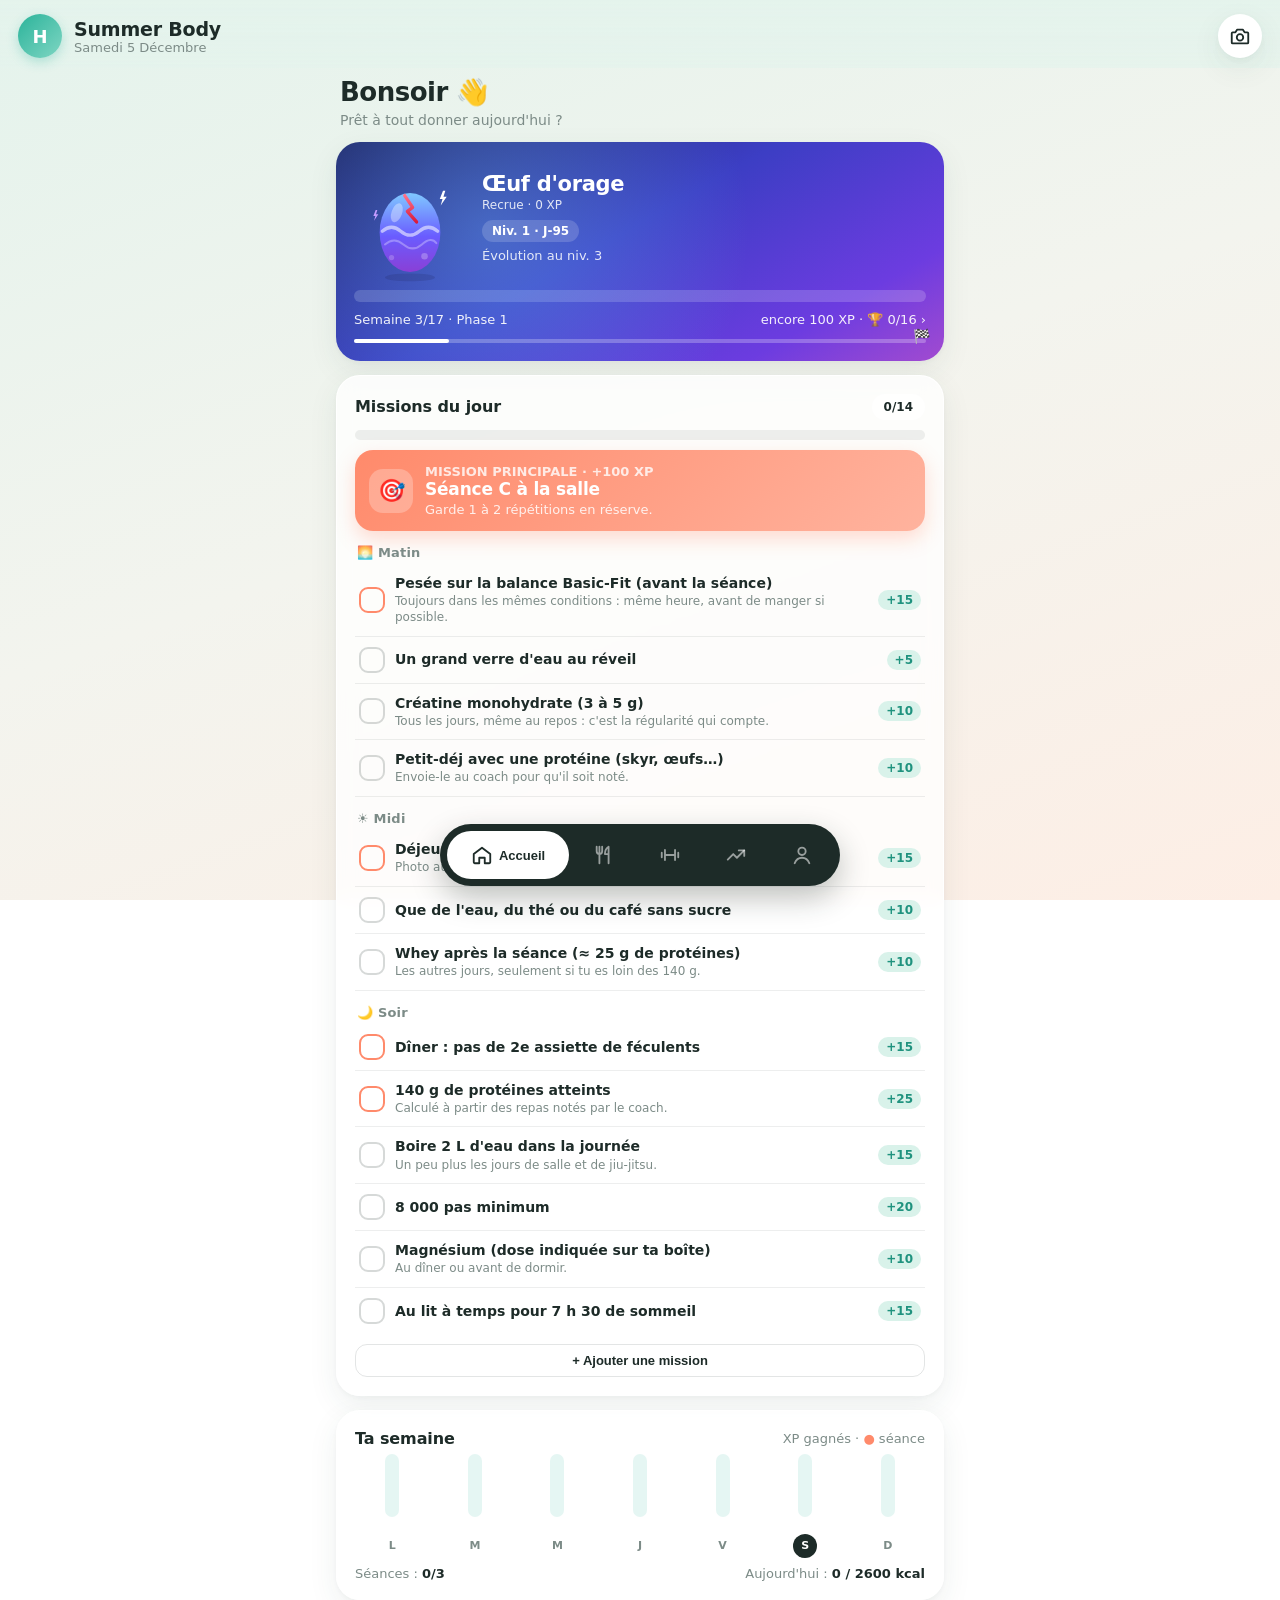
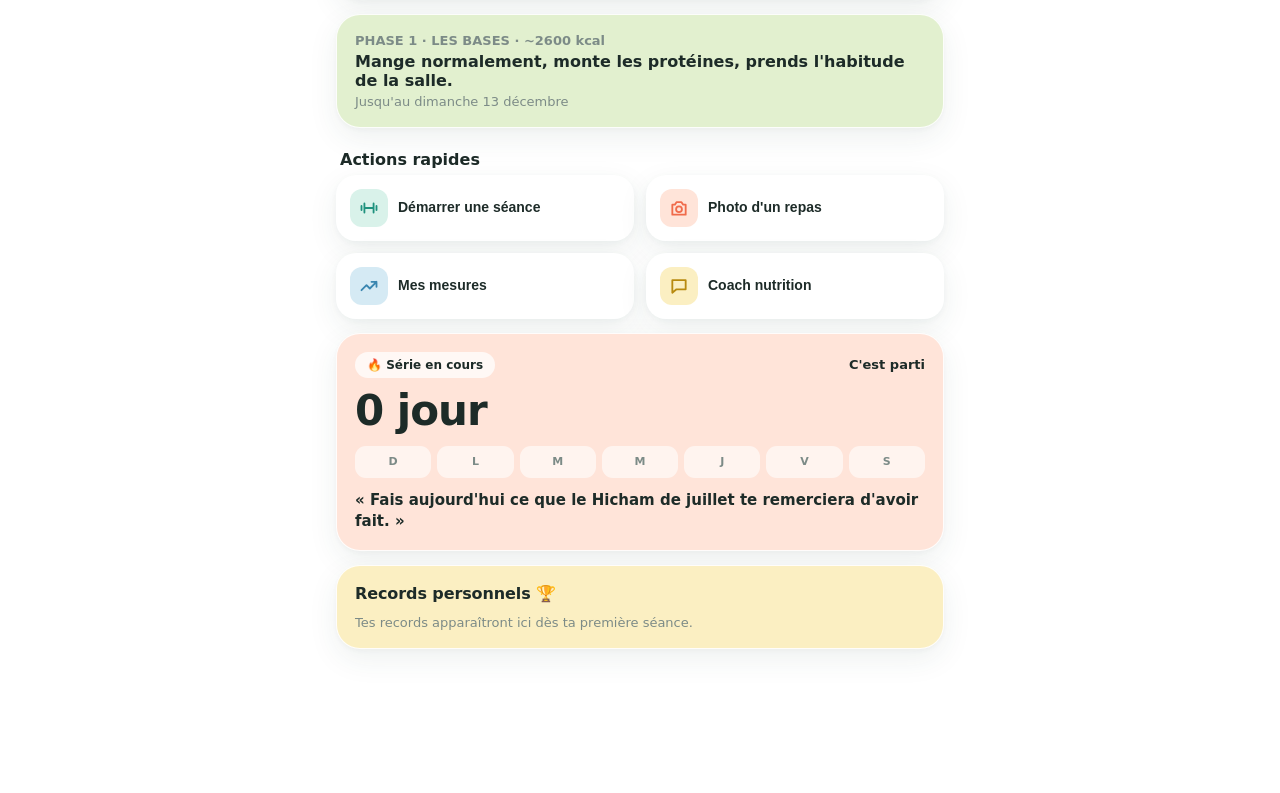
==== commit 992cfeea: "v2.5.3 : cocher une mission ne remonte plus la page" ====
--- a/app.html
+++ b/app.html
@@ -438,7 +438,7 @@
 'use strict';
 /* Summer Body — appli de suivi 100 % locale (IndexedDB). Aucune donnée ne quitte le téléphone. */
 
-const APP_VERSION = '2.5.2';
+const APP_VERSION = '2.5.3';
 
 /* ---------------- Base de données locale ---------------- */
 const DB_NAME = 'summerbody';
@@ -616,14 +616,16 @@
 /* ---------------- Navigation ---------------- */
 let currentTab = 'home';
 const VIEWS = {};
-async function go(tab) {
+async function go(tab, opts = {}) {
+  const keepY = opts.keepScroll ? window.scrollY : null;
   try { stopSpeak(); } catch { }
   currentTab = tab;
   document.querySelectorAll('#tabs button').forEach(b => b.classList.toggle('active', b.dataset.tab === tab));
   freeURLs();
   document.querySelectorAll('.fab').forEach(f => f.remove());
   await VIEWS[tab]();
-  if (!(tab === 'meals' && mealsMode === 'chat')) window.scrollTo(0, 0);
+  if (keepY != null) window.scrollTo(0, keepY);
+  else if (!(tab === 'meals' && mealsMode === 'chat')) window.scrollTo(0, 0);
 }
 document.querySelectorAll('#tabs button').forEach(b => b.onclick = () => go(b.dataset.tab));
 
@@ -1291,7 +1293,7 @@
   $('#nt-ok').onclick = async () => {
     const label = $('#nt-l').value.trim(); if (!label) return;
     const rec = await getDayRec(k); rec.custom = rec.custom || []; rec.custom.push({ id: 'c' + uid(), slot, label });
-    await setSetting('day:' + k, rec); closeSheet(); go('home');
+    await setSetting('day:' + k, rec); closeSheet(); go('home', { keepScroll: true });
   };
 }
 
@@ -1491,7 +1493,7 @@
   view().querySelectorAll('[data-rm]').forEach(b => b.onclick = async e => {
     e.stopPropagation();
     const r = await getDayRec(today); r.custom = (r.custom || []).filter(c => c.id !== b.dataset.rm); delete r.done[b.dataset.rm];
-    await setSetting('day:' + today, r); go('home');
+    await setSetting('day:' + today, r); go('home', { keepScroll: true });
   });
   view().querySelectorAll('[data-task]').forEach(el => el.onclick = async () => {
     const t = st.list.find(x => x.id === el.dataset.task); if (!t) return;
@@ -1501,7 +1503,10 @@
       go('train'); return;
     }
     if (t.id === 'main' && /Jiu-jitsu/.test(t.label) && !t.done) { jjbSheet(today); return; }
-    await toggleTask(today, t); go('home');
+    // Retour visuel immédiat, puis mise à jour sans remonter la page
+    const on = !el.classList.contains('done'); el.classList.toggle('done', on);
+    const tick = el.querySelector('.tick, .mm-ic'); if (tick) tick.textContent = on ? '✓' : (tick.classList.contains('mm-ic') ? '🎯' : '');
+    await toggleTask(today, t); go('home', { keepScroll: true });
   });
   checkLevelUp(game);
 };
